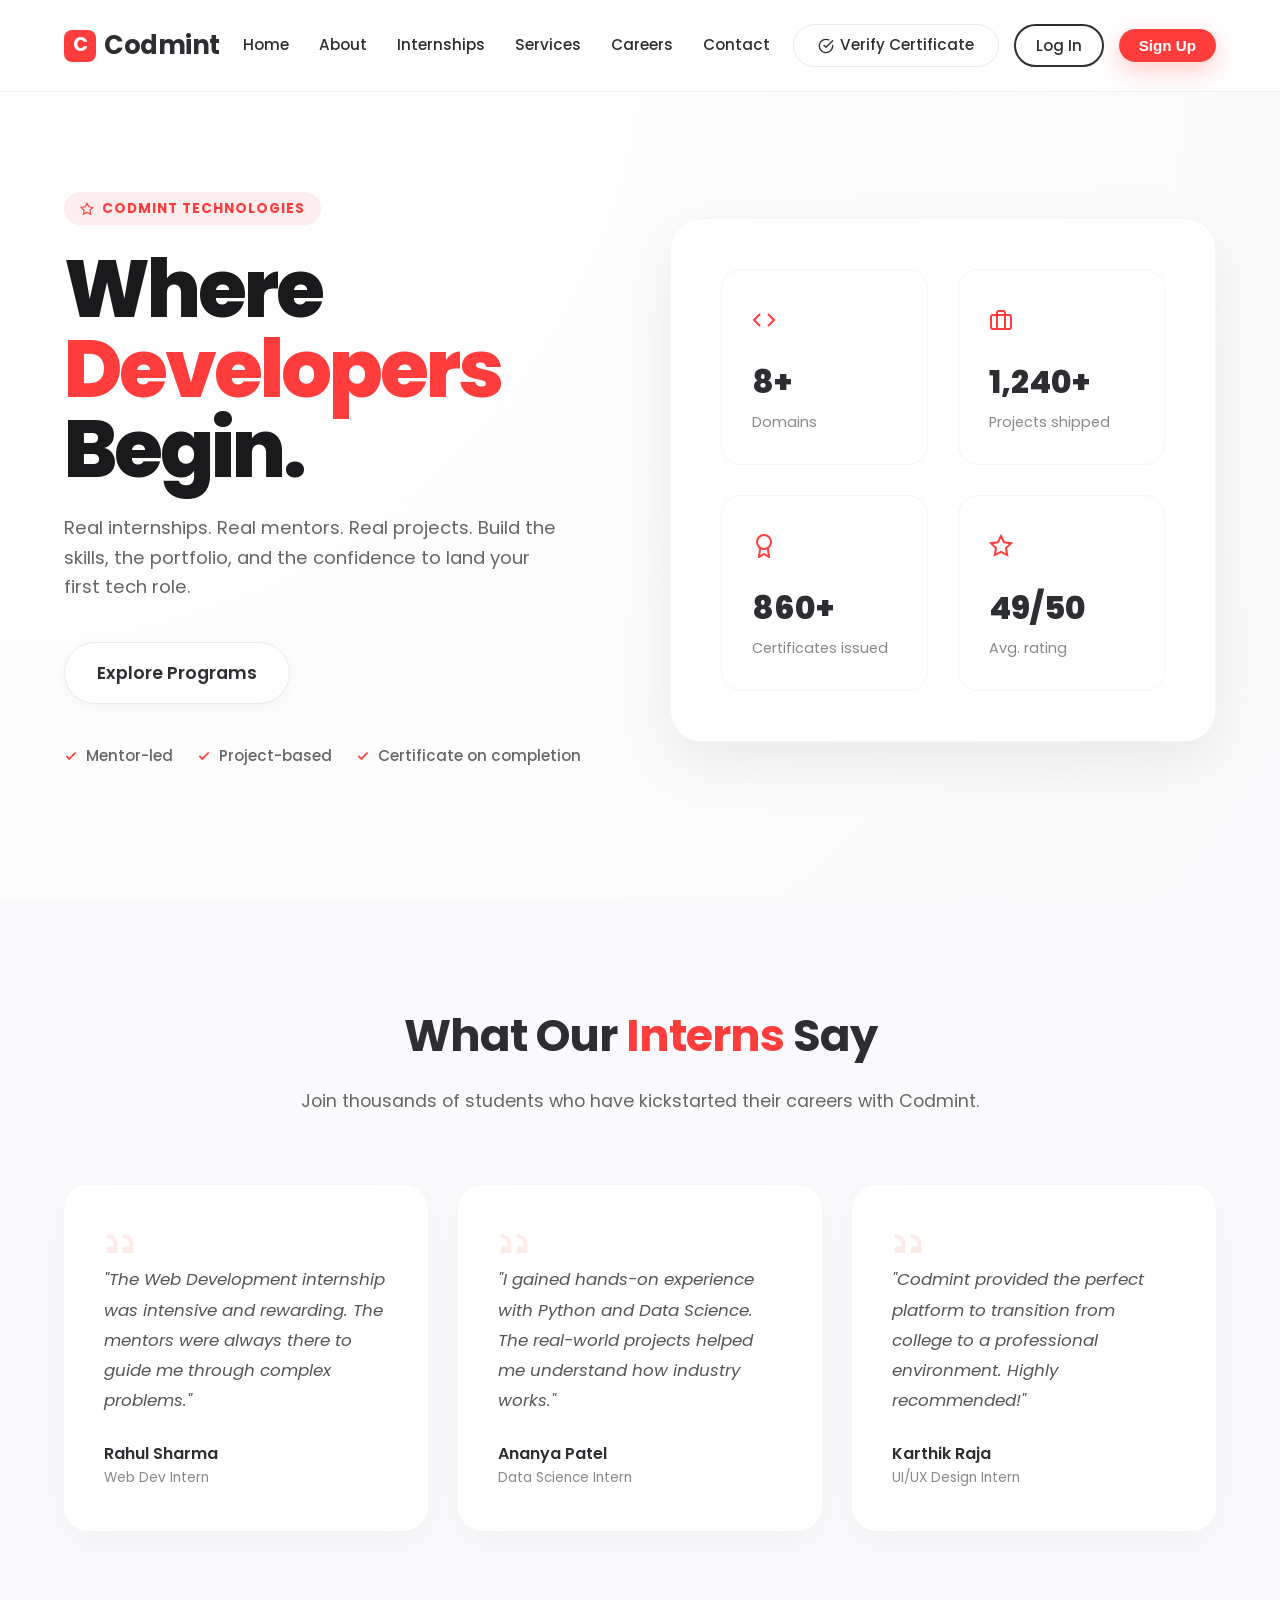
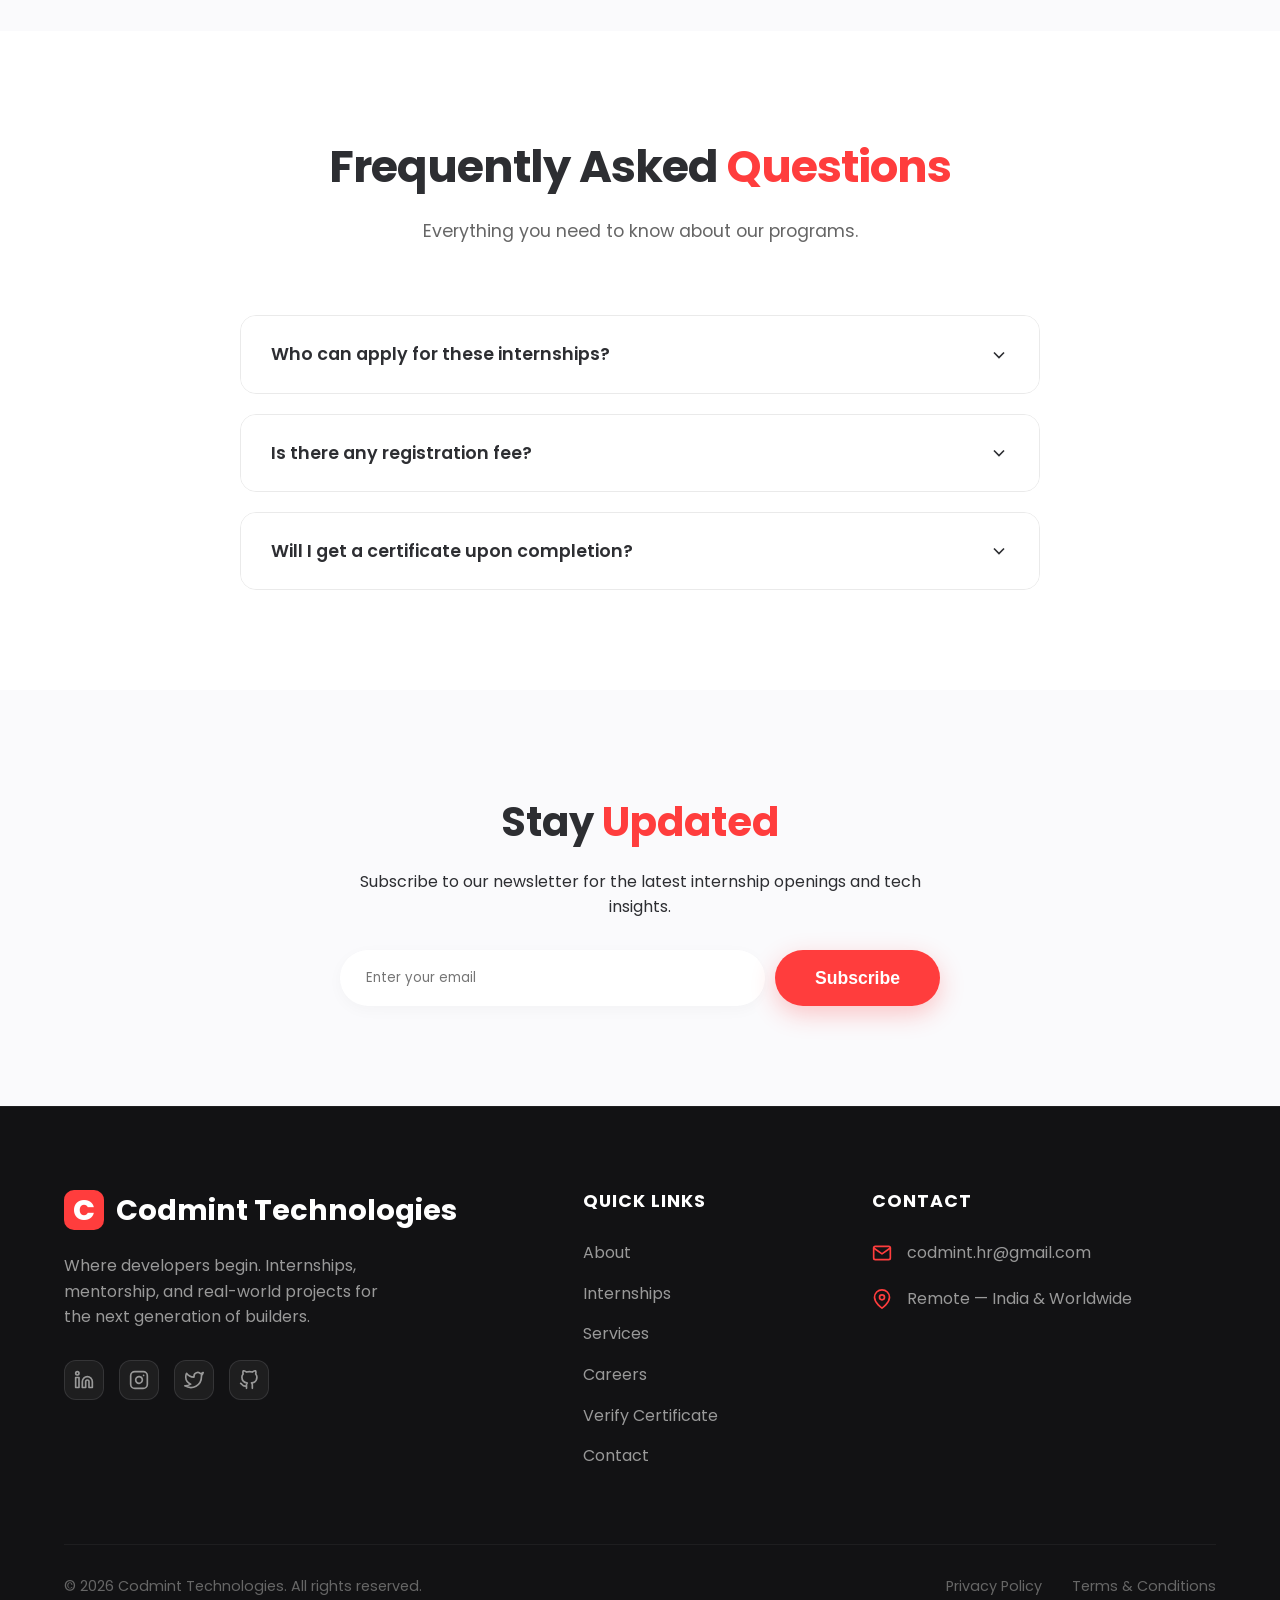
==== index.html @ 232315ce "Update contact email to codmint.hr@gmail.com across all pages" ====
<!DOCTYPE html>
<html lang="en">

<head>
    <meta charset="UTF-8">
    <meta name="viewport" content="width=device-width, initial-scale=1.0">
    <title>Codmint Technologies | Where Developers Begin</title>
    <!-- Modern Typography: Poppins -->
    <link href="https://fonts.googleapis.com/css2?family=Poppins:wght@400;500;600;700&display=swap" rel="stylesheet">
    <link rel="stylesheet" href="css/style.css">
</head>

<body>

    <!-- Glassmorphism Sticky Navigation -->
    <header id="main-header">
        <a href="#" class="logo" style="display: flex; align-items: center; gap: 8px;">
            <div style="background-color: var(--primary-red); color: white; width: 32px; height: 32px; border-radius: 8px; display: flex; align-items: center; justify-content: center; font-weight: bold; font-size: 1.2rem;">C</div>
            Codmint
        </a>
        <nav class="main-nav">
            <a href="index.html">Home</a>
            <a href="about.html">About</a>
            <a href="internships.html">Internships</a>
            <a href="services.html">Services</a>
            <a href="careers.html">Careers</a>
            <a href="contact.html">Contact</a>
        </nav>
        <div class="header-actions" style="display: flex; align-items: center; gap: 15px;">
            <a href="verify.html" class="nav-btn verify-btn" style="display: flex; align-items: center; gap: 6px; border: 1px solid #EAEAEA; background: var(--white); text-decoration: none;">
                <svg width="16" height="16" viewBox="0 0 24 24" fill="none" stroke="currentColor" stroke-width="2" stroke-linecap="round" stroke-linejoin="round"><path d="M22 11.08V12a10 10 0 1 1-5.93-9.14"></path><polyline points="22 4 12 14.01 9 11.01"></polyline></svg>
                <span class="btn-text">Verify Certificate</span>
            </a>
            <button id="login-btn" class="nav-btn" style="padding: 8px 20px; font-size: 0.95rem;">Log In</button>
            <button id="register-btn" class="cta-btn" style="padding: 8px 20px; font-size: 0.95rem;">Sign Up</button>
            <span id="user-display" style="display: none; font-weight: 600; color: var(--primary-red);"></span>
            <button id="logout-btn" class="nav-btn" style="display: none;">Log Out</button>
            <button class="mobile-menu-btn" id="mobile-menu-btn" aria-label="Toggle Menu">
                <svg width="24" height="24" viewBox="0 0 24 24" fill="none" stroke="currentColor" stroke-width="2" stroke-linecap="round" stroke-linejoin="round"><line x1="3" y1="12" x2="21" y2="12"></line><line x1="3" y1="6" x2="21" y2="6"></line><line x1="3" y1="18" x2="21" y2="18"></line></svg>
            </button>
        </div>
    </header>

    <!-- Hero Section -->
    <section class="hero">
        <div class="hero-container">
            <div class="hero-text fade-in-up">
                <div class="hero-badge">
                    <svg width="14" height="14" viewBox="0 0 24 24" fill="none" stroke="currentColor" stroke-width="2"><path d="M12 2l3.09 6.26L22 9.27l-5 4.87 1.18 6.88L12 17.77l-6.18 3.25L7 14.14 2 9.27l6.91-1.01L12 2z"></path></svg>
                    CODMINT TECHNOLOGIES
                </div>
                <h1>Where <span class="text-red">Developers</span><br>Begin.</h1>
                <p>Real internships. Real mentors. Real projects. Build the skills, the portfolio, and the confidence to land your first tech role.</p>
                <div class="hero-buttons">
                    <a href="internships.html" class="secondary-btn">Explore Programs</a>
                </div>
                <div class="hero-features">
                    <span><svg width="14" height="14" viewBox="0 0 24 24" fill="none" stroke="var(--primary-red)" stroke-width="3"><polyline points="20 6 9 17 4 12"></polyline></svg> Mentor-led</span>
                    <span><svg width="14" height="14" viewBox="0 0 24 24" fill="none" stroke="var(--primary-red)" stroke-width="3"><polyline points="20 6 9 17 4 12"></polyline></svg> Project-based</span>
                    <span><svg width="14" height="14" viewBox="0 0 24 24" fill="none" stroke="var(--primary-red)" stroke-width="3"><polyline points="20 6 9 17 4 12"></polyline></svg> Certificate on completion</span>
                </div>
            </div>
            <div class="hero-stats fade-in-up" style="animation-delay: 0.2s;">
                <div class="stats-card">
                    <div class="stat-item">
                        <div class="stat-icon text-red">
                            <svg width="24" height="24" viewBox="0 0 24 24" fill="none" stroke="currentColor" stroke-width="2"><polyline points="16 18 22 12 16 6"></polyline><polyline points="8 6 2 12 8 18"></polyline></svg>
                        </div>
                        <h3>8+</h3>
                        <p>Domains</p>
                    </div>
                    <div class="stat-item">
                        <div class="stat-icon text-red">
                            <svg width="24" height="24" viewBox="0 0 24 24" fill="none" stroke="currentColor" stroke-width="2"><rect x="2" y="7" width="20" height="14" rx="2" ry="2"></rect><path d="M16 21V5a2 2 0 0 0-2-2h-4a2 2 0 0 0-2 2v16"></path></svg>
                        </div>
                        <h3>1,240+</h3>
                        <p>Projects shipped</p>
                    </div>
                    <div class="stat-item">
                        <div class="stat-icon text-red">
                            <svg width="24" height="24" viewBox="0 0 24 24" fill="none" stroke="currentColor" stroke-width="2"><circle cx="12" cy="8" r="7"></circle><polyline points="8.21 13.89 7 23 12 20 17 23 15.79 13.88"></polyline></svg>
                        </div>
                        <h3>860+</h3>
                        <p>Certificates issued</p>
                    </div>
                    <div class="stat-item">
                        <div class="stat-icon text-red">
                            <svg width="24" height="24" viewBox="0 0 24 24" fill="none" stroke="currentColor" stroke-width="2"><polygon points="12 2 15.09 8.26 22 9.27 17 14.14 18.18 21.02 12 17.77 5.82 21.02 7 14.14 2 9.27 8.91 8.26 12 2"></polygon></svg>
                        </div>
                        <h3>49/50</h3>
                        <p>Avg. rating</p>
                    </div>
                </div>
            </div>
        </div>
    </section>





    <!-- Testimonials Section -->
    <section class="testimonials">
        <div class="container scroll-reveal">
            <div class="section-header">
                <h2>What Our <span class="text-red">Interns</span> Say</h2>
                <p>Join thousands of students who have kickstarted their careers with Codmint.</p>
            </div>
            <div class="testimonials-grid">
                <div class="testimonial-card">
                    <div class="quote-icon">
                        <svg width="32" height="32" viewBox="0 0 24 24" fill="var(--primary-red)" style="opacity: 0.1;"><path d="M14.017 21L14.017 18C14.017 16.8954 14.9124 16 16.017 16H19.017V14C19.017 11.7909 17.2261 10 15.017 10H14.017V7H15.017C18.883 7 22.017 10.134 22.017 14V21H14.017ZM2.017 21L2.017 18C2.017 16.8954 2.91243 16 4.017 16H7.017V14C7.017 11.7909 5.2261 10 3.017 10H2.017V7H3.017C6.88297 7 10.017 10.134 10.017 14V21H2.017Z"></path></svg>
                    </div>
                    <p>"The Web Development internship was intensive and rewarding. The mentors were always there to guide me through complex problems."</p>
                    <div class="testimonial-user">
                        <div class="user-info">
                            <h4>Rahul Sharma</h4>
                            <p>Web Dev Intern</p>
                        </div>
                    </div>
                </div>
                <div class="testimonial-card">
                    <div class="quote-icon">
                        <svg width="32" height="32" viewBox="0 0 24 24" fill="var(--primary-red)" style="opacity: 0.1;"><path d="M14.017 21L14.017 18C14.017 16.8954 14.9124 16 16.017 16H19.017V14C19.017 11.7909 17.2261 10 15.017 10H14.017V7H15.017C18.883 7 22.017 10.134 22.017 14V21H14.017ZM2.017 21L2.017 18C2.017 16.8954 2.91243 16 4.017 16H7.017V14C7.017 11.7909 5.2261 10 3.017 10H2.017V7H3.017C6.88297 7 10.017 10.134 10.017 14V21H2.017Z"></path></svg>
                    </div>
                    <p>"I gained hands-on experience with Python and Data Science. The real-world projects helped me understand how industry works."</p>
                    <div class="testimonial-user">
                        <div class="user-info">
                            <h4>Ananya Patel</h4>
                            <p>Data Science Intern</p>
                        </div>
                    </div>
                </div>
                <div class="testimonial-card">
                    <div class="quote-icon">
                        <svg width="32" height="32" viewBox="0 0 24 24" fill="var(--primary-red)" style="opacity: 0.1;"><path d="M14.017 21L14.017 18C14.017 16.8954 14.9124 16 16.017 16H19.017V14C19.017 11.7909 17.2261 10 15.017 10H14.017V7H15.017C18.883 7 22.017 10.134 22.017 14V21H14.017ZM2.017 21L2.017 18C2.017 16.8954 2.91243 16 4.017 16H7.017V14C7.017 11.7909 5.2261 10 3.017 10H2.017V7H3.017C6.88297 7 10.017 10.134 10.017 14V21H2.017Z"></path></svg>
                    </div>
                    <p>"Codmint provided the perfect platform to transition from college to a professional environment. Highly recommended!"</p>
                    <div class="testimonial-user">
                        <div class="user-info">
                            <h4>Karthik Raja</h4>
                            <p>UI/UX Design Intern</p>
                        </div>
                    </div>
                </div>
            </div>
        </div>
    </section>

    <!-- FAQ Section -->
    <section class="faq-section">
        <div class="container scroll-reveal">
            <div class="section-header">
                <h2>Frequently Asked <span class="text-red">Questions</span></h2>
                <p>Everything you need to know about our programs.</p>
            </div>
            <div class="faq-grid">
                <div class="faq-item">
                    <div class="faq-question">
                        <h3>Who can apply for these internships?</h3>
                        <svg width="20" height="20" viewBox="0 0 24 24" fill="none" stroke="currentColor" stroke-width="2"><polyline points="6 9 12 15 18 9"></polyline></svg>
                    </div>
                    <div class="faq-answer">
                        <p>Our internships are open to college students, fresh graduates, and anyone looking to switch their career to technology.</p>
                    </div>
                </div>
                <div class="faq-item">
                    <div class="faq-question">
                        <h3>Is there any registration fee?</h3>
                        <svg width="20" height="20" viewBox="0 0 24 24" fill="none" stroke="currentColor" stroke-width="2"><polyline points="6 9 12 15 18 9"></polyline></svg>
                    </div>
                    <div class="faq-answer">
                        <p>Some of our specialized training programs may have a nominal fee, while others are merit-based and free. Check the specific program details for more info.</p>
                    </div>
                </div>
                <div class="faq-item">
                    <div class="faq-question">
                        <h3>Will I get a certificate upon completion?</h3>
                        <svg width="20" height="20" viewBox="0 0 24 24" fill="none" stroke="currentColor" stroke-width="2"><polyline points="6 9 12 15 18 9"></polyline></svg>
                    </div>
                    <div class="faq-answer">
                        <p>Yes, all successful interns receive a verified certificate that can be showcased on LinkedIn and added to your resume.</p>
                    </div>
                </div>
            </div>
        </div>
    </section>

    <!-- Newsletter Section -->
    <section class="newsletter-section">
        <div class="newsletter-content scroll-reveal">
            <h2>Stay <span class="text-red">Updated</span></h2>
            <p>Subscribe to our newsletter for the latest internship openings and tech insights.</p>
            <form class="newsletter-form" id="newsletter-form">
                <input type="email" placeholder="Enter your email" required>
                <button type="submit" class="cta-btn">Subscribe</button>
            </form>
        </div>
    </section>

    <footer id="contact">
        <div class="footer-container">
            <div class="footer-brand">
                <h3><div class="logo-icon">C</div> Codmint Technologies</h3>
                <p>Where developers begin. Internships, mentorship, and real-world projects for the next generation of builders.</p>
                <div class="social-links">
                    <a href="#" class="social-icon" aria-label="LinkedIn">
                        <svg width="20" height="20" viewBox="0 0 24 24" fill="none" stroke="currentColor" stroke-width="2" stroke-linecap="round" stroke-linejoin="round"><path d="M16 8a6 6 0 0 1 6 6v7h-4v-7a2 2 0 0 0-2-2 2 2 0 0 0-2 2v7h-4v-7a6 6 0 0 1 6-6z"></path><rect x="2" y="9" width="4" height="12"></rect><circle cx="4" cy="4" r="2"></circle></svg>
                    </a>
                    <a href="#" class="social-icon" aria-label="Instagram">
                        <svg width="20" height="20" viewBox="0 0 24 24" fill="none" stroke="currentColor" stroke-width="2" stroke-linecap="round" stroke-linejoin="round"><rect x="2" y="2" width="20" height="20" rx="5" ry="5"></rect><path d="M16 11.37A4 4 0 1 1 12.63 8 4 4 0 0 1 16 11.37z"></path><line x1="17.5" y1="6.5" x2="17.51" y2="6.5"></line></svg>
                    </a>
                    <a href="#" class="social-icon" aria-label="Twitter">
                        <svg width="20" height="20" viewBox="0 0 24 24" fill="none" stroke="currentColor" stroke-width="2" stroke-linecap="round" stroke-linejoin="round"><path d="M23 3a10.9 10.9 0 0 1-3.14 1.53 4.48 4.48 0 0 0-7.86 3v1A10.66 10.66 0 0 1 3 4s-4 9 5 13a11.64 11.64 0 0 1-7 2c9 5 20 0 20-11.5a4.5 4.5 0 0 0-.08-.83A7.72 7.72 0 0 0 23 3z"></path></svg>
                    </a>
                    <a href="#" class="social-icon" aria-label="GitHub">
                        <svg width="20" height="20" viewBox="0 0 24 24" fill="none" stroke="currentColor" stroke-width="2" stroke-linecap="round" stroke-linejoin="round"><path d="M9 19c-5 1.5-5-2.5-7-3m14 6v-3.87a3.37 3.37 0 0 0-.94-2.61c3.14-.35 6.44-1.54 6.44-7A5.44 5.44 0 0 0 20 4.77 5.07 5.07 0 0 0 19.91 1S18.73.65 16 2.48a13.38 13.38 0 0 0-7 0C6.27.65 5.09 1 5.09 1A5.07 5.07 0 0 0 5 4.77a5.44 5.44 0 0 0-1.5 3.78c0 5.42 3.3 6.61 6.44 7A3.37 3.37 0 0 0 9 18.13V22"></path></svg>
                    </a>
                </div>
            </div>
            <div class="footer-links">
                <h4>Quick Links</h4>
                <ul>
                    <li><a href="about.html">About</a></li>
                    <li><a href="internships.html">Internships</a></li>
                    <li><a href="services.html">Services</a></li>
                    <li><a href="careers.html">Careers</a></li>
                    <li><a href="verify.html">Verify Certificate</a></li>
                    <li><a href="contact.html">Contact</a></li>
                </ul>
            </div>
            <div class="footer-contact">
                <h4>Contact</h4>
                <div class="contact-item">
                    <svg width="20" height="20" viewBox="0 0 24 24" fill="none" stroke="currentColor" stroke-width="2" stroke-linecap="round" stroke-linejoin="round"><path d="M4 4h16c1.1 0 2 .9 2 2v12c0 1.1-.9 2-2 2H4c-1.1 0-2-.9-2-2V6c0-1.1.9-2 2-2z"></path><polyline points="22,6 12,13 2,6"></polyline></svg>
                    <p>codmint.hr@gmail.com</p>
                </div>
                <div class="contact-item">
                    <svg width="20" height="20" viewBox="0 0 24 24" fill="none" stroke="currentColor" stroke-width="2" stroke-linecap="round" stroke-linejoin="round"><path d="M21 10c0 7-9 13-9 13s-9-6-9-13a9 9 0 0 1 18 0z"></path><circle cx="12" cy="10" r="3"></circle></svg>
                    <p>Remote — India & Worldwide</p>
                </div>
            </div>
        </div>
        <div class="footer-bottom">
            <p>&copy; 2026 Codmint Technologies. All rights reserved.</p>
            <div class="footer-legal">
                <a href="#">Privacy Policy</a>
                <a href="#">Terms & Conditions</a>
            </div>
        </div>
    </footer>

    <!-- Professional Login Modal -->
    <div id="login-modal" class="modal">
        <div class="modal-content">
            <span class="close-btn" id="login-close">&times;</span>
            <h2>Welcome Back</h2>
            <p>Log in to access your dashboard</p>
            <form id="login-form" class="login-form" autocomplete="off">
                <div class="input-group">
                    <label for="email">Email Address</label>
                    <input type="email" id="email" placeholder="name@example.com" required autocomplete="off">
                </div>
                <div class="input-group">
                    <label for="password">Password</label>
                    <input type="password" id="password" placeholder="••••••••" required autocomplete="new-password">
                </div>
                <div class="form-options">
                    <label><input type="checkbox" id="remember-me"> Remember me</label>
                    <a href="#" class="forgot-pwd">Forgot Password?</a>
                </div>
                <p id="login-error" style="color: red; font-size: 0.85rem; margin-bottom: 10px; display: none;">Invalid email or password.</p>
                <button type="submit" class="cta-btn login-submit">Log In</button>
            </form>
            <p class="signup-link">Don't have an account? <a href="#" id="switch-to-register">Sign up</a></p>
        </div>
    </div>

    <!-- Professional Register Modal -->
    <div id="register-modal" class="modal">
        <div class="modal-content">
            <span class="close-btn" id="register-close">&times;</span>
            <h2>Create Account</h2>
            <p>Join Codmint Technologies today</p>
            <form id="register-form" class="login-form" autocomplete="off">
                <div class="input-group">
                    <label for="reg-name">Full Name</label>
                    <input type="text" id="reg-name" placeholder="John Doe" required minlength="3" autocomplete="off">
                </div>
                <div class="input-group">
                    <label for="reg-email">Email Address</label>
                    <input type="email" id="reg-email" placeholder="name@example.com" required autocomplete="off">
                </div>
                <div class="input-group">
                    <label for="reg-password">Password</label>
                    <input type="password" id="reg-password" placeholder="••••••••" required minlength="6"
                        autocomplete="new-password">
                </div>
                <div class="input-group">
                    <label for="reg-confirm">Confirm Password</label>
                    <input type="password" id="reg-confirm" placeholder="••••••••" required minlength="6"
                        autocomplete="new-password">
                </div>
                <p id="reg-error" style="color: red; font-size: 0.85rem; margin-bottom: 10px; display: none;">Passwords
                    do not match.</p>
                <button type="submit" class="cta-btn login-submit">Create Account</button>
            </form>
            <p class="signup-link">Already have an account? <a href="#" id="switch-to-login">Log In</a></p>
        </div>
    </div>

    <!-- Professional Apply Modal -->
    <div id="apply-modal" class="modal">
        <div class="modal-content" style="max-height: 90vh; overflow-y: auto;">
            <span class="close-btn" id="apply-close">&times;</span>
            <h2>Apply for Internship</h2>
            <p>Take the first step towards your tech career.</p>
            <form id="apply-form" class="login-form" autocomplete="off">
                <div class="input-group">
                    <label for="apply-domain">Selected Domain</label>
                    <input type="text" id="apply-domain" readonly
                        style="background-color: #f5f5f5; color: #888; cursor: not-allowed;">
                </div>
                <div class="input-group">
                    <label for="apply-name">Full Name</label>
                    <input type="text" id="apply-name" placeholder="John Doe" required autocomplete="off">
                </div>
                <div class="input-group">
                    <label for="apply-email">Email Address</label>
                    <input type="email" id="apply-email" placeholder="name@example.com" required autocomplete="off">
                </div>
                <div class="input-group">
                    <label for="apply-phone">Phone Number</label>
                    <input type="tel" id="apply-phone" placeholder="9876543210" required autocomplete="off"
                        maxlength="10" minlength="10" pattern="[0-9]{10}"
                        oninput="this.value = this.value.replace(/[^0-9]/g, '')">
                </div>
                <p id="apply-phone-error" style="color: red; font-size: 0.85rem; margin-bottom: 10px; display: none;">
                    Please enter a valid 10-digit phone number.</p>
                <div class="input-group">
                    <label for="apply-resume">Resume/CV Link (Google Drive, Dropbox, etc.)</label>
                    <input type="url" id="apply-resume" placeholder="https://..." required autocomplete="off">
                </div>
                <div class="input-group">
                    <label for="apply-cover">Cover Letter (Optional)</label>
                    <textarea id="apply-cover" rows="3" placeholder="Why are you a good fit for this role?"
                        style="width: 100%; padding: 14px 20px; border: 2px solid #EAEAEA; border-radius: 12px; font-family: inherit; font-size: 1rem; resize: vertical; outline: none; transition: var(--transition-smooth);"></textarea>
                </div>
                <button type="submit" class="cta-btn login-submit" style="margin-top: 10px;">Submit Application</button>
            </form>
        </div>
    </div>

    <button id="back-to-top" class="back-to-top" aria-label="Back to Top">
        <svg width="24" height="24" viewBox="0 0 24 24" fill="none" stroke="currentColor" stroke-width="2" stroke-linecap="round" stroke-linejoin="round"><polyline points="18 15 12 9 6 15"></polyline></svg>
    </button>

    <script src="js/main.js"></script>
</body>

</html>
---- css/style.css ----
:root {
    /* Refined Color Palette */
    --primary-red: #FF3D3D;
    --primary-dark: #1A1A1C;
    --dark-grey: #2D2E32;
    --medium-grey: #6B6C72;
    --light-grey: #F5F5F7;
    --white: #FFFFFF;
    --bg-light: #FAFAFC;

    /* Anti-gravity shadows */
    --shadow-soft: 0 10px 40px rgba(0, 0, 0, 0.04);
    --shadow-medium: 0 20px 60px rgba(0, 0, 0, 0.08);
    --shadow-hover: 0 30px 80px rgba(0, 0, 0, 0.12);

    /* Premium Transitions */
    --transition-smooth: all 0.5s cubic-bezier(0.16, 1, 0.3, 1);
    --transition-fast: all 0.3s cubic-bezier(0.4, 0, 0.2, 1);
    --transition-bounce: all 0.6s cubic-bezier(0.34, 1.56, 0.64, 1);
}

/* --- Professional Animations --- */
@keyframes fadeInUp {
    from {
        opacity: 0;
        transform: translateY(30px);
    }
    to {
        opacity: 1;
        transform: translateY(0);
    }
}

@keyframes slideInLeft {
    from {
        opacity: 0;
        transform: translateX(-30px);
    }
    to {
        opacity: 1;
        transform: translateX(0);
    }
}

@keyframes scaleIn {
    from {
        opacity: 0;
        transform: scale(0.9);
    }
    to {
        opacity: 1;
        transform: scale(1);
    }
}

@keyframes float {
    0% { transform: translateY(0px); }
    50% { transform: translateY(-10px); }
    100% { transform: translateY(0px); }
}

.fade-in-up {
    animation: fadeInUp 0.8s var(--transition-smooth) both;
}

.slide-in-left {
    animation: slideInLeft 0.8s var(--transition-smooth) both;
}

.scale-in {
    animation: scaleIn 0.8s var(--transition-smooth) both;
}

/* Scroll Reveal States */
.scroll-reveal {
    opacity: 0;
    transform: translateY(30px);
    transition: opacity 0.8s ease-out, transform 0.8s cubic-bezier(0.16, 1, 0.3, 1);
}

.scroll-reveal.visible {
    opacity: 1;
    transform: translateY(0);
}

/* Staggered reveal for grid items */
.card-grid .scroll-reveal:nth-child(1) { transition-delay: 0.1s; }
.card-grid .scroll-reveal:nth-child(2) { transition-delay: 0.2s; }
.card-grid .scroll-reveal:nth-child(3) { transition-delay: 0.3s; }
.card-grid .scroll-reveal:nth-child(4) { transition-delay: 0.4s; }
.card-grid .scroll-reveal:nth-child(5) { transition-delay: 0.5s; }
.card-grid .scroll-reveal:nth-child(6) { transition-delay: 0.6s; }

* {
    margin: 0;
    padding: 0;
    box-sizing: border-box;
}

html {
    scroll-behavior: smooth;
}

body {
    font-family: 'Poppins', sans-serif;
    background-color: var(--bg-light);
    color: var(--dark-grey);
    line-height: 1.6;
    overflow-x: hidden;
}

/* --- 1. Glassmorphism Sticky Navigation --- */
header {
    position: fixed;
    top: 0;
    width: 100%;
    padding: 24px 5%;
    background: rgba(255, 255, 255, 0.8);
    backdrop-filter: blur(20px) saturate(180%);
    -webkit-backdrop-filter: blur(20px) saturate(180%);
    display: flex;
    justify-content: space-between;
    align-items: center;
    z-index: 1000;
    border-bottom: 1px solid rgba(0, 0, 0, 0.05);
    transition: var(--transition-smooth);
}

header.scrolled {
    padding: 16px 5%;
    background: rgba(255, 255, 255, 0.95);
    box-shadow: 0 4px 30px rgba(0, 0, 0, 0.03);
}

.logo {
    font-size: 1.6rem;
    font-weight: 700;
    color: var(--dark-grey);
    text-decoration: none;
    letter-spacing: -0.5px;
}

.logo span {
    color: var(--primary-red);
}

nav.main-nav {
    display: flex;
    align-items: center;
    gap: 30px;
}

nav.main-nav a {
    text-decoration: none;
    color: var(--dark-grey);
    font-weight: 500;
    font-size: 0.95rem;
    transition: var(--transition-smooth);
}

nav.main-nav a:hover {
    color: var(--primary-red);
}

.nav-btn {
    background-color: transparent;
    border: 2px solid var(--dark-grey);
    padding: 8px 24px;
    border-radius: 50px;
    cursor: pointer;
    font-family: inherit;
    font-size: 0.95rem;
    font-weight: 500;
    color: var(--dark-grey);
    transition: var(--transition-smooth);
}

.nav-btn:hover {
    background-color: var(--dark-grey);
    color: var(--white);
}

.mobile-menu-btn {
    display: none;
    background: none;
    border: none;
    color: var(--dark-grey);
    cursor: pointer;
    padding: 5px;
}

/* --- Mobile Nav --- */
@media (max-width: 992px) {
    header {
        padding: 15px 5%;
    }

    .mobile-menu-btn {
        display: block;
    }

    nav.main-nav {
        position: fixed;
        top: 0;
        right: -100%;
        width: 80%;
        max-width: 300px;
        height: 100vh;
        background: var(--white);
        flex-direction: column;
        justify-content: center;
        gap: 30px;
        box-shadow: -10px 0 30px rgba(0, 0, 0, 0.05);
        transition: 0.5s cubic-bezier(0.16, 1, 0.3, 1);
        z-index: 1001;
    }

    nav.main-nav.active {
        right: 0;
    }

    .btn-text {
        display: none;
    }

    .verify-btn {
        padding: 8px !important;
    }
}

/* --- 2. Hero Section --- */
.hero {
    min-height: 100vh;
    display: flex;
    align-items: center;
    padding: 120px 5% 60px;
    background: radial-gradient(circle at top left, #ffffff, var(--bg-light));
}

.hero-container {
    max-width: 1200px;
    margin: 0 auto;
    display: grid;
    grid-template-columns: 1fr 1fr;
    gap: 60px;
    align-items: center;
}

.hero-text {
    text-align: left;
}

.hero-badge {
    display: inline-flex;
    align-items: center;
    gap: 8px;
    background-color: rgba(255, 44, 44, 0.08);
    color: var(--primary-red);
    padding: 6px 16px;
    border-radius: 50px;
    font-size: 0.85rem;
    font-weight: 700;
    letter-spacing: 1px;
    margin-bottom: 24px;
}

.hero h1 {
    font-size: 5rem;
    font-weight: 800;
    margin-bottom: 24px;
    letter-spacing: -3px;
    color: var(--primary-dark);
    line-height: 1;
}

.text-red {
    color: var(--primary-red);
}

.hero p {
    font-size: 1.15rem;
    color: #666;
    margin-bottom: 40px;
    max-width: 500px;
    line-height: 1.6;
}

.hero-buttons {
    display: flex;
    gap: 16px;
    margin-bottom: 40px;
}

.secondary-btn {
    display: inline-flex;
    align-items: center;
    justify-content: center;
    padding: 16px 32px;
    background-color: var(--white);
    color: var(--dark-grey);
    border: 1px solid #EAEAEA;
    border-radius: 50px;
    font-size: 1.1rem;
    font-weight: 600;
    cursor: pointer;
    transition: var(--transition-smooth);
    text-decoration: none;
    box-shadow: 0 4px 15px rgba(0, 0, 0, 0.03);
}

.secondary-btn:hover {
    border-color: #ccc;
    box-shadow: 0 8px 25px rgba(0, 0, 0, 0.08);
}

.hero-features {
    display: flex;
    gap: 24px;
    flex-wrap: wrap;
    font-size: 0.95rem;
    color: #666;
    font-weight: 500;
}

.hero-features span {
    display: flex;
    align-items: center;
    gap: 8px;
}

.stats-card {
    background: var(--white);
    padding: 50px;
    border-radius: 32px;
    box-shadow: var(--shadow-medium);
    display: grid;
    grid-template-columns: 1fr 1fr;
    gap: 30px;
    border: 1px solid rgba(0, 0, 0, 0.03);
}

.stat-item {
    padding: 30px;
    border: 1px solid var(--light-grey);
    border-radius: 20px;
    transition: var(--transition-smooth);
    background: var(--white);
}

.stat-item:hover {
    transform: translateY(-8px);
    box-shadow: var(--shadow-soft);
    border-color: rgba(255, 61, 61, 0.1);
}

.stat-icon {
    width: 40px;
    height: 40px;
    margin-bottom: 16px;
    display: flex;
    align-items: center;
}

.stat-item h3 {
    font-size: 2rem;
    font-weight: 800;
    color: var(--dark-grey);
    margin-bottom: 4px;
}

.stat-item p {
    font-size: 0.9rem;
    color: #888;
    margin: 0;
}

.cta-btn {
    display: inline-block;
    padding: 16px 40px;
    background-color: var(--primary-red);
    color: var(--white);
    border: none;
    border-radius: 50px;
    font-size: 1.1rem;
    font-weight: 600;
    cursor: pointer;
    transition: var(--transition-smooth);
    text-decoration: none;
    box-shadow: 0 8px 25px rgba(255, 44, 44, 0.25);
}

.cta-btn:hover {
    transform: translateY(-4px);
    /* Slight lift */
    box-shadow: 0 12px 30px rgba(255, 44, 44, 0.35);
    background-color: #E62525;
}

/* --- 3. Featured Domains (Floating Cards) --- */
.domains-section {
    padding: 120px 5%;
    max-width: 1200px;
    margin: 0 auto;
}

.section-header {
    text-align: center;
    margin-bottom: 70px;
}

.section-header h2 {
    font-size: 2.8rem;
    font-weight: 700;
    margin-bottom: 15px;
    color: var(--dark-grey);
    letter-spacing: -1px;
}

.section-header p {
    color: #666;
    font-size: 1.1rem;
}

.card-grid {
    display: grid;
    grid-template-columns: repeat(auto-fit, minmax(320px, 1fr));
    gap: 40px;
}

/* The Anti-Gravity Card */
.card {
    background: var(--white);
    padding: 40px;
    border-radius: 32px;
    box-shadow: var(--shadow-soft);
    transition: var(--transition-smooth);
    position: relative;
    overflow: hidden;
    z-index: 1;
    border: 1px solid rgba(0, 0, 0, 0.02);
    display: flex;
    flex-direction: column;
}

.card .cta-btn.apply-btn {
    margin-top: auto;
    padding: 12px 24px;
    font-size: 0.95rem;
    width: 100%;
    transition: var(--transition-bounce);
}

.card:hover {
    transform: translateY(-10px) scale(1.02);
    box-shadow: var(--shadow-hover);
    border-color: rgba(255, 61, 61, 0.1);
}

.card:hover .card-icon {
    animation: float 2s ease-in-out infinite;
}

.card::before {
    content: '';
    position: absolute;
    top: 0;
    left: 0;
    width: 100%;
    height: 4px;
    background: var(--primary-red);
    transform: scaleX(0);
    transform-origin: left;
    transition: var(--transition-smooth);
    z-index: -1;
}

.card:hover::before {
    transform: scaleX(1);
}

/* The core Y-axis offset hover */
.card:hover {
    transform: translateY(-8px);
    box-shadow: var(--shadow-hover);
}

.card-icon {
    width: 56px;
    height: 56px;
    background: rgba(255, 44, 44, 0.08);
    color: var(--primary-red);
    border-radius: 16px;
    display: flex;
    align-items: center;
    justify-content: center;
    font-size: 1.6rem;
    margin-bottom: 24px;
    transition: var(--transition-smooth);
}

.card:hover .card-icon {
    background: var(--primary-red);
    color: var(--white);
    transform: scale(1.05);
}

.card h3 {
    font-size: 1.4rem;
    font-weight: 600;
    margin-bottom: 15px;
    color: var(--dark-grey);
}

.card p {
    color: #666;
    font-size: 0.95rem;
    line-height: 1.7;
}

/* --- 4. Verify Section (Modern Card) --- */
.verify-section {
    padding: 120px 5%;
    background: radial-gradient(circle at bottom right, rgba(255, 44, 44, 0.03), transparent);
    position: relative;
}

.verify-card {
    max-width: 800px;
    margin: 0 auto;
    background: var(--white);
    padding: 80px 50px;
    border-radius: 40px;
    box-shadow: var(--shadow-soft);
    text-align: center;
    border: 1px solid rgba(0, 0, 0, 0.03);
    transition: var(--transition-smooth);
    position: relative;
    z-index: 1;
}

.verify-card:hover {
    transform: translateY(-10px) scale(1.01);
    box-shadow: var(--shadow-hover);
}

.verify-icon {
    width: 90px;
    height: 90px;
    background: rgba(255, 44, 44, 0.08);
    color: var(--primary-red);
    border-radius: 30px;
    display: flex;
    align-items: center;
    justify-content: center;
    margin: 0 auto 30px;
    transition: var(--transition-smooth);
}

.verify-card:hover .verify-icon {
    background: var(--primary-red);
    color: var(--white);
    transform: rotate(10deg);
}

.verify-card h2 {
    font-size: 2.8rem;
    font-weight: 700;
    margin-bottom: 15px;
    letter-spacing: -1px;
}

.verify-card p {
    color: #666;
    margin-bottom: 40px;
    font-size: 1.1rem;
    max-width: 500px;
    margin-left: auto;
    margin-right: auto;
}

.verify-form {
    display: flex;
    gap: 15px;
    background: #FAFAFC;
    padding: 10px;
    border-radius: 60px;
    border: 1px solid #EAEAEA;
    transition: var(--transition-smooth);
    max-width: 600px;
    margin: 0 auto;
}

.verify-form:focus-within {
    border-color: rgba(255, 44, 44, 0.4);
    box-shadow: 0 10px 30px rgba(255, 44, 44, 0.08);
    background: var(--white);
}

.verify-input-wrapper {
    flex: 1;
    display: flex;
    align-items: center;
    padding-left: 20px;
    gap: 12px;
}

.verify-input-wrapper .input-icon {
    color: #AAA;
    transition: var(--transition-smooth);
}

.verify-form:focus-within .input-icon {
    color: var(--primary-red);
}

.verify-form input {
    border: none;
    background: transparent;
    padding: 15px 0;
    font-size: 1.05rem;
    font-family: inherit;
    width: 100%;
    outline: none;
}

.verify-submit-btn {
    display: flex;
    align-items: center;
    gap: 10px;
    padding: 15px 35px;
    border-radius: 50px;
    white-space: nowrap;
}

.verify-feedback {
    margin-top: 25px;
    font-weight: 500;
    min-height: 24px;
    transition: var(--transition-smooth);
}

/* Responsive adjustments for verify section */
@media (max-width: 768px) {
    .verify-card {
        padding: 50px 30px;
        border-radius: 30px;
    }

    .verify-card h2 {
        font-size: 2rem;
    }

    .verify-form {
        flex-direction: column;
        background: transparent;
        border: none;
        padding: 0;
        gap: 20px;
    }

    .verify-input-wrapper {
        background: #FAFAFC;
        border: 1px solid #EAEAEA;
        border-radius: 50px;
        padding: 5px 20px;
    }

    .verify-submit-btn {
        width: 100%;
        justify-content: center;
    }
}

/* --- Footer --- */
footer {
    background-color: #121214;
    color: #EAEAEA;
    padding: 80px 5% 30px;
    font-family: inherit;
    border-top: 1px solid rgba(255, 255, 255, 0.05);
}

.footer-container {
    max-width: 1200px;
    margin: 0 auto;
    display: grid;
    grid-template-columns: 2fr 1fr 1.5fr;
    gap: 60px;
    margin-bottom: 60px;
}

.footer-brand h3 {
    font-size: 1.8rem;
    color: var(--white);
    margin-bottom: 20px;
    display: flex;
    align-items: center;
    gap: 12px;
}

.footer-brand .logo-icon {
    background: var(--primary-red);
    color: var(--white);
    width: 40px;
    height: 40px;
    border-radius: 10px;
    display: flex;
    align-items: center;
    justify-content: center;
    font-weight: 800;
}

.footer-brand p {
    color: #999;
    line-height: 1.6;
    margin-bottom: 30px;
    max-width: 320px;
}

.social-links {
    display: flex;
    gap: 15px;
}

.social-icon {
    width: 40px;
    height: 40px;
    background: rgba(255, 255, 255, 0.05);
    border: 1px solid rgba(255, 255, 255, 0.1);
    border-radius: 12px;
    display: flex;
    align-items: center;
    justify-content: center;
    color: #999;
    text-decoration: none;
    transition: var(--transition-smooth);
}

.social-icon:hover {
    background: var(--primary-red);
    color: var(--white);
    border-color: var(--primary-red);
    transform: translateY(-5px);
}

.footer-links h4, .footer-contact h4 {
    color: var(--white);
    font-size: 1.1rem;
    font-weight: 700;
    margin-bottom: 25px;
    text-transform: uppercase;
    letter-spacing: 1px;
}

.footer-links ul {
    list-style: none;
    padding: 0;
}

.footer-links li {
    margin-bottom: 15px;
}

.footer-links a {
    color: #999;
    text-decoration: none;
    transition: var(--transition-smooth);
}

.footer-links a:hover {
    color: var(--primary-red);
    padding-left: 5px;
}

.footer-contact .contact-item {
    display: flex;
    align-items: flex-start;
    gap: 15px;
    margin-bottom: 20px;
    color: #999;
}

.footer-contact .contact-item svg {
    color: var(--primary-red);
    margin-top: 3px;
}

.footer-bottom {
    max-width: 1200px;
    margin: 0 auto;
    padding-top: 30px;
    border-top: 1px solid rgba(255, 255, 255, 0.05);
    display: flex;
    justify-content: space-between;
    align-items: center;
    color: #666;
    font-size: 0.9rem;
}

.footer-legal {
    display: flex;
    gap: 30px;
}

.footer-legal a {
    color: #666;
    text-decoration: none;
    transition: var(--transition-smooth);
}

.footer-legal a:hover {
    color: var(--white);
}

@media (max-width: 992px) {
    .footer-container {
        grid-template-columns: 1fr 1fr;
    }
}

@media (max-width: 768px) {
    .footer-container {
        grid-template-columns: 1fr;
        gap: 40px;
    }
    
    .footer-bottom {
        flex-direction: column;
        gap: 20px;
        text-align: center;
    }
}

/* --- Animations (Scroll Reveal & Fade In Up) --- */
.fade-in-up {
    opacity: 0;
    transform: translateY(20px);
    animation: fadeInUpAnim 0.8s ease-out forwards;
}

@keyframes fadeInUpAnim {
    to {
        opacity: 1;
        transform: translateY(0);
    }
}

/* Classes for Intersection Observer to trigger */
.scroll-reveal {
    opacity: 0;
    transform: translateY(30px);
    transition: all 0.8s cubic-bezier(0.16, 1, 0.3, 1);
}

.scroll-reveal.visible {
    opacity: 1;
    transform: translateY(0);
}

/* --- 5. Login Modal --- */
.modal {
    display: none;
    position: fixed;
    z-index: 2000;
    left: 0;
    top: 0;
    width: 100%;
    height: 100%;
    background-color: rgba(0, 0, 0, 0.3);
    backdrop-filter: blur(15px) saturate(150%);
    -webkit-backdrop-filter: blur(15px) saturate(150%);
    align-items: center;
    justify-content: center;
    opacity: 0;
    transition: var(--transition-smooth);
}

.modal.show {
    display: flex;
    opacity: 1;
}

.modal-content {
    background-color: var(--white);
    padding: 50px;
    border-radius: 32px;
    width: 90%;
    max-width: 480px;
    box-shadow: var(--shadow-hover);
    position: relative;
    transform: translateY(30px);
    transition: var(--transition-smooth);
}

.modal.show .modal-content {
    transform: translateY(0);
}

.close-btn {
    color: #aaa;
    position: absolute;
    top: 20px;
    right: 25px;
    font-size: 28px;
    font-weight: bold;
    cursor: pointer;
    transition: color 0.3s;
}

.close-btn:hover,
.close-btn:focus {
    color: var(--primary-red);
    text-decoration: none;
}

.modal-content h2 {
    font-size: 2rem;
    margin-bottom: 5px;
    color: var(--dark-grey);
}

.modal-content>p {
    color: #666;
    margin-bottom: 30px;
}

.input-group {
    margin-bottom: 20px;
    text-align: left;
}

.input-group label {
    display: block;
    margin-bottom: 8px;
    font-weight: 500;
    font-size: 0.9rem;
}

.input-group input {
    width: 100%;
    padding: 14px 20px;
    border: 2px solid #EAEAEA;
    border-radius: 12px;
    font-family: inherit;
    font-size: 1rem;
    transition: var(--transition-smooth);
    outline: none;
}

.input-group input:focus {
    border-color: rgba(255, 44, 44, 0.4);
    box-shadow: 0 4px 15px rgba(255, 44, 44, 0.08);
}

.form-options {
    display: flex;
    justify-content: space-between;
    align-items: center;
    margin-bottom: 25px;
    font-size: 0.9rem;
}

.form-options label {
    display: flex;
    align-items: center;
    gap: 8px;
    cursor: pointer;
}

.forgot-pwd {
    color: var(--primary-red);
    text-decoration: none;
    font-weight: 500;
}

.login-submit {
    width: 100%;
    padding: 16px;
    border-radius: 12px;
}

.signup-link {
    text-align: center;
    margin-top: 25px;
    font-size: 0.95rem;
}

.signup-link a {
    color: var(--primary-red);
    font-weight: 600;
    text-decoration: none;
}

/* Responsive adjustments */
@media (max-width: 768px) {
    .hero h1 {
        font-size: 3rem;
    }

    .hero-container {
        grid-template-columns: 1fr;
    }

    .verify-form {
        flex-direction: column;
    }

    .verify-form button {
        width: 100%;
    }
}

/* --- 6. Contact Page --- */
.contact-grid {
    display: grid;
    grid-template-columns: 1fr 1.5fr;
    gap: 60px;
    margin-bottom: 80px;
}

.contact-info {
    display: flex;
    flex-direction: column;
    gap: 20px;
}

.contact-card {
    display: flex;
    align-items: center;
    gap: 20px;
    padding: 24px;
    background: var(--white);
    border: 1px solid rgba(0, 0, 0, 0.05);
    border-radius: 16px;
    box-shadow: 0 10px 30px rgba(0, 0, 0, 0.02);
    transition: var(--transition-smooth);
}

.contact-card:hover {
    transform: translateY(-4px);
    box-shadow: 0 15px 40px rgba(0, 0, 0, 0.05);
}

.contact-icon {
    background: var(--primary-red);
    color: var(--white);
    width: 48px;
    height: 48px;
    border-radius: 12px;
    display: flex;
    align-items: center;
    justify-content: center;
    flex-shrink: 0;
}

.contact-label {
    font-size: 0.8rem;
    font-weight: 600;
    color: #888;
    letter-spacing: 1px;
    margin-bottom: 4px;
    text-transform: uppercase;
}

.contact-value {
    font-weight: 500;
    color: var(--dark-grey);
    font-size: 1.05rem;
}

.contact-form-container {
    background: var(--white);
    padding: 40px;
    border-radius: 24px;
    border: 1px solid rgba(0, 0, 0, 0.05);
    box-shadow: 0 15px 50px rgba(0, 0, 0, 0.03);
}

.contact-form label {
    font-size: 0.9rem;
    color: var(--dark-grey);
    margin-bottom: 8px;
    display: block;
    font-weight: 500;
}

.contact-form input,
.contact-form textarea {
    width: 100%;
    padding: 16px 20px;
    border: 1px solid #EAEAEA;
    border-radius: 12px;
    font-family: inherit;
    font-size: 1rem;
    outline: none;
    transition: var(--transition-smooth);
    background: #FAFAFC;
}

.contact-form input:focus,
.contact-form textarea:focus {
    border-color: rgba(255, 44, 44, 0.4);
    box-shadow: 0 0 0 4px rgba(255, 44, 44, 0.05);
    background: var(--white);
}

.contact-form textarea {
    resize: vertical;
}

@media (max-width: 992px) {
    .contact-grid {
        grid-template-columns: 1fr;
    }

    .hero h1 {
        font-size: 3.5rem;
    }
}

@media (max-width: 768px) {
    .hero h1 {
        font-size: 2.8rem;
    }

    .hero-container {
        grid-template-columns: 1fr;
        text-align: center;
    }

    .hero-text {
        text-align: center;
        display: flex;
        flex-direction: column;
        align-items: center;
    }

    .hero p {
        margin: 0 auto 40px;
    }

    .hero-features {
        justify-content: center;
    }

    .stats-card {
        grid-template-columns: 1fr 1fr;
        padding: 30px;
    }

    .verify-form {
        flex-direction: column;
    }

    .verify-form input {
        width: 100%;
    }

    .section-header h2 {
        font-size: 2.2rem;
    }
}

@media (max-width: 480px) {
    .hero h1 {
        font-size: 2.2rem;
    }

    .stats-card {
        grid-template-columns: 1fr;
    }

    .hero-buttons {
        flex-direction: column;
        width: 100%;
    }

    .secondary-btn {
        width: 100%;
    }

    .cta-btn {
        padding: 14px 30px;
        font-size: 1rem;
    }
}

/* --- 7. Testimonials --- */
.testimonials {
    padding: 100px 5%;
    background-color: var(--bg-light);
}

.testimonials-grid {
    display: grid;
    grid-template-columns: repeat(auto-fit, minmax(300px, 1fr));
    gap: 30px;
    max-width: 1200px;
    margin: 0 auto;
}

.testimonial-card {
    background: var(--white);
    padding: 40px;
    border-radius: 24px;
    box-shadow: var(--shadow-soft);
    transition: var(--transition-smooth);
}

.testimonial-card:hover {
    transform: translateY(-5px);
    box-shadow: var(--shadow-hover);
}

.testimonial-card p {
    font-style: italic;
    color: #555;
    margin-bottom: 25px;
    font-size: 1.05rem;
    line-height: 1.8;
}

.testimonial-user {
    display: flex;
    align-items: center;
    gap: 15px;
}

.user-info h4 {
    font-weight: 600;
    color: var(--dark-grey);
}

.user-info p {
    font-size: 0.85rem;
    color: #888;
    margin: 0;
    font-style: normal;
}

/* --- 8. FAQ Section --- */
.faq-section {
    padding: 100px 5%;
    background-color: var(--white);
}

.faq-grid {
    max-width: 800px;
    margin: 0 auto;
    display: flex;
    flex-direction: column;
    gap: 20px;
}

.faq-item {
    border: 1px solid #EAEAEA;
    border-radius: 16px;
    overflow: hidden;
    transition: var(--transition-smooth);
}

.faq-question {
    padding: 24px 30px;
    display: flex;
    justify-content: space-between;
    align-items: center;
    cursor: pointer;
    background: var(--white);
}

.faq-question h3 {
    font-size: 1.1rem;
    font-weight: 600;
}

.faq-question svg {
    transition: transform 0.3s;
}

.faq-item.active .faq-question svg {
    transform: rotate(180deg);
}

.faq-answer {
    max-height: 0;
    overflow: hidden;
    transition: max-height 0.4s ease-out;
    background: #FAFAFC;
}

.faq-item.active .faq-answer {
    max-height: 200px;
}

.faq-answer p {
    padding: 0 30px 24px;
    color: #666;
}

/* --- 9. Newsletter --- */
.newsletter-section {
    padding: 100px 5%;
    background-color: var(--bg-light);
    text-align: center;
}

.newsletter-content {
    max-width: 600px;
    margin: 0 auto;
}

.newsletter-content h2 {
    font-size: 2.5rem;
    margin-bottom: 15px;
}

.newsletter-form {
    display: flex;
    gap: 10px;
    margin-top: 30px;
}

.newsletter-form input {
    flex: 1;
    padding: 16px 24px;
    border-radius: 50px;
    border: 2px solid transparent;
    box-shadow: 0 4px 15px rgba(0,0,0,0.03);
    outline: none;
    font-family: inherit;
}

.newsletter-form input:focus {
    border-color: rgba(255, 44, 44, 0.3);
}

@media (max-width: 600px) {
    .newsletter-form {
        flex-direction: column;
    }
    .newsletter-form button {
        width: 100%;
    }
}

/* --- 10. Back to Top --- */
.back-to-top {
    position: fixed;
    bottom: 30px;
    right: 30px;
    width: 50px;
    height: 50px;
    background: var(--primary-red);
    color: var(--white);
    border-radius: 50%;
    border: none;
    display: flex;
    align-items: center;
    justify-content: center;
    cursor: pointer;
    box-shadow: 0 10px 25px rgba(255, 44, 44, 0.3);
    opacity: 0;
    visibility: hidden;
    transition: var(--transition-smooth);
    z-index: 999;
}

.back-to-top.visible {
    opacity: 1;
    visibility: visible;
}

/* --- 11. Social Icon Hover --- */
.social-icon {
    transition: var(--transition-bounce);
}

.social-icon:hover {
    transform: translateY(-5px) scale(1.2);
    color: var(--primary-red);
}

/* --- 12. Full Responsiveness --- */
@media (max-width: 992px) {
    header {
        padding: 15px 5%;
    }
    
    .main-nav {
        display: none; /* Hidden by default on mobile */
        position: absolute;
        top: 100%;
        left: 0;
        width: 100%;
        background: rgba(255, 255, 255, 0.98);
        flex-direction: column;
        padding: 30px;
        gap: 20px;
        box-shadow: 0 10px 30px rgba(0,0,0,0.1);
        backdrop-filter: blur(10px);
    }
    
    .main-nav.active {
        display: flex;
        animation: fadeInUp 0.4s ease-out forwards;
    }
    
    .header-actions .nav-btn, 
    .header-actions .cta-btn {
        padding: 6px 12px;
        font-size: 0.85rem;
    }

    .header-actions .verify-btn .btn-text {
        display: none; /* Hide text on small mobile, keep icon */
    }
}

@media (max-width: 768px) {
    .section-header h1 {
        font-size: 2.2rem !important;
    }
    
    .section-header h2 {
        font-size: 2rem !important;
    }
    
    .card-grid {
        grid-template-columns: 1fr;
        padding: 10px;
    }
    
    .footer-container {
        flex-direction: column;
        text-align: center;
    }
    
    .footer-contact, .footer-links {
        align-items: center;
    }
    
    .social-links {
        justify-content: center;
    }
}

@media (max-width: 480px) {
    .header-actions {
        gap: 8px;
    }
    
    .cta-btn {
        padding: 10px 20px;
        font-size: 0.9rem;
    }
}
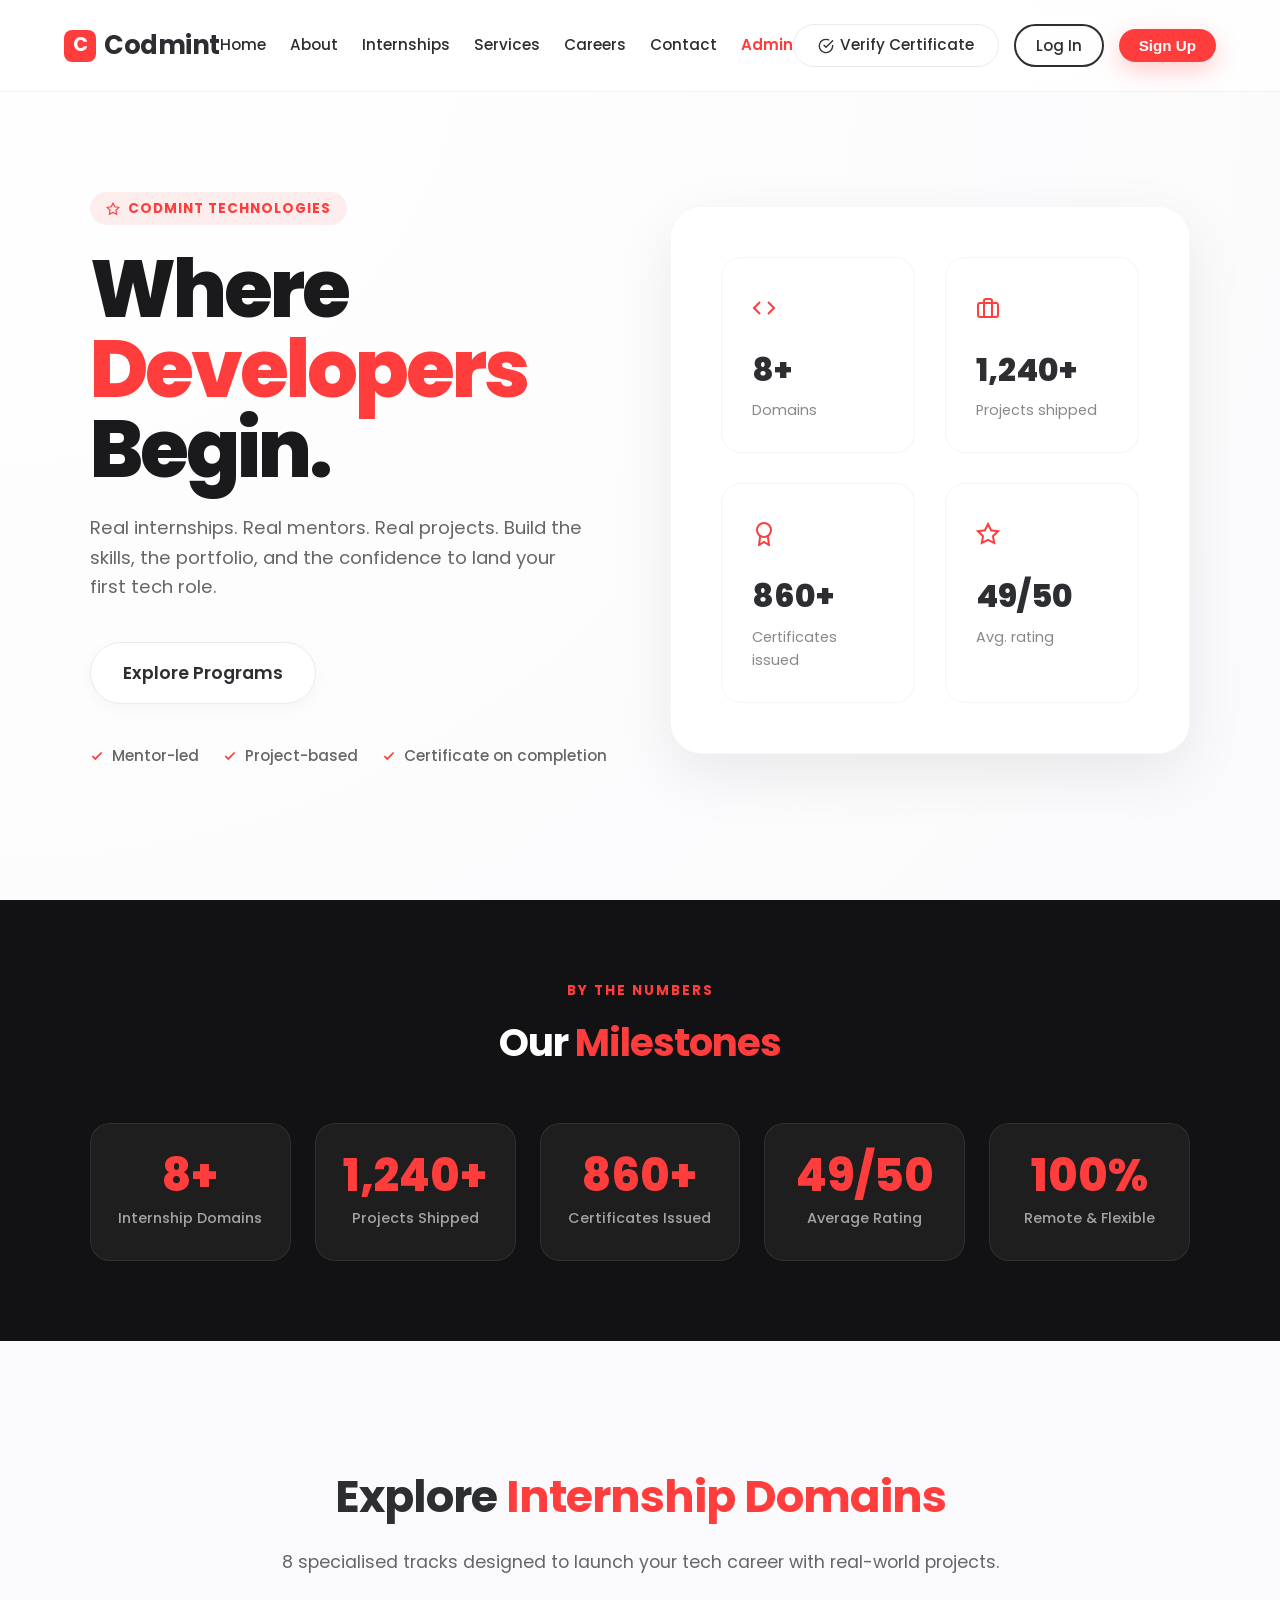
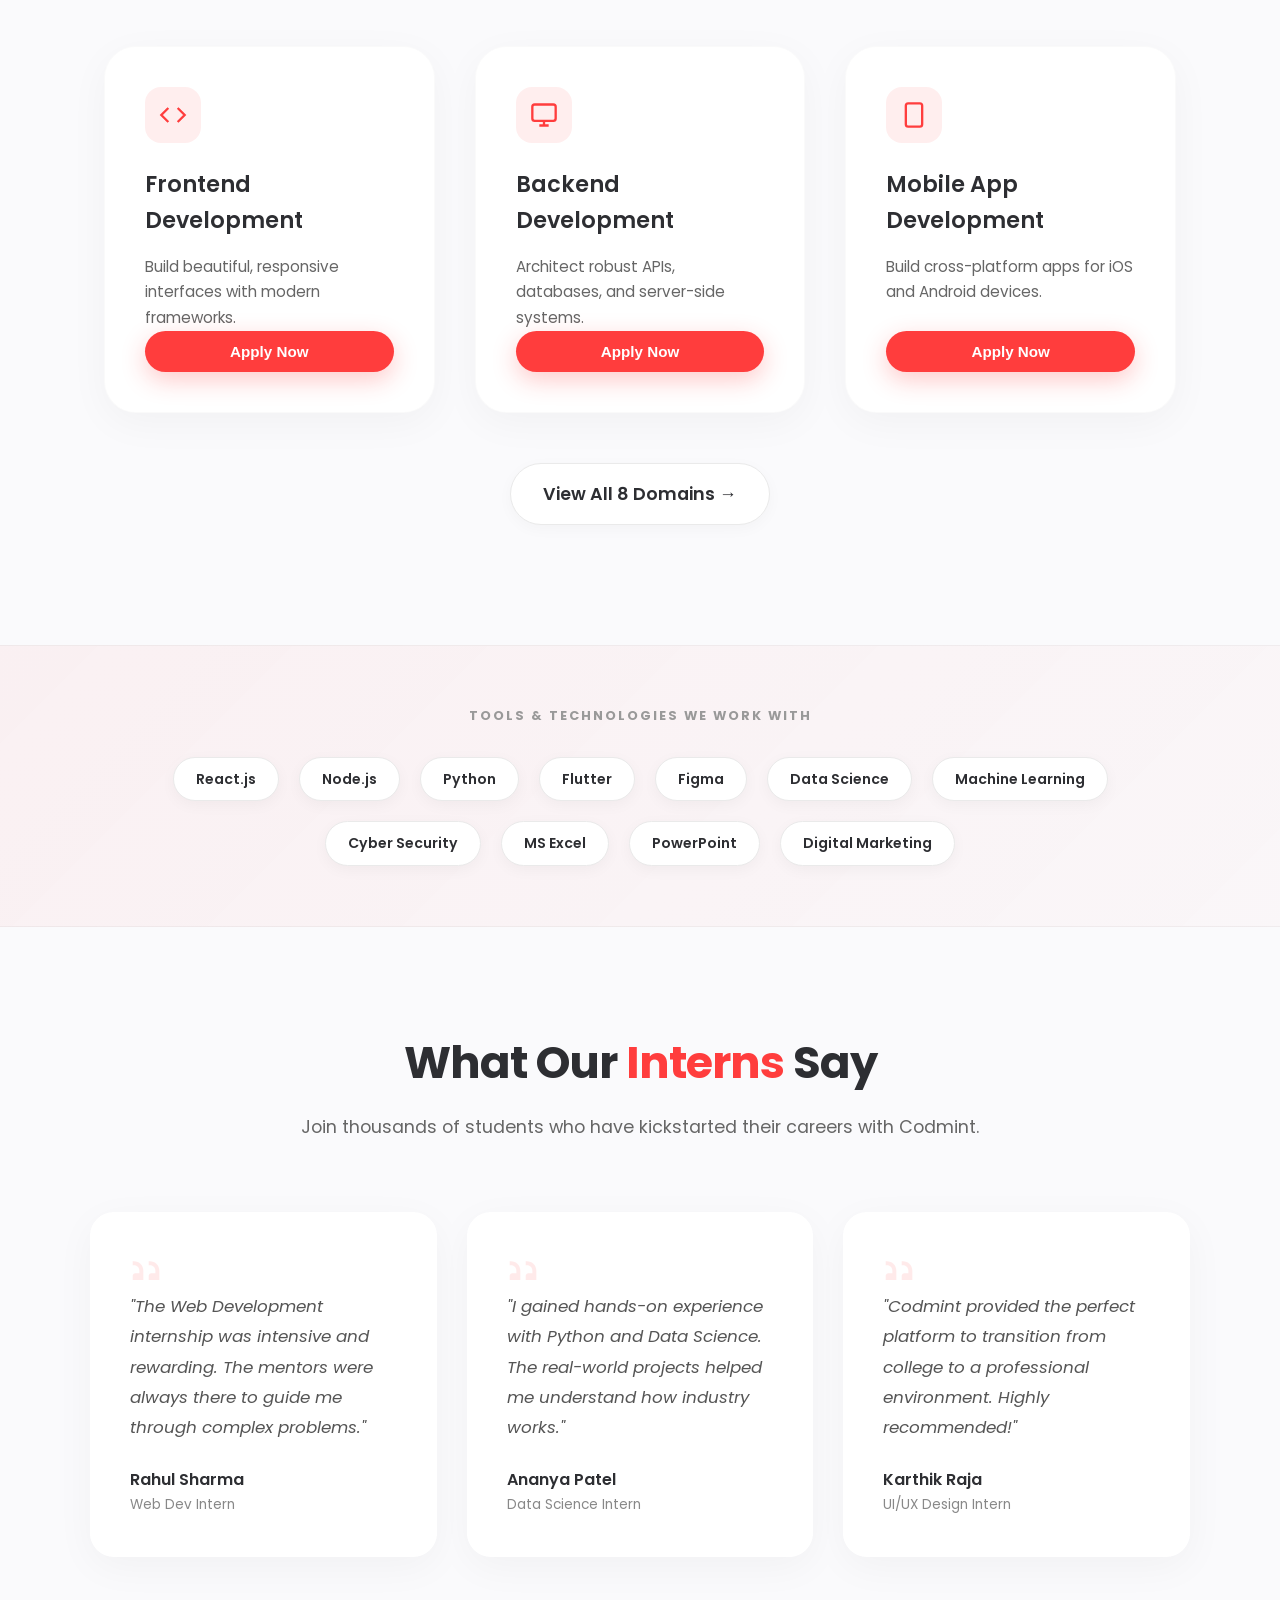
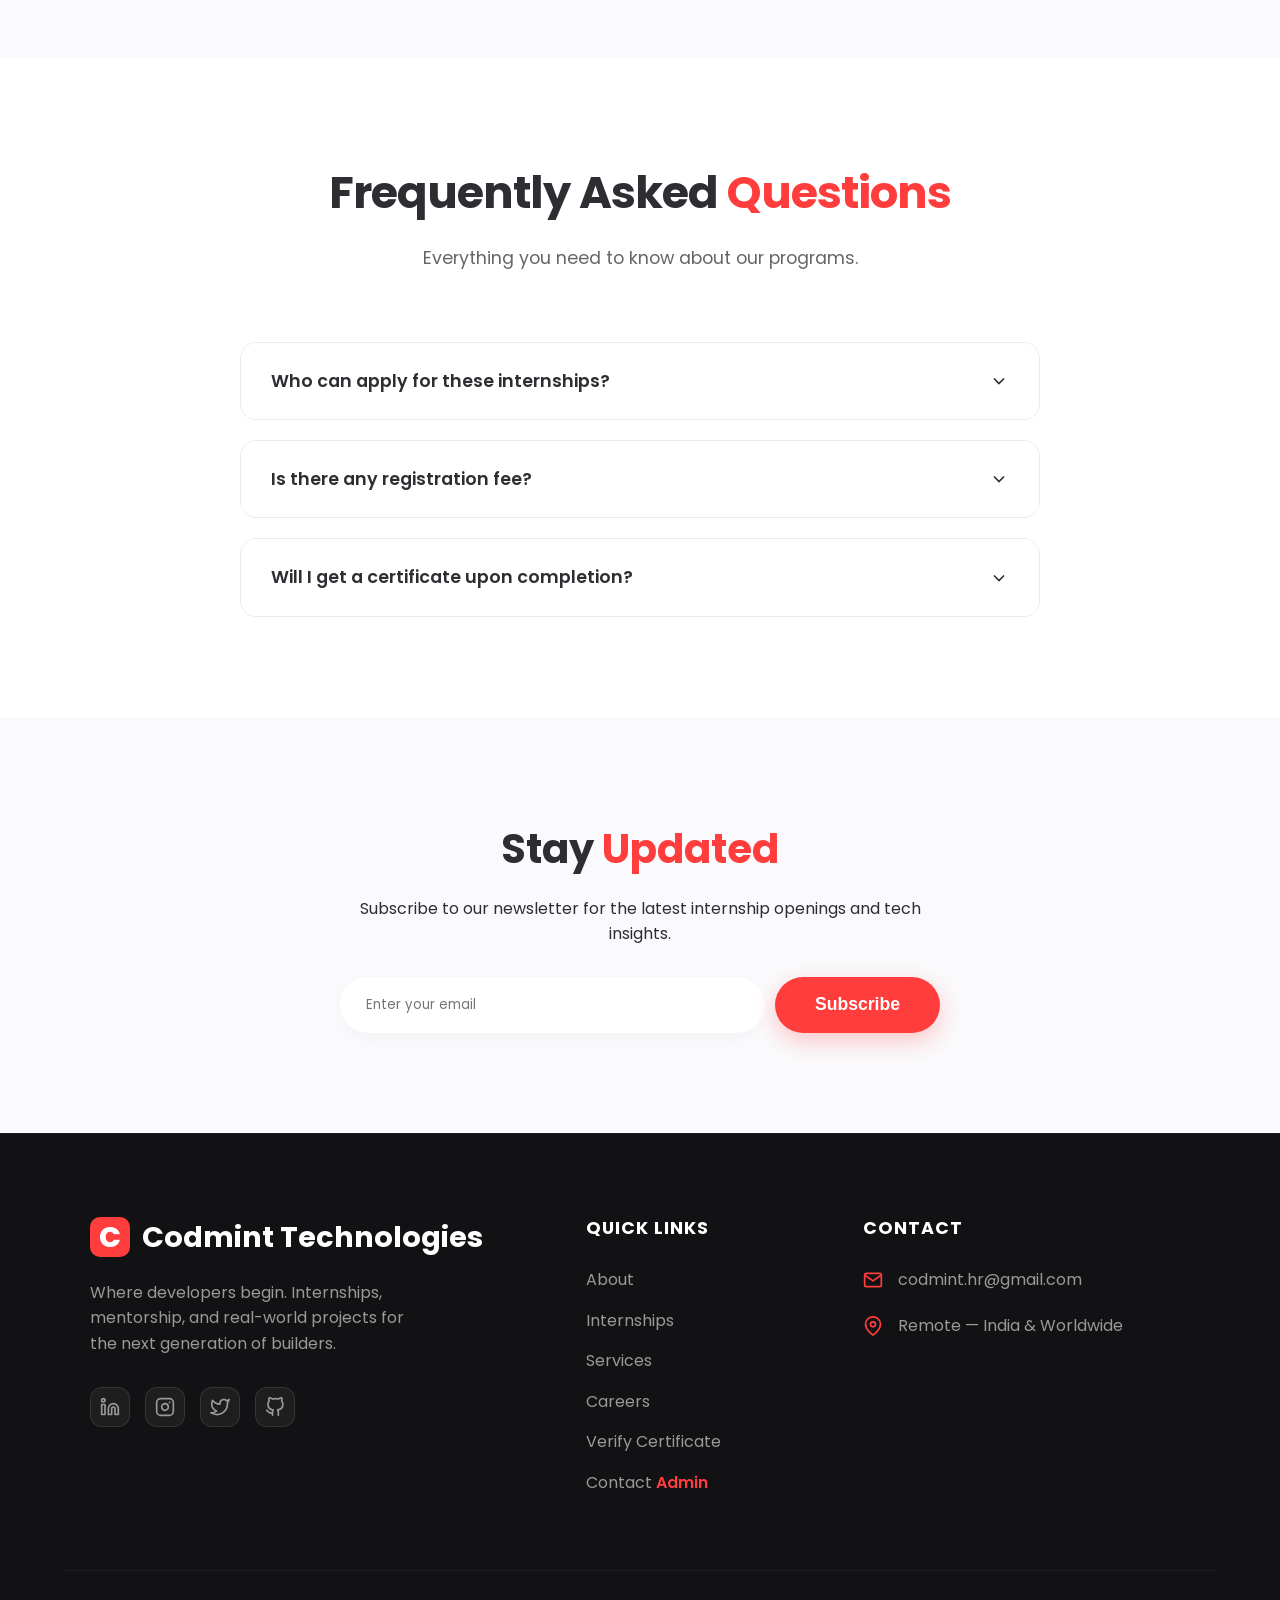
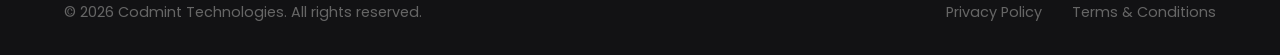
==== commit b82dea75: "feat: major platform update — new domains, about page, milestones, certificate verification with rea" ====
--- a/index.html
+++ b/index.html
@@ -1,361 +1,553 @@
-<!DOCTYPE html>
-<html lang="en">
-
-<head>
-    <meta charset="UTF-8">
-    <meta name="viewport" content="width=device-width, initial-scale=1.0">
-    <title>Codmint Technologies | Where Developers Begin</title>
-    <!-- Modern Typography: Poppins -->
-    <link href="https://fonts.googleapis.com/css2?family=Poppins:wght@400;500;600;700&display=swap" rel="stylesheet">
-    <link rel="stylesheet" href="css/style.css">
-</head>
-
-<body>
-
-    <!-- Glassmorphism Sticky Navigation -->
-    <header id="main-header">
-        <a href="#" class="logo" style="display: flex; align-items: center; gap: 8px;">
-            <div style="background-color: var(--primary-red); color: white; width: 32px; height: 32px; border-radius: 8px; display: flex; align-items: center; justify-content: center; font-weight: bold; font-size: 1.2rem;">C</div>
-            Codmint
-        </a>
-        <nav class="main-nav">
-            <a href="index.html">Home</a>
-            <a href="about.html">About</a>
-            <a href="internships.html">Internships</a>
-            <a href="services.html">Services</a>
-            <a href="careers.html">Careers</a>
-            <a href="contact.html">Contact</a>
-        </nav>
-        <div class="header-actions" style="display: flex; align-items: center; gap: 15px;">
-            <a href="verify.html" class="nav-btn verify-btn" style="display: flex; align-items: center; gap: 6px; border: 1px solid #EAEAEA; background: var(--white); text-decoration: none;">
-                <svg width="16" height="16" viewBox="0 0 24 24" fill="none" stroke="currentColor" stroke-width="2" stroke-linecap="round" stroke-linejoin="round"><path d="M22 11.08V12a10 10 0 1 1-5.93-9.14"></path><polyline points="22 4 12 14.01 9 11.01"></polyline></svg>
-                <span class="btn-text">Verify Certificate</span>
-            </a>
-            <button id="login-btn" class="nav-btn" style="padding: 8px 20px; font-size: 0.95rem;">Log In</button>
-            <button id="register-btn" class="cta-btn" style="padding: 8px 20px; font-size: 0.95rem;">Sign Up</button>
-            <span id="user-display" style="display: none; font-weight: 600; color: var(--primary-red);"></span>
-            <button id="logout-btn" class="nav-btn" style="display: none;">Log Out</button>
-            <button class="mobile-menu-btn" id="mobile-menu-btn" aria-label="Toggle Menu">
-                <svg width="24" height="24" viewBox="0 0 24 24" fill="none" stroke="currentColor" stroke-width="2" stroke-linecap="round" stroke-linejoin="round"><line x1="3" y1="12" x2="21" y2="12"></line><line x1="3" y1="6" x2="21" y2="6"></line><line x1="3" y1="18" x2="21" y2="18"></line></svg>
-            </button>
-        </div>
-    </header>
-
-    <!-- Hero Section -->
-    <section class="hero">
-        <div class="hero-container">
-            <div class="hero-text fade-in-up">
-                <div class="hero-badge">
-                    <svg width="14" height="14" viewBox="0 0 24 24" fill="none" stroke="currentColor" stroke-width="2"><path d="M12 2l3.09 6.26L22 9.27l-5 4.87 1.18 6.88L12 17.77l-6.18 3.25L7 14.14 2 9.27l6.91-1.01L12 2z"></path></svg>
-                    CODMINT TECHNOLOGIES
-                </div>
-                <h1>Where <span class="text-red">Developers</span><br>Begin.</h1>
-                <p>Real internships. Real mentors. Real projects. Build the skills, the portfolio, and the confidence to land your first tech role.</p>
-                <div class="hero-buttons">
-                    <a href="internships.html" class="secondary-btn">Explore Programs</a>
-                </div>
-                <div class="hero-features">
-                    <span><svg width="14" height="14" viewBox="0 0 24 24" fill="none" stroke="var(--primary-red)" stroke-width="3"><polyline points="20 6 9 17 4 12"></polyline></svg> Mentor-led</span>
-                    <span><svg width="14" height="14" viewBox="0 0 24 24" fill="none" stroke="var(--primary-red)" stroke-width="3"><polyline points="20 6 9 17 4 12"></polyline></svg> Project-based</span>
-                    <span><svg width="14" height="14" viewBox="0 0 24 24" fill="none" stroke="var(--primary-red)" stroke-width="3"><polyline points="20 6 9 17 4 12"></polyline></svg> Certificate on completion</span>
-                </div>
-            </div>
-            <div class="hero-stats fade-in-up" style="animation-delay: 0.2s;">
-                <div class="stats-card">
-                    <div class="stat-item">
-                        <div class="stat-icon text-red">
-                            <svg width="24" height="24" viewBox="0 0 24 24" fill="none" stroke="currentColor" stroke-width="2"><polyline points="16 18 22 12 16 6"></polyline><polyline points="8 6 2 12 8 18"></polyline></svg>
-                        </div>
-                        <h3>8+</h3>
-                        <p>Domains</p>
-                    </div>
-                    <div class="stat-item">
-                        <div class="stat-icon text-red">
-                            <svg width="24" height="24" viewBox="0 0 24 24" fill="none" stroke="currentColor" stroke-width="2"><rect x="2" y="7" width="20" height="14" rx="2" ry="2"></rect><path d="M16 21V5a2 2 0 0 0-2-2h-4a2 2 0 0 0-2 2v16"></path></svg>
-                        </div>
-                        <h3>1,240+</h3>
-                        <p>Projects shipped</p>
-                    </div>
-                    <div class="stat-item">
-                        <div class="stat-icon text-red">
-                            <svg width="24" height="24" viewBox="0 0 24 24" fill="none" stroke="currentColor" stroke-width="2"><circle cx="12" cy="8" r="7"></circle><polyline points="8.21 13.89 7 23 12 20 17 23 15.79 13.88"></polyline></svg>
-                        </div>
-                        <h3>860+</h3>
-                        <p>Certificates issued</p>
-                    </div>
-                    <div class="stat-item">
-                        <div class="stat-icon text-red">
-                            <svg width="24" height="24" viewBox="0 0 24 24" fill="none" stroke="currentColor" stroke-width="2"><polygon points="12 2 15.09 8.26 22 9.27 17 14.14 18.18 21.02 12 17.77 5.82 21.02 7 14.14 2 9.27 8.91 8.26 12 2"></polygon></svg>
-                        </div>
-                        <h3>49/50</h3>
-                        <p>Avg. rating</p>
-                    </div>
-                </div>
-            </div>
-        </div>
-    </section>
-
-
-
-
-
-    <!-- Testimonials Section -->
-    <section class="testimonials">
-        <div class="container scroll-reveal">
-            <div class="section-header">
-                <h2>What Our <span class="text-red">Interns</span> Say</h2>
-                <p>Join thousands of students who have kickstarted their careers with Codmint.</p>
-            </div>
-            <div class="testimonials-grid">
-                <div class="testimonial-card">
-                    <div class="quote-icon">
-                        <svg width="32" height="32" viewBox="0 0 24 24" fill="var(--primary-red)" style="opacity: 0.1;"><path d="M14.017 21L14.017 18C14.017 16.8954 14.9124 16 16.017 16H19.017V14C19.017 11.7909 17.2261 10 15.017 10H14.017V7H15.017C18.883 7 22.017 10.134 22.017 14V21H14.017ZM2.017 21L2.017 18C2.017 16.8954 2.91243 16 4.017 16H7.017V14C7.017 11.7909 5.2261 10 3.017 10H2.017V7H3.017C6.88297 7 10.017 10.134 10.017 14V21H2.017Z"></path></svg>
-                    </div>
-                    <p>"The Web Development internship was intensive and rewarding. The mentors were always there to guide me through complex problems."</p>
-                    <div class="testimonial-user">
-                        <div class="user-info">
-                            <h4>Rahul Sharma</h4>
-                            <p>Web Dev Intern</p>
-                        </div>
-                    </div>
-                </div>
-                <div class="testimonial-card">
-                    <div class="quote-icon">
-                        <svg width="32" height="32" viewBox="0 0 24 24" fill="var(--primary-red)" style="opacity: 0.1;"><path d="M14.017 21L14.017 18C14.017 16.8954 14.9124 16 16.017 16H19.017V14C19.017 11.7909 17.2261 10 15.017 10H14.017V7H15.017C18.883 7 22.017 10.134 22.017 14V21H14.017ZM2.017 21L2.017 18C2.017 16.8954 2.91243 16 4.017 16H7.017V14C7.017 11.7909 5.2261 10 3.017 10H2.017V7H3.017C6.88297 7 10.017 10.134 10.017 14V21H2.017Z"></path></svg>
-                    </div>
-                    <p>"I gained hands-on experience with Python and Data Science. The real-world projects helped me understand how industry works."</p>
-                    <div class="testimonial-user">
-                        <div class="user-info">
-                            <h4>Ananya Patel</h4>
-                            <p>Data Science Intern</p>
-                        </div>
-                    </div>
-                </div>
-                <div class="testimonial-card">
-                    <div class="quote-icon">
-                        <svg width="32" height="32" viewBox="0 0 24 24" fill="var(--primary-red)" style="opacity: 0.1;"><path d="M14.017 21L14.017 18C14.017 16.8954 14.9124 16 16.017 16H19.017V14C19.017 11.7909 17.2261 10 15.017 10H14.017V7H15.017C18.883 7 22.017 10.134 22.017 14V21H14.017ZM2.017 21L2.017 18C2.017 16.8954 2.91243 16 4.017 16H7.017V14C7.017 11.7909 5.2261 10 3.017 10H2.017V7H3.017C6.88297 7 10.017 10.134 10.017 14V21H2.017Z"></path></svg>
-                    </div>
-                    <p>"Codmint provided the perfect platform to transition from college to a professional environment. Highly recommended!"</p>
-                    <div class="testimonial-user">
-                        <div class="user-info">
-                            <h4>Karthik Raja</h4>
-                            <p>UI/UX Design Intern</p>
-                        </div>
-                    </div>
-                </div>
-            </div>
-        </div>
-    </section>
-
-    <!-- FAQ Section -->
-    <section class="faq-section">
-        <div class="container scroll-reveal">
-            <div class="section-header">
-                <h2>Frequently Asked <span class="text-red">Questions</span></h2>
-                <p>Everything you need to know about our programs.</p>
-            </div>
-            <div class="faq-grid">
-                <div class="faq-item">
-                    <div class="faq-question">
-                        <h3>Who can apply for these internships?</h3>
-                        <svg width="20" height="20" viewBox="0 0 24 24" fill="none" stroke="currentColor" stroke-width="2"><polyline points="6 9 12 15 18 9"></polyline></svg>
-                    </div>
-                    <div class="faq-answer">
-                        <p>Our internships are open to college students, fresh graduates, and anyone looking to switch their career to technology.</p>
-                    </div>
-                </div>
-                <div class="faq-item">
-                    <div class="faq-question">
-                        <h3>Is there any registration fee?</h3>
-                        <svg width="20" height="20" viewBox="0 0 24 24" fill="none" stroke="currentColor" stroke-width="2"><polyline points="6 9 12 15 18 9"></polyline></svg>
-                    </div>
-                    <div class="faq-answer">
-                        <p>Some of our specialized training programs may have a nominal fee, while others are merit-based and free. Check the specific program details for more info.</p>
-                    </div>
-                </div>
-                <div class="faq-item">
-                    <div class="faq-question">
-                        <h3>Will I get a certificate upon completion?</h3>
-                        <svg width="20" height="20" viewBox="0 0 24 24" fill="none" stroke="currentColor" stroke-width="2"><polyline points="6 9 12 15 18 9"></polyline></svg>
-                    </div>
-                    <div class="faq-answer">
-                        <p>Yes, all successful interns receive a verified certificate that can be showcased on LinkedIn and added to your resume.</p>
-                    </div>
-                </div>
-            </div>
-        </div>
-    </section>
-
-    <!-- Newsletter Section -->
-    <section class="newsletter-section">
-        <div class="newsletter-content scroll-reveal">
-            <h2>Stay <span class="text-red">Updated</span></h2>
-            <p>Subscribe to our newsletter for the latest internship openings and tech insights.</p>
-            <form class="newsletter-form" id="newsletter-form">
-                <input type="email" placeholder="Enter your email" required>
-                <button type="submit" class="cta-btn">Subscribe</button>
-            </form>
-        </div>
-    </section>
-
-    <footer id="contact">
-        <div class="footer-container">
-            <div class="footer-brand">
-                <h3><div class="logo-icon">C</div> Codmint Technologies</h3>
-                <p>Where developers begin. Internships, mentorship, and real-world projects for the next generation of builders.</p>
-                <div class="social-links">
-                    <a href="#" class="social-icon" aria-label="LinkedIn">
-                        <svg width="20" height="20" viewBox="0 0 24 24" fill="none" stroke="currentColor" stroke-width="2" stroke-linecap="round" stroke-linejoin="round"><path d="M16 8a6 6 0 0 1 6 6v7h-4v-7a2 2 0 0 0-2-2 2 2 0 0 0-2 2v7h-4v-7a6 6 0 0 1 6-6z"></path><rect x="2" y="9" width="4" height="12"></rect><circle cx="4" cy="4" r="2"></circle></svg>
-                    </a>
-                    <a href="#" class="social-icon" aria-label="Instagram">
-                        <svg width="20" height="20" viewBox="0 0 24 24" fill="none" stroke="currentColor" stroke-width="2" stroke-linecap="round" stroke-linejoin="round"><rect x="2" y="2" width="20" height="20" rx="5" ry="5"></rect><path d="M16 11.37A4 4 0 1 1 12.63 8 4 4 0 0 1 16 11.37z"></path><line x1="17.5" y1="6.5" x2="17.51" y2="6.5"></line></svg>
-                    </a>
-                    <a href="#" class="social-icon" aria-label="Twitter">
-                        <svg width="20" height="20" viewBox="0 0 24 24" fill="none" stroke="currentColor" stroke-width="2" stroke-linecap="round" stroke-linejoin="round"><path d="M23 3a10.9 10.9 0 0 1-3.14 1.53 4.48 4.48 0 0 0-7.86 3v1A10.66 10.66 0 0 1 3 4s-4 9 5 13a11.64 11.64 0 0 1-7 2c9 5 20 0 20-11.5a4.5 4.5 0 0 0-.08-.83A7.72 7.72 0 0 0 23 3z"></path></svg>
-                    </a>
-                    <a href="#" class="social-icon" aria-label="GitHub">
-                        <svg width="20" height="20" viewBox="0 0 24 24" fill="none" stroke="currentColor" stroke-width="2" stroke-linecap="round" stroke-linejoin="round"><path d="M9 19c-5 1.5-5-2.5-7-3m14 6v-3.87a3.37 3.37 0 0 0-.94-2.61c3.14-.35 6.44-1.54 6.44-7A5.44 5.44 0 0 0 20 4.77 5.07 5.07 0 0 0 19.91 1S18.73.65 16 2.48a13.38 13.38 0 0 0-7 0C6.27.65 5.09 1 5.09 1A5.07 5.07 0 0 0 5 4.77a5.44 5.44 0 0 0-1.5 3.78c0 5.42 3.3 6.61 6.44 7A3.37 3.37 0 0 0 9 18.13V22"></path></svg>
-                    </a>
-                </div>
-            </div>
-            <div class="footer-links">
-                <h4>Quick Links</h4>
-                <ul>
-                    <li><a href="about.html">About</a></li>
-                    <li><a href="internships.html">Internships</a></li>
-                    <li><a href="services.html">Services</a></li>
-                    <li><a href="careers.html">Careers</a></li>
-                    <li><a href="verify.html">Verify Certificate</a></li>
-                    <li><a href="contact.html">Contact</a></li>
-                </ul>
-            </div>
-            <div class="footer-contact">
-                <h4>Contact</h4>
-                <div class="contact-item">
-                    <svg width="20" height="20" viewBox="0 0 24 24" fill="none" stroke="currentColor" stroke-width="2" stroke-linecap="round" stroke-linejoin="round"><path d="M4 4h16c1.1 0 2 .9 2 2v12c0 1.1-.9 2-2 2H4c-1.1 0-2-.9-2-2V6c0-1.1.9-2 2-2z"></path><polyline points="22,6 12,13 2,6"></polyline></svg>
-                    <p>codmint.hr@gmail.com</p>
-                </div>
-                <div class="contact-item">
-                    <svg width="20" height="20" viewBox="0 0 24 24" fill="none" stroke="currentColor" stroke-width="2" stroke-linecap="round" stroke-linejoin="round"><path d="M21 10c0 7-9 13-9 13s-9-6-9-13a9 9 0 0 1 18 0z"></path><circle cx="12" cy="10" r="3"></circle></svg>
-                    <p>Remote — India & Worldwide</p>
-                </div>
-            </div>
-        </div>
-        <div class="footer-bottom">
-            <p>&copy; 2026 Codmint Technologies. All rights reserved.</p>
-            <div class="footer-legal">
-                <a href="#">Privacy Policy</a>
-                <a href="#">Terms & Conditions</a>
-            </div>
-        </div>
-    </footer>
-
-    <!-- Professional Login Modal -->
-    <div id="login-modal" class="modal">
-        <div class="modal-content">
-            <span class="close-btn" id="login-close">&times;</span>
-            <h2>Welcome Back</h2>
-            <p>Log in to access your dashboard</p>
-            <form id="login-form" class="login-form" autocomplete="off">
-                <div class="input-group">
-                    <label for="email">Email Address</label>
-                    <input type="email" id="email" placeholder="name@example.com" required autocomplete="off">
-                </div>
-                <div class="input-group">
-                    <label for="password">Password</label>
-                    <input type="password" id="password" placeholder="••••••••" required autocomplete="new-password">
-                </div>
-                <div class="form-options">
-                    <label><input type="checkbox" id="remember-me"> Remember me</label>
-                    <a href="#" class="forgot-pwd">Forgot Password?</a>
-                </div>
-                <p id="login-error" style="color: red; font-size: 0.85rem; margin-bottom: 10px; display: none;">Invalid email or password.</p>
-                <button type="submit" class="cta-btn login-submit">Log In</button>
-            </form>
-            <p class="signup-link">Don't have an account? <a href="#" id="switch-to-register">Sign up</a></p>
-        </div>
-    </div>
-
-    <!-- Professional Register Modal -->
-    <div id="register-modal" class="modal">
-        <div class="modal-content">
-            <span class="close-btn" id="register-close">&times;</span>
-            <h2>Create Account</h2>
-            <p>Join Codmint Technologies today</p>
-            <form id="register-form" class="login-form" autocomplete="off">
-                <div class="input-group">
-                    <label for="reg-name">Full Name</label>
-                    <input type="text" id="reg-name" placeholder="John Doe" required minlength="3" autocomplete="off">
-                </div>
-                <div class="input-group">
-                    <label for="reg-email">Email Address</label>
-                    <input type="email" id="reg-email" placeholder="name@example.com" required autocomplete="off">
-                </div>
-                <div class="input-group">
-                    <label for="reg-password">Password</label>
-                    <input type="password" id="reg-password" placeholder="••••••••" required minlength="6"
-                        autocomplete="new-password">
-                </div>
-                <div class="input-group">
-                    <label for="reg-confirm">Confirm Password</label>
-                    <input type="password" id="reg-confirm" placeholder="••••••••" required minlength="6"
-                        autocomplete="new-password">
-                </div>
-                <p id="reg-error" style="color: red; font-size: 0.85rem; margin-bottom: 10px; display: none;">Passwords
-                    do not match.</p>
-                <button type="submit" class="cta-btn login-submit">Create Account</button>
-            </form>
-            <p class="signup-link">Already have an account? <a href="#" id="switch-to-login">Log In</a></p>
-        </div>
-    </div>
-
-    <!-- Professional Apply Modal -->
-    <div id="apply-modal" class="modal">
-        <div class="modal-content" style="max-height: 90vh; overflow-y: auto;">
-            <span class="close-btn" id="apply-close">&times;</span>
-            <h2>Apply for Internship</h2>
-            <p>Take the first step towards your tech career.</p>
-            <form id="apply-form" class="login-form" autocomplete="off">
-                <div class="input-group">
-                    <label for="apply-domain">Selected Domain</label>
-                    <input type="text" id="apply-domain" readonly
-                        style="background-color: #f5f5f5; color: #888; cursor: not-allowed;">
-                </div>
-                <div class="input-group">
-                    <label for="apply-name">Full Name</label>
-                    <input type="text" id="apply-name" placeholder="John Doe" required autocomplete="off">
-                </div>
-                <div class="input-group">
-                    <label for="apply-email">Email Address</label>
-                    <input type="email" id="apply-email" placeholder="name@example.com" required autocomplete="off">
-                </div>
-                <div class="input-group">
-                    <label for="apply-phone">Phone Number</label>
-                    <input type="tel" id="apply-phone" placeholder="9876543210" required autocomplete="off"
-                        maxlength="10" minlength="10" pattern="[0-9]{10}"
-                        oninput="this.value = this.value.replace(/[^0-9]/g, '')">
-                </div>
-                <p id="apply-phone-error" style="color: red; font-size: 0.85rem; margin-bottom: 10px; display: none;">
-                    Please enter a valid 10-digit phone number.</p>
-                <div class="input-group">
-                    <label for="apply-resume">Resume/CV Link (Google Drive, Dropbox, etc.)</label>
-                    <input type="url" id="apply-resume" placeholder="https://..." required autocomplete="off">
-                </div>
-                <div class="input-group">
-                    <label for="apply-cover">Cover Letter (Optional)</label>
-                    <textarea id="apply-cover" rows="3" placeholder="Why are you a good fit for this role?"
-                        style="width: 100%; padding: 14px 20px; border: 2px solid #EAEAEA; border-radius: 12px; font-family: inherit; font-size: 1rem; resize: vertical; outline: none; transition: var(--transition-smooth);"></textarea>
-                </div>
-                <button type="submit" class="cta-btn login-submit" style="margin-top: 10px;">Submit Application</button>
-            </form>
-        </div>
-    </div>
-
-    <button id="back-to-top" class="back-to-top" aria-label="Back to Top">
-        <svg width="24" height="24" viewBox="0 0 24 24" fill="none" stroke="currentColor" stroke-width="2" stroke-linecap="round" stroke-linejoin="round"><polyline points="18 15 12 9 6 15"></polyline></svg>
-    </button>
-
-    <script src="js/main.js"></script>
-</body>
-
+<!DOCTYPE html>
+<html lang="en">
+
+<head>
+    <meta charset="UTF-8">
+    <meta name="viewport" content="width=device-width, initial-scale=1.0">
+    <title>Codmint Technologies | Where Developers Begin</title>
+    <meta name="description" content="Codmint Technologies — Real internships, real mentors, real projects. Build skills, portfolio, and confidence to land your first tech role.">
+    <!-- Modern Typography: Poppins -->
+    <link href="https://fonts.googleapis.com/css2?family=Poppins:wght@400;500;600;700&display=swap" rel="stylesheet">
+    <link rel="stylesheet" href="css/style.css">
+</head>
+
+<body>
+
+    <!-- Glassmorphism Sticky Navigation -->
+    <header id="main-header">
+        <a href="#" class="logo" style="display: flex; align-items: center; gap: 8px;">
+            <div
+                style="background-color: var(--primary-red); color: white; width: 32px; height: 32px; border-radius: 8px; display: flex; align-items: center; justify-content: center; font-weight: bold; font-size: 1.2rem;">
+                C</div>
+            Codmint
+        </a>
+        <nav class="main-nav">
+            <a href="index.html">Home</a>
+            <a href="about.html">About</a>
+            <a href="internships.html">Internships</a>
+            <a href="services.html">Services</a>
+            <a href="careers.html">Careers</a>
+            <a href="contact.html">Contact</a>
+            <a href="admin.html" style="color: var(--primary-red); font-weight: 600;">Admin</a>
+        </nav>
+        <div class="header-actions" style="display: flex; align-items: center; gap: 15px;">
+            <a href="verify.html" class="nav-btn verify-btn"
+                style="display: flex; align-items: center; gap: 6px; border: 1px solid #EAEAEA; background: var(--white); text-decoration: none;">
+                <svg width="16" height="16" viewBox="0 0 24 24" fill="none" stroke="currentColor" stroke-width="2"
+                    stroke-linecap="round" stroke-linejoin="round">
+                    <path d="M22 11.08V12a10 10 0 1 1-5.93-9.14"></path>
+                    <polyline points="22 4 12 14.01 9 11.01"></polyline>
+                </svg>
+                <span class="btn-text">Verify Certificate</span>
+            </a>
+            <button id="login-btn" class="nav-btn" style="padding: 8px 20px; font-size: 0.95rem;">Log In</button>
+            <button id="register-btn" class="cta-btn" style="padding: 8px 20px; font-size: 0.95rem;">Sign Up</button>
+            <span id="user-display" style="display: none; font-weight: 600; color: var(--primary-red);"></span>
+            <button id="logout-btn" class="nav-btn" style="display: none;">Log Out</button>
+            <button class="mobile-menu-btn" id="mobile-menu-btn" aria-label="Toggle Menu">
+                <svg width="24" height="24" viewBox="0 0 24 24" fill="none" stroke="currentColor" stroke-width="2"
+                    stroke-linecap="round" stroke-linejoin="round">
+                    <line x1="3" y1="12" x2="21" y2="12"></line>
+                    <line x1="3" y1="6" x2="21" y2="6"></line>
+                    <line x1="3" y1="18" x2="21" y2="18"></line>
+                </svg>
+            </button>
+        </div>
+    </header>
+
+    <!-- Hero Section -->
+    <section class="hero">
+        <div class="hero-container">
+            <div class="hero-text fade-in-up">
+                <div class="hero-badge">
+                    <svg width="14" height="14" viewBox="0 0 24 24" fill="none" stroke="currentColor" stroke-width="2">
+                        <path
+                            d="M12 2l3.09 6.26L22 9.27l-5 4.87 1.18 6.88L12 17.77l-6.18 3.25L7 14.14 2 9.27l6.91-1.01L12 2z">
+                        </path>
+                    </svg>
+                    CODMINT TECHNOLOGIES
+                </div>
+                <h1>Where <span class="text-red">Developers</span><br>Begin.</h1>
+                <p>Real internships. Real mentors. Real projects. Build the skills, the portfolio, and the confidence to
+                    land your first tech role.</p>
+                <div class="hero-buttons">
+                    <a href="internships.html" class="secondary-btn">Explore Programs</a>
+                </div>
+                <div class="hero-features">
+                    <span><svg width="14" height="14" viewBox="0 0 24 24" fill="none" stroke="var(--primary-red)"
+                            stroke-width="3">
+                            <polyline points="20 6 9 17 4 12"></polyline>
+                        </svg> Mentor-led</span>
+                    <span><svg width="14" height="14" viewBox="0 0 24 24" fill="none" stroke="var(--primary-red)"
+                            stroke-width="3">
+                            <polyline points="20 6 9 17 4 12"></polyline>
+                        </svg> Project-based</span>
+                    <span><svg width="14" height="14" viewBox="0 0 24 24" fill="none" stroke="var(--primary-red)"
+                            stroke-width="3">
+                            <polyline points="20 6 9 17 4 12"></polyline>
+                        </svg> Certificate on completion</span>
+                </div>
+            </div>
+            <div class="hero-stats fade-in-up" style="animation-delay: 0.2s;">
+                <div class="stats-card">
+                    <div class="stat-item">
+                        <div class="stat-icon text-red">
+                            <svg width="24" height="24" viewBox="0 0 24 24" fill="none" stroke="currentColor"
+                                stroke-width="2">
+                                <polyline points="16 18 22 12 16 6"></polyline>
+                                <polyline points="8 6 2 12 8 18"></polyline>
+                            </svg>
+                        </div>
+                        <h3>8+</h3>
+                        <p>Domains</p>
+                    </div>
+                    <div class="stat-item">
+                        <div class="stat-icon text-red">
+                            <svg width="24" height="24" viewBox="0 0 24 24" fill="none" stroke="currentColor"
+                                stroke-width="2">
+                                <rect x="2" y="7" width="20" height="14" rx="2" ry="2"></rect>
+                                <path d="M16 21V5a2 2 0 0 0-2-2h-4a2 2 0 0 0-2 2v16"></path>
+                            </svg>
+                        </div>
+                        <h3>1,240+</h3>
+                        <p>Projects shipped</p>
+                    </div>
+                    <div class="stat-item">
+                        <div class="stat-icon text-red">
+                            <svg width="24" height="24" viewBox="0 0 24 24" fill="none" stroke="currentColor"
+                                stroke-width="2">
+                                <circle cx="12" cy="8" r="7"></circle>
+                                <polyline points="8.21 13.89 7 23 12 20 17 23 15.79 13.88"></polyline>
+                            </svg>
+                        </div>
+                        <h3>860+</h3>
+                        <p>Certificates issued</p>
+                    </div>
+                    <div class="stat-item">
+                        <div class="stat-icon text-red">
+                            <svg width="24" height="24" viewBox="0 0 24 24" fill="none" stroke="currentColor"
+                                stroke-width="2">
+                                <polygon
+                                    points="12 2 15.09 8.26 22 9.27 17 14.14 18.18 21.02 12 17.77 5.82 21.02 7 14.14 2 9.27 8.91 8.26 12 2">
+                                </polygon>
+                            </svg>
+                        </div>
+                        <h3>49/50</h3>
+                        <p>Avg. rating</p>
+                    </div>
+                </div>
+            </div>
+        </div>
+    </section>
+
+    <!-- Milestones / Numbers Section -->
+    <section style="background:#121214;padding:80px 5%;">
+        <div style="max-width:1100px;margin:0 auto;" class="scroll-reveal">
+            <div style="text-align:center;margin-bottom:50px;">
+                <p style="color:var(--primary-red);font-weight:700;letter-spacing:2px;font-size:0.85rem;text-transform:uppercase;margin-bottom:10px;">By The Numbers</p>
+                <h2 style="color:#fff;font-size:2.4rem;font-weight:700;letter-spacing:-1px;">Our <span style="color:var(--primary-red);">Milestones</span></h2>
+            </div>
+            <div style="display:grid;grid-template-columns:repeat(auto-fit,minmax(180px,1fr));gap:24px;">
+                <div style="background:rgba(255,255,255,0.05);border:1px solid rgba(255,255,255,0.08);border-radius:20px;padding:30px 24px;text-align:center;transition:all 0.3s;">
+                    <div style="font-size:2.8rem;font-weight:800;color:var(--primary-red);line-height:1;margin-bottom:8px;">8+</div>
+                    <div style="font-size:0.9rem;color:rgba(255,255,255,0.6);font-weight:500;">Internship Domains</div>
+                </div>
+                <div style="background:rgba(255,255,255,0.05);border:1px solid rgba(255,255,255,0.08);border-radius:20px;padding:30px 24px;text-align:center;transition:all 0.3s;">
+                    <div style="font-size:2.8rem;font-weight:800;color:var(--primary-red);line-height:1;margin-bottom:8px;">1,240+</div>
+                    <div style="font-size:0.9rem;color:rgba(255,255,255,0.6);font-weight:500;">Projects Shipped</div>
+                </div>
+                <div style="background:rgba(255,255,255,0.05);border:1px solid rgba(255,255,255,0.08);border-radius:20px;padding:30px 24px;text-align:center;transition:all 0.3s;">
+                    <div style="font-size:2.8rem;font-weight:800;color:var(--primary-red);line-height:1;margin-bottom:8px;">860+</div>
+                    <div style="font-size:0.9rem;color:rgba(255,255,255,0.6);font-weight:500;">Certificates Issued</div>
+                </div>
+                <div style="background:rgba(255,255,255,0.05);border:1px solid rgba(255,255,255,0.08);border-radius:20px;padding:30px 24px;text-align:center;transition:all 0.3s;">
+                    <div style="font-size:2.8rem;font-weight:800;color:var(--primary-red);line-height:1;margin-bottom:8px;">49/50</div>
+                    <div style="font-size:0.9rem;color:rgba(255,255,255,0.6);font-weight:500;">Average Rating</div>
+                </div>
+                <div style="background:rgba(255,255,255,0.05);border:1px solid rgba(255,255,255,0.08);border-radius:20px;padding:30px 24px;text-align:center;transition:all 0.3s;">
+                    <div style="font-size:2.8rem;font-weight:800;color:var(--primary-red);line-height:1;margin-bottom:8px;">100%</div>
+                    <div style="font-size:0.9rem;color:rgba(255,255,255,0.6);font-weight:500;">Remote &amp; Flexible</div>
+                </div>
+            </div>
+        </div>
+    </section>
+
+    <!-- Internship Domains Preview -->
+    <section class="domains-section">
+        <div class="section-header scroll-reveal">
+            <h2>Explore <span class="text-red">Internship Domains</span></h2>
+            <p>8 specialised tracks designed to launch your tech career with real-world projects.</p>
+        </div>
+        <div class="card-grid">
+            <div class="card scroll-reveal">
+                <div class="card-icon"><svg width="28" height="28" viewBox="0 0 24 24" fill="none" stroke="currentColor" stroke-width="2"><polyline points="16 18 22 12 16 6"></polyline><polyline points="8 6 2 12 8 18"></polyline></svg></div>
+                <h3>Frontend Development</h3>
+                <p>Build beautiful, responsive interfaces with modern frameworks.</p>
+                <button class="cta-btn apply-btn" data-domain="Frontend Development">Apply Now</button>
+            </div>
+            <div class="card scroll-reveal">
+                <div class="card-icon"><svg width="28" height="28" viewBox="0 0 24 24" fill="none" stroke="currentColor" stroke-width="2"><rect x="2" y="3" width="20" height="14" rx="2"></rect><line x1="8" y1="21" x2="16" y2="21"></line><line x1="12" y1="17" x2="12" y2="21"></line></svg></div>
+                <h3>Backend Development</h3>
+                <p>Architect robust APIs, databases, and server-side systems.</p>
+                <button class="cta-btn apply-btn" data-domain="Backend Development">Apply Now</button>
+            </div>
+            <div class="card scroll-reveal">
+                <div class="card-icon"><svg width="28" height="28" viewBox="0 0 24 24" fill="none" stroke="currentColor" stroke-width="2"><rect x="5" y="2" width="14" height="20" rx="2"></rect><line x1="12" y1="18" x2="12.01" y2="18"></line></svg></div>
+                <h3>Mobile App Development</h3>
+                <p>Build cross-platform apps for iOS and Android devices.</p>
+                <button class="cta-btn apply-btn" data-domain="Mobile App Development">Apply Now</button>
+            </div>
+        </div>
+        <div style="text-align:center;margin-top:50px;">
+            <a href="internships.html" class="secondary-btn">View All 8 Domains &rarr;</a>
+        </div>
+    </section>
+
+    <!-- Scrolling Tutorials / Tools Banner -->
+    <section style="background:linear-gradient(135deg,rgba(255,61,61,0.05),rgba(255,61,61,0.02));padding:60px 5%;overflow:hidden;border-top:1px solid rgba(0,0,0,0.04);border-bottom:1px solid rgba(0,0,0,0.04);">
+        <div style="max-width:1100px;margin:0 auto;">
+            <p style="text-align:center;font-size:0.8rem;font-weight:700;letter-spacing:2px;color:#999;text-transform:uppercase;margin-bottom:30px;">Tools &amp; Technologies We Work With</p>
+            <div style="display:flex;gap:20px;flex-wrap:wrap;justify-content:center;align-items:center;">
+                <span style="background:#fff;border:1px solid #EAEAEA;border-radius:50px;padding:10px 22px;font-size:0.88rem;font-weight:600;color:var(--dark-grey);box-shadow:0 4px 15px rgba(0,0,0,0.04);">React.js</span>
+                <span style="background:#fff;border:1px solid #EAEAEA;border-radius:50px;padding:10px 22px;font-size:0.88rem;font-weight:600;color:var(--dark-grey);box-shadow:0 4px 15px rgba(0,0,0,0.04);">Node.js</span>
+                <span style="background:#fff;border:1px solid #EAEAEA;border-radius:50px;padding:10px 22px;font-size:0.88rem;font-weight:600;color:var(--dark-grey);box-shadow:0 4px 15px rgba(0,0,0,0.04);">Python</span>
+                <span style="background:#fff;border:1px solid #EAEAEA;border-radius:50px;padding:10px 22px;font-size:0.88rem;font-weight:600;color:var(--dark-grey);box-shadow:0 4px 15px rgba(0,0,0,0.04);">Flutter</span>
+                <span style="background:#fff;border:1px solid #EAEAEA;border-radius:50px;padding:10px 22px;font-size:0.88rem;font-weight:600;color:var(--dark-grey);box-shadow:0 4px 15px rgba(0,0,0,0.04);">Figma</span>
+                <span style="background:#fff;border:1px solid #EAEAEA;border-radius:50px;padding:10px 22px;font-size:0.88rem;font-weight:600;color:var(--dark-grey);box-shadow:0 4px 15px rgba(0,0,0,0.04);">Data Science</span>
+                <span style="background:#fff;border:1px solid #EAEAEA;border-radius:50px;padding:10px 22px;font-size:0.88rem;font-weight:600;color:var(--dark-grey);box-shadow:0 4px 15px rgba(0,0,0,0.04);">Machine Learning</span>
+                <span style="background:#fff;border:1px solid #EAEAEA;border-radius:50px;padding:10px 22px;font-size:0.88rem;font-weight:600;color:var(--dark-grey);box-shadow:0 4px 15px rgba(0,0,0,0.04);">Cyber Security</span>
+                <span style="background:#fff;border:1px solid #EAEAEA;border-radius:50px;padding:10px 22px;font-size:0.88rem;font-weight:600;color:var(--dark-grey);box-shadow:0 4px 15px rgba(0,0,0,0.04);">MS Excel</span>
+                <span style="background:#fff;border:1px solid #EAEAEA;border-radius:50px;padding:10px 22px;font-size:0.88rem;font-weight:600;color:var(--dark-grey);box-shadow:0 4px 15px rgba(0,0,0,0.04);">PowerPoint</span>
+                <span style="background:#fff;border:1px solid #EAEAEA;border-radius:50px;padding:10px 22px;font-size:0.88rem;font-weight:600;color:var(--dark-grey);box-shadow:0 4px 15px rgba(0,0,0,0.04);">Digital Marketing</span>
+            </div>
+        </div>
+    </section>
+
+
+
+
+
+    <!-- Testimonials Section -->
+    <section class="testimonials">
+        <div class="container scroll-reveal">
+            <div class="section-header">
+                <h2>What Our <span class="text-red">Interns</span> Say</h2>
+                <p>Join thousands of students who have kickstarted their careers with Codmint.</p>
+            </div>
+            <div class="testimonials-grid">
+                <div class="testimonial-card">
+                    <div class="quote-icon">
+                        <svg width="32" height="32" viewBox="0 0 24 24" fill="var(--primary-red)" style="opacity: 0.1;">
+                            <path
+                                d="M14.017 21L14.017 18C14.017 16.8954 14.9124 16 16.017 16H19.017V14C19.017 11.7909 17.2261 10 15.017 10H14.017V7H15.017C18.883 7 22.017 10.134 22.017 14V21H14.017ZM2.017 21L2.017 18C2.017 16.8954 2.91243 16 4.017 16H7.017V14C7.017 11.7909 5.2261 10 3.017 10H2.017V7H3.017C6.88297 7 10.017 10.134 10.017 14V21H2.017Z">
+                            </path>
+                        </svg>
+                    </div>
+                    <p>"The Web Development internship was intensive and rewarding. The mentors were always there to
+                        guide me through complex problems."</p>
+                    <div class="testimonial-user">
+                        <div class="user-info">
+                            <h4>Rahul Sharma</h4>
+                            <p>Web Dev Intern</p>
+                        </div>
+                    </div>
+                </div>
+                <div class="testimonial-card">
+                    <div class="quote-icon">
+                        <svg width="32" height="32" viewBox="0 0 24 24" fill="var(--primary-red)" style="opacity: 0.1;">
+                            <path
+                                d="M14.017 21L14.017 18C14.017 16.8954 14.9124 16 16.017 16H19.017V14C19.017 11.7909 17.2261 10 15.017 10H14.017V7H15.017C18.883 7 22.017 10.134 22.017 14V21H14.017ZM2.017 21L2.017 18C2.017 16.8954 2.91243 16 4.017 16H7.017V14C7.017 11.7909 5.2261 10 3.017 10H2.017V7H3.017C6.88297 7 10.017 10.134 10.017 14V21H2.017Z">
+                            </path>
+                        </svg>
+                    </div>
+                    <p>"I gained hands-on experience with Python and Data Science. The real-world projects helped me
+                        understand how industry works."</p>
+                    <div class="testimonial-user">
+                        <div class="user-info">
+                            <h4>Ananya Patel</h4>
+                            <p>Data Science Intern</p>
+                        </div>
+                    </div>
+                </div>
+                <div class="testimonial-card">
+                    <div class="quote-icon">
+                        <svg width="32" height="32" viewBox="0 0 24 24" fill="var(--primary-red)" style="opacity: 0.1;">
+                            <path
+                                d="M14.017 21L14.017 18C14.017 16.8954 14.9124 16 16.017 16H19.017V14C19.017 11.7909 17.2261 10 15.017 10H14.017V7H15.017C18.883 7 22.017 10.134 22.017 14V21H14.017ZM2.017 21L2.017 18C2.017 16.8954 2.91243 16 4.017 16H7.017V14C7.017 11.7909 5.2261 10 3.017 10H2.017V7H3.017C6.88297 7 10.017 10.134 10.017 14V21H2.017Z">
+                            </path>
+                        </svg>
+                    </div>
+                    <p>"Codmint provided the perfect platform to transition from college to a professional environment.
+                        Highly recommended!"</p>
+                    <div class="testimonial-user">
+                        <div class="user-info">
+                            <h4>Karthik Raja</h4>
+                            <p>UI/UX Design Intern</p>
+                        </div>
+                    </div>
+                </div>
+            </div>
+        </div>
+    </section>
+
+    <!-- FAQ Section -->
+    <section class="faq-section">
+        <div class="container scroll-reveal">
+            <div class="section-header">
+                <h2>Frequently Asked <span class="text-red">Questions</span></h2>
+                <p>Everything you need to know about our programs.</p>
+            </div>
+            <div class="faq-grid">
+                <div class="faq-item">
+                    <div class="faq-question">
+                        <h3>Who can apply for these internships?</h3>
+                        <svg width="20" height="20" viewBox="0 0 24 24" fill="none" stroke="currentColor"
+                            stroke-width="2">
+                            <polyline points="6 9 12 15 18 9"></polyline>
+                        </svg>
+                    </div>
+                    <div class="faq-answer">
+                        <p>Our internships are open to college students, fresh graduates, and anyone looking to switch
+                            their career to technology.</p>
+                    </div>
+                </div>
+                <div class="faq-item">
+                    <div class="faq-question">
+                        <h3>Is there any registration fee?</h3>
+                        <svg width="20" height="20" viewBox="0 0 24 24" fill="none" stroke="currentColor"
+                            stroke-width="2">
+                            <polyline points="6 9 12 15 18 9"></polyline>
+                        </svg>
+                    </div>
+                    <div class="faq-answer">
+                        <p>Some of our specialized training programs may have a nominal fee, while others are
+                            merit-based and free. Check the specific program details for more info.</p>
+                    </div>
+                </div>
+                <div class="faq-item">
+                    <div class="faq-question">
+                        <h3>Will I get a certificate upon completion?</h3>
+                        <svg width="20" height="20" viewBox="0 0 24 24" fill="none" stroke="currentColor"
+                            stroke-width="2">
+                            <polyline points="6 9 12 15 18 9"></polyline>
+                        </svg>
+                    </div>
+                    <div class="faq-answer">
+                        <p>Yes, all successful interns receive a verified certificate that can be showcased on LinkedIn
+                            and added to your resume.</p>
+                    </div>
+                </div>
+            </div>
+        </div>
+    </section>
+
+    <!-- Newsletter Section -->
+    <section class="newsletter-section">
+        <div class="newsletter-content scroll-reveal">
+            <h2>Stay <span class="text-red">Updated</span></h2>
+            <p>Subscribe to our newsletter for the latest internship openings and tech insights.</p>
+            <form class="newsletter-form" id="newsletter-form">
+                <input type="email" placeholder="Enter your email" required>
+                <button type="submit" class="cta-btn">Subscribe</button>
+            </form>
+        </div>
+    </section>
+
+    <footer id="contact">
+        <div class="footer-container">
+            <div class="footer-brand">
+                <h3>
+                    <div class="logo-icon">C</div> Codmint Technologies
+                </h3>
+                <p>Where developers begin. Internships, mentorship, and real-world projects for the next generation of
+                    builders.</p>
+                <div class="social-links">
+                    <a href="#" class="social-icon" aria-label="LinkedIn">
+                        <svg width="20" height="20" viewBox="0 0 24 24" fill="none" stroke="currentColor"
+                            stroke-width="2" stroke-linecap="round" stroke-linejoin="round">
+                            <path d="M16 8a6 6 0 0 1 6 6v7h-4v-7a2 2 0 0 0-2-2 2 2 0 0 0-2 2v7h-4v-7a6 6 0 0 1 6-6z">
+                            </path>
+                            <rect x="2" y="9" width="4" height="12"></rect>
+                            <circle cx="4" cy="4" r="2"></circle>
+                        </svg>
+                    </a>
+                    <a href="#" class="social-icon" aria-label="Instagram">
+                        <svg width="20" height="20" viewBox="0 0 24 24" fill="none" stroke="currentColor"
+                            stroke-width="2" stroke-linecap="round" stroke-linejoin="round">
+                            <rect x="2" y="2" width="20" height="20" rx="5" ry="5"></rect>
+                            <path d="M16 11.37A4 4 0 1 1 12.63 8 4 4 0 0 1 16 11.37z"></path>
+                            <line x1="17.5" y1="6.5" x2="17.51" y2="6.5"></line>
+                        </svg>
+                    </a>
+                    <a href="#" class="social-icon" aria-label="Twitter">
+                        <svg width="20" height="20" viewBox="0 0 24 24" fill="none" stroke="currentColor"
+                            stroke-width="2" stroke-linecap="round" stroke-linejoin="round">
+                            <path
+                                d="M23 3a10.9 10.9 0 0 1-3.14 1.53 4.48 4.48 0 0 0-7.86 3v1A10.66 10.66 0 0 1 3 4s-4 9 5 13a11.64 11.64 0 0 1-7 2c9 5 20 0 20-11.5a4.5 4.5 0 0 0-.08-.83A7.72 7.72 0 0 0 23 3z">
+                            </path>
+                        </svg>
+                    </a>
+                    <a href="#" class="social-icon" aria-label="GitHub">
+                        <svg width="20" height="20" viewBox="0 0 24 24" fill="none" stroke="currentColor"
+                            stroke-width="2" stroke-linecap="round" stroke-linejoin="round">
+                            <path
+                                d="M9 19c-5 1.5-5-2.5-7-3m14 6v-3.87a3.37 3.37 0 0 0-.94-2.61c3.14-.35 6.44-1.54 6.44-7A5.44 5.44 0 0 0 20 4.77 5.07 5.07 0 0 0 19.91 1S18.73.65 16 2.48a13.38 13.38 0 0 0-7 0C6.27.65 5.09 1 5.09 1A5.07 5.07 0 0 0 5 4.77a5.44 5.44 0 0 0-1.5 3.78c0 5.42 3.3 6.61 6.44 7A3.37 3.37 0 0 0 9 18.13V22">
+                            </path>
+                        </svg>
+                    </a>
+                </div>
+            </div>
+            <div class="footer-links">
+                <h4>Quick Links</h4>
+                <ul>
+                    <li><a href="about.html">About</a></li>
+                    <li><a href="internships.html">Internships</a></li>
+                    <li><a href="services.html">Services</a></li>
+                    <li><a href="careers.html">Careers</a></li>
+                    <li><a href="verify.html">Verify Certificate</a></li>
+                    <li><a href="contact.html">Contact</a>
+            <a href="admin.html" style="color: var(--primary-red); font-weight: 600;">Admin</a></li>
+                </ul>
+            </div>
+            <div class="footer-contact">
+                <h4>Contact</h4>
+                <div class="contact-item">
+                    <svg width="20" height="20" viewBox="0 0 24 24" fill="none" stroke="currentColor" stroke-width="2"
+                        stroke-linecap="round" stroke-linejoin="round">
+                        <path d="M4 4h16c1.1 0 2 .9 2 2v12c0 1.1-.9 2-2 2H4c-1.1 0-2-.9-2-2V6c0-1.1.9-2 2-2z"></path>
+                        <polyline points="22,6 12,13 2,6"></polyline>
+                    </svg>
+                    <p>codmint.hr@gmail.com</p>
+                </div>
+                <div class="contact-item">
+                    <svg width="20" height="20" viewBox="0 0 24 24" fill="none" stroke="currentColor" stroke-width="2"
+                        stroke-linecap="round" stroke-linejoin="round">
+                        <path d="M21 10c0 7-9 13-9 13s-9-6-9-13a9 9 0 0 1 18 0z"></path>
+                        <circle cx="12" cy="10" r="3"></circle>
+                    </svg>
+                    <p>Remote — India & Worldwide</p>
+                </div>
+            </div>
+        </div>
+        <div class="footer-bottom">
+            <p>&copy; 2026 Codmint Technologies. All rights reserved.</p>
+            <div class="footer-legal">
+                <a href="#">Privacy Policy</a>
+                <a href="#">Terms & Conditions</a>
+            </div>
+        </div>
+    </footer>
+
+    <!-- Professional Login Modal -->
+    <div id="login-modal" class="modal">
+        <div class="modal-content">
+            <span class="close-btn" id="login-close">&times;</span>
+            <h2>Welcome Back</h2>
+            <p>Log in to access your dashboard</p>
+            <form id="login-form" class="login-form" autocomplete="off">
+                <div class="input-group">
+                    <label for="email">Email Address</label>
+                    <input type="email" id="email" placeholder="name@example.com" required autocomplete="off">
+                </div>
+                <div class="input-group">
+                    <label for="password">Password</label>
+                    <input type="password" id="password" placeholder="••••••••" required autocomplete="new-password">
+                </div>
+                <div class="form-options">
+                    <label><input type="checkbox" id="remember-me"> Remember me</label>
+                    <a href="#" class="forgot-pwd">Forgot Password?</a>
+                </div>
+                <p id="login-error" style="color: red; font-size: 0.85rem; margin-bottom: 10px; display: none;">Invalid
+                    email or password.</p>
+                <button type="submit" class="cta-btn login-submit">Log In</button>
+            </form>
+            <p class="signup-link">Don't have an account? <a href="#" id="switch-to-register">Sign up</a></p>
+        </div>
+    </div>
+
+    <!-- Professional Register Modal -->
+    <div id="register-modal" class="modal">
+        <div class="modal-content">
+            <span class="close-btn" id="register-close">&times;</span>
+            <h2>Create Account</h2>
+            <p>Join Codmint Technologies today</p>
+            <form id="register-form" class="login-form" autocomplete="off">
+                <div class="input-group">
+                    <label for="reg-name">Full Name</label>
+                    <input type="text" id="reg-name" placeholder="John Doe" required minlength="3" autocomplete="off">
+                </div>
+                <div class="input-group">
+                    <label for="reg-email">Email Address</label>
+                    <input type="email" id="reg-email" placeholder="name@example.com" required autocomplete="off">
+                </div>
+                <div class="input-group">
+                    <label for="reg-password">Password</label>
+                    <input type="password" id="reg-password" placeholder="••••••••" required minlength="6"
+                        autocomplete="new-password">
+                </div>
+                <div class="input-group">
+                    <label for="reg-confirm">Confirm Password</label>
+                    <input type="password" id="reg-confirm" placeholder="••••••••" required minlength="6"
+                        autocomplete="new-password">
+                </div>
+                <p id="reg-error" style="color: red; font-size: 0.85rem; margin-bottom: 10px; display: none;">Passwords
+                    do not match.</p>
+                <button type="submit" class="cta-btn login-submit">Create Account</button>
+            </form>
+            <p class="signup-link">Already have an account? <a href="#" id="switch-to-login">Log In</a></p>
+        </div>
+    </div>
+
+    <!-- Professional Apply Modal -->
+    <div id="apply-modal" class="modal">
+        <div class="modal-content" style="max-height: 90vh; overflow-y: auto;">
+            <span class="close-btn" id="apply-close">&times;</span>
+            <h2>Apply for Internship</h2>
+            <p>Take the first step towards your tech career.</p>
+            <form id="apply-form" class="login-form" autocomplete="off">
+                <div class="input-group">
+                    <label for="apply-domain">Selected Domain</label>
+                    <input type="text" id="apply-domain" readonly
+                        style="background-color: #f5f5f5; color: #888; cursor: not-allowed;">
+                </div>
+                <div class="input-group">
+                    <label for="apply-name">Full Name</label>
+                    <input type="text" id="apply-name" placeholder="John Doe" required autocomplete="off">
+                </div>
+                <div class="input-group">
+                    <label for="apply-email">Email Address</label>
+                    <input type="email" id="apply-email" placeholder="name@example.com" required autocomplete="off">
+                </div>
+                <div class="input-group">
+                    <label for="apply-phone">Phone Number</label>
+                    <input type="tel" id="apply-phone" placeholder="9876543210" required autocomplete="off"
+                        maxlength="10" minlength="10" pattern="[0-9]{10}"
+                        oninput="this.value = this.value.replace(/[^0-9]/g, '')">
+                </div>
+                <p id="apply-phone-error" style="color: red; font-size: 0.85rem; margin-bottom: 10px; display: none;">
+                    Please enter a valid 10-digit phone number.</p>
+                <div class="input-group">
+                    <label for="apply-resume">Resume/CV Link (Google Drive, Dropbox, etc.)</label>
+                    <input type="url" id="apply-resume" placeholder="https://..." required autocomplete="off">
+                </div>
+                <div class="input-group">
+                    <label for="apply-cover">Cover Letter (Optional)</label>
+                    <textarea id="apply-cover" rows="3" placeholder="Why are you a good fit for this role?"
+                        style="width: 100%; padding: 14px 20px; border: 2px solid #EAEAEA; border-radius: 12px; font-family: inherit; font-size: 1rem; resize: vertical; outline: none; transition: var(--transition-smooth);"></textarea>
+                </div>
+                <button type="submit" class="cta-btn login-submit" style="margin-top: 10px;">Submit Application</button>
+            </form>
+        </div>
+    </div>
+
+    <button id="back-to-top" class="back-to-top" aria-label="Back to Top">
+        <svg width="24" height="24" viewBox="0 0 24 24" fill="none" stroke="currentColor" stroke-width="2"
+            stroke-linecap="round" stroke-linejoin="round">
+            <polyline points="18 15 12 9 6 15"></polyline>
+        </svg>
+    </button>
+
+    <script src="js/main.js"></script>
+</body>
+
 </html>
--- a/css/style.css
+++ b/css/style.css
@@ -25,6 +25,7 @@
         opacity: 0;
         transform: translateY(30px);
     }
+
     to {
         opacity: 1;
         transform: translateY(0);
@@ -36,6 +37,7 @@
         opacity: 0;
         transform: translateX(-30px);
     }
+
     to {
         opacity: 1;
         transform: translateX(0);
@@ -47,6 +49,7 @@
         opacity: 0;
         transform: scale(0.9);
     }
+
     to {
         opacity: 1;
         transform: scale(1);
@@ -54,9 +57,17 @@
 }
 
 @keyframes float {
-    0% { transform: translateY(0px); }
-    50% { transform: translateY(-10px); }
-    100% { transform: translateY(0px); }
+    0% {
+        transform: translateY(0px);
+    }
+
+    50% {
+        transform: translateY(-10px);
+    }
+
+    100% {
+        transform: translateY(0px);
+    }
 }
 
 .fade-in-up {
@@ -84,17 +95,44 @@
 }
 
 /* Staggered reveal for grid items */
-.card-grid .scroll-reveal:nth-child(1) { transition-delay: 0.1s; }
-.card-grid .scroll-reveal:nth-child(2) { transition-delay: 0.2s; }
-.card-grid .scroll-reveal:nth-child(3) { transition-delay: 0.3s; }
-.card-grid .scroll-reveal:nth-child(4) { transition-delay: 0.4s; }
-.card-grid .scroll-reveal:nth-child(5) { transition-delay: 0.5s; }
-.card-grid .scroll-reveal:nth-child(6) { transition-delay: 0.6s; }
+.card-grid .scroll-reveal:nth-child(1) {
+    transition-delay: 0.1s;
+}
+
+.card-grid .scroll-reveal:nth-child(2) {
+    transition-delay: 0.2s;
+}
+
+.card-grid .scroll-reveal:nth-child(3) {
+    transition-delay: 0.3s;
+}
+
+.card-grid .scroll-reveal:nth-child(4) {
+    transition-delay: 0.4s;
+}
+
+.card-grid .scroll-reveal:nth-child(5) {
+    transition-delay: 0.5s;
+}
+
+.card-grid .scroll-reveal:nth-child(6) {
+    transition-delay: 0.6s;
+}
 
 * {
     margin: 0;
     padding: 0;
     box-sizing: border-box;
+    -webkit-tap-highlight-color: transparent;
+}
+
+button, a, input, select, textarea {
+    outline: none;
+}
+
+button:focus-visible, a:focus-visible {
+    outline: 2px solid var(--primary-red);
+    outline-offset: 2px;
 }
 
 html {
@@ -147,7 +185,7 @@
 nav.main-nav {
     display: flex;
     align-items: center;
-    gap: 30px;
+    gap: 24px;
 }
 
 nav.main-nav a {
@@ -160,6 +198,19 @@
 
 nav.main-nav a:hover {
     color: var(--primary-red);
+}
+
+nav.main-nav a[href="admin.html"] {
+    color: var(--primary-red);
+    font-weight: 600;
+}
+
+nav.main-nav a[href="admin.html"]:hover {
+    color: #c41e1e;
+}
+
+.mobile-only-link {
+    display: none !important;
 }
 
 .nav-btn {
@@ -196,27 +247,162 @@
     }
 
     .mobile-menu-btn {
-        display: block;
-    }
-
+        display: block !important;
+        background: rgba(255, 255, 255, 0.8);
+        border: 1px solid rgba(0, 0, 0, 0.05);
+        color: var(--dark-grey);
+        cursor: pointer;
+        padding: 12px;
+        border-radius: 50%;
+        z-index: 1002;
+        transition: all 0.3s cubic-bezier(0.16, 1, 0.3, 1);
+        box-shadow: var(--shadow-soft);
+        display: flex;
+        align-items: center;
+        justify-content: center;
+    }
+
+    .mobile-menu-btn:hover {
+        background: rgba(255, 61, 61, 0.1);
+        border-color: rgba(255, 61, 61, 0.2);
+        color: var(--primary-red);
+        transform: scale(1.1);
+    }
+
+    .mobile-menu-btn.active {
+        background: #121216;
+        border-color: rgba(255, 255, 255, 0.1);
+        color: var(--white);
+        transform: rotate(90deg);
+    }
+
+    /* Premium Dark Slide-out Side Drawer Menu on Mobile */
     nav.main-nav {
         position: fixed;
         top: 0;
-        right: -100%;
-        width: 80%;
-        max-width: 300px;
+        right: -100%; /* Start offscreen dynamically */
+        width: max-content;
+        min-width: 280px;
+        max-width: 85%;
         height: 100vh;
-        background: var(--white);
+        overflow-y: auto; /* Allow scrolling if items overflow */
+        background: rgba(15, 15, 20, 0.97);
+        backdrop-filter: blur(30px) saturate(200%);
+        -webkit-backdrop-filter: blur(30px) saturate(200%);
+        border-left: 1px solid rgba(255, 255, 255, 0.08);
+        display: flex;
         flex-direction: column;
-        justify-content: center;
-        gap: 30px;
-        box-shadow: -10px 0 30px rgba(0, 0, 0, 0.05);
-        transition: 0.5s cubic-bezier(0.16, 1, 0.3, 1);
+        justify-content: flex-start;
+        padding: 65px 16px 20px;
+        gap: 5px;
         z-index: 1001;
+        box-shadow: -15px 0 45px rgba(0, 0, 0, 0.5);
+        transition: all 0.6s cubic-bezier(0.16, 1, 0.3, 1);
     }
 
     nav.main-nav.active {
         right: 0;
+        /* Slide in smoothly! */
+    }
+
+    /* Custom Drawer Logo Header inside Drawer (for premium brand identity) */
+    nav.main-nav::before {
+        content: "CODMINT PLATFORM";
+        font-size: 0.72rem;
+        font-weight: 700;
+        color: rgba(255, 255, 255, 0.4);
+        letter-spacing: 2px;
+        margin-bottom: 8px;
+        padding-left: 14px;
+        display: block;
+        text-transform: uppercase;
+    }
+
+    /* Drawer Links */
+    nav.main-nav a {
+        text-decoration: none;
+        color: rgba(255, 255, 255, 0.85);
+        font-weight: 600;
+        font-size: 0.92rem;
+        padding: 10px 16px;
+        border-radius: 10px;
+        transition: all 0.3s ease;
+        display: flex;
+        align-items: center;
+        gap: 10px;
+        background: rgba(255, 255, 255, 0.02);
+        border: 1px solid rgba(255, 255, 255, 0.04);
+        justify-content: flex-start;
+        width: 100%;
+        box-sizing: border-box;
+    }
+
+    nav.main-nav a:hover {
+        background: rgba(255, 61, 61, 0.12);
+        border-color: rgba(255, 61, 61, 0.3);
+        color: var(--white);
+        transform: translateX(6px);
+        box-shadow: 0 4px 20px rgba(255, 61, 61, 0.15);
+    }
+
+    /* Specific styling for the Log In and Sign Up buttons in the drawer to look professional */
+    nav.main-nav #nav-mobile-login,
+    nav.main-nav #nav-mobile-register,
+    nav.main-nav #nav-mobile-logout {
+        margin-top: 5px;
+        justify-content: center;
+        font-weight: 700;
+        letter-spacing: 0.5px;
+    }
+
+    nav.main-nav #nav-mobile-login {
+        background: rgba(255, 255, 255, 0.08);
+        border: 1px solid rgba(255, 255, 255, 0.15);
+        color: var(--white);
+    }
+
+    nav.main-nav #nav-mobile-login:hover {
+        background: rgba(255, 255, 255, 0.15);
+        transform: scale(1.02);
+    }
+
+    nav.main-nav #nav-mobile-register {
+        background: linear-gradient(135deg, #FF3D3D, #FF6B6B);
+        border: none;
+        color: var(--white);
+        box-shadow: 0 4px 15px rgba(255, 61, 61, 0.3);
+    }
+
+    nav.main-nav #nav-mobile-register:hover {
+        background: linear-gradient(135deg, #FF5252, #FF7F7F);
+        transform: scale(1.02) translateY(-2px);
+        box-shadow: 0 6px 20px rgba(255, 61, 61, 0.45);
+    }
+
+    nav.main-nav #nav-mobile-logout {
+        background: rgba(211, 47, 47, 0.1);
+        border: 1px solid rgba(211, 47, 47, 0.3);
+        color: #FF5252;
+    }
+
+    nav.main-nav #nav-mobile-logout:hover {
+        background: #D32F2F;
+        color: var(--white);
+        border-color: #D32F2F;
+    }
+
+    /* User profile greeting card inside the drawer */
+    nav.main-nav .user-greeting-mobile {
+        background: rgba(255, 61, 61, 0.08);
+        border: 1px solid rgba(255, 61, 61, 0.2);
+        color: #FF6B6B;
+        font-size: 0.88rem;
+        font-weight: 700;
+        padding: 10px 14px;
+        border-radius: 10px;
+        text-align: center;
+        margin-top: 8px;
+        display: block;
     }
 
     .btn-text {
@@ -238,7 +424,7 @@
 }
 
 .hero-container {
-    max-width: 1200px;
+    max-width: 1100px;
     margin: 0 auto;
     display: grid;
     grid-template-columns: 1fr 1fr;
@@ -681,7 +867,7 @@
 }
 
 .footer-container {
-    max-width: 1200px;
+    max-width: 1100px;
     margin: 0 auto;
     display: grid;
     grid-template-columns: 2fr 1fr 1.5fr;
@@ -743,7 +929,8 @@
     transform: translateY(-5px);
 }
 
-.footer-links h4, .footer-contact h4 {
+.footer-links h4,
+.footer-contact h4 {
     color: var(--white);
     font-size: 1.1rem;
     font-weight: 700;
@@ -823,7 +1010,7 @@
         grid-template-columns: 1fr;
         gap: 40px;
     }
-    
+
     .footer-bottom {
         flex-direction: column;
         gap: 20px;
@@ -1195,7 +1382,7 @@
     display: grid;
     grid-template-columns: repeat(auto-fit, minmax(300px, 1fr));
     gap: 30px;
-    max-width: 1200px;
+    max-width: 1100px;
     margin: 0 auto;
 }
 
@@ -1325,7 +1512,7 @@
     padding: 16px 24px;
     border-radius: 50px;
     border: 2px solid transparent;
-    box-shadow: 0 4px 15px rgba(0,0,0,0.03);
+    box-shadow: 0 4px 15px rgba(0, 0, 0, 0.03);
     outline: none;
     font-family: inherit;
 }
@@ -1338,6 +1525,7 @@
     .newsletter-form {
         flex-direction: column;
     }
+
     .newsletter-form button {
         width: 100%;
     }
@@ -1385,34 +1573,16 @@
     header {
         padding: 15px 5%;
     }
-    
-    .main-nav {
-        display: none; /* Hidden by default on mobile */
-        position: absolute;
-        top: 100%;
-        left: 0;
-        width: 100%;
-        background: rgba(255, 255, 255, 0.98);
-        flex-direction: column;
-        padding: 30px;
-        gap: 20px;
-        box-shadow: 0 10px 30px rgba(0,0,0,0.1);
-        backdrop-filter: blur(10px);
-    }
-    
-    .main-nav.active {
-        display: flex;
-        animation: fadeInUp 0.4s ease-out forwards;
-    }
-    
-    .header-actions .nav-btn, 
+
+    .header-actions .nav-btn,
     .header-actions .cta-btn {
         padding: 6px 12px;
         font-size: 0.85rem;
     }
 
     .header-actions .verify-btn .btn-text {
-        display: none; /* Hide text on small mobile, keep icon */
+        display: none;
+        /* Hide text on small mobile, keep icon */
     }
 }
 
@@ -1420,25 +1590,26 @@
     .section-header h1 {
         font-size: 2.2rem !important;
     }
-    
+
     .section-header h2 {
         font-size: 2rem !important;
     }
-    
+
     .card-grid {
         grid-template-columns: 1fr;
         padding: 10px;
     }
-    
+
     .footer-container {
         flex-direction: column;
         text-align: center;
     }
-    
-    .footer-contact, .footer-links {
+
+    .footer-contact,
+    .footer-links {
         align-items: center;
     }
-    
+
     .social-links {
         justify-content: center;
     }
@@ -1448,9 +1619,99 @@
     .header-actions {
         gap: 8px;
     }
-    
+
     .cta-btn {
         padding: 10px 20px;
         font-size: 0.9rem;
     }
+}
+
+@media (max-width: 992px) {
+    header {
+        padding: 15px 5%;
+    }
+
+    /* On mobile, hide Login/SignUp/Logout/Greeting from the header bar.
+       They are shown inside the slide-out drawer instead. */
+    .header-actions #login-btn,
+    .header-actions #register-btn,
+    .header-actions #logout-btn,
+    .header-actions #user-display {
+        display: none !important;
+    }
+
+    /* Hide only the verify certificate button in the mobile header to save space */
+    .header-actions .verify-btn {
+        display: none !important;
+    }
+
+    .mobile-only-link {
+        display: flex !important;
+    }
+
+    /* Special styling for greeting and logout inside the mobile menu drawer */
+    .main-nav .user-greeting-mobile {
+        font-weight: 600;
+        color: var(--primary-red);
+        border-top: 1px solid rgba(0, 0, 0, 0.05);
+        padding-top: 15px !important;
+        margin-top: 10px;
+    }
+
+    .main-nav .logout-link-mobile {
+        color: #d32f2f !important;
+        font-weight: 600;
+    }
+}
+
+@media (max-width: 768px) {
+    .section-header h1 {
+        font-size: 2.2rem !important;
+    }
+
+    .section-header h2 {
+        font-size: 2rem !important;
+    }
+
+    .card-grid {
+        grid-template-columns: 1fr;
+        padding: 10px;
+    }
+
+    .footer-container {
+        grid-template-columns: 1fr;
+        gap: 40px;
+        text-align: center;
+    }
+
+    .footer-contact,
+    .footer-links {
+        align-items: center;
+    }
+
+    .social-links {
+        justify-content: center;
+    }
+
+    /* Hide the third testimonial card on mobile screens to save space */
+    .testimonial-card:nth-child(3) {
+        display: none !important;
+    }
+}
+
+@media (max-width: 480px) {
+    .header-actions {
+        gap: 8px;
+    }
+
+    .cta-btn {
+        padding: 10px 20px;
+        font-size: 0.9rem;
+    }
+
+    /* Hide the 3rd and 4th stat items on extra small screens to save space */
+    .stat-item:nth-child(3),
+    .stat-item:nth-child(4) {
+        display: none !important;
+    }
 }
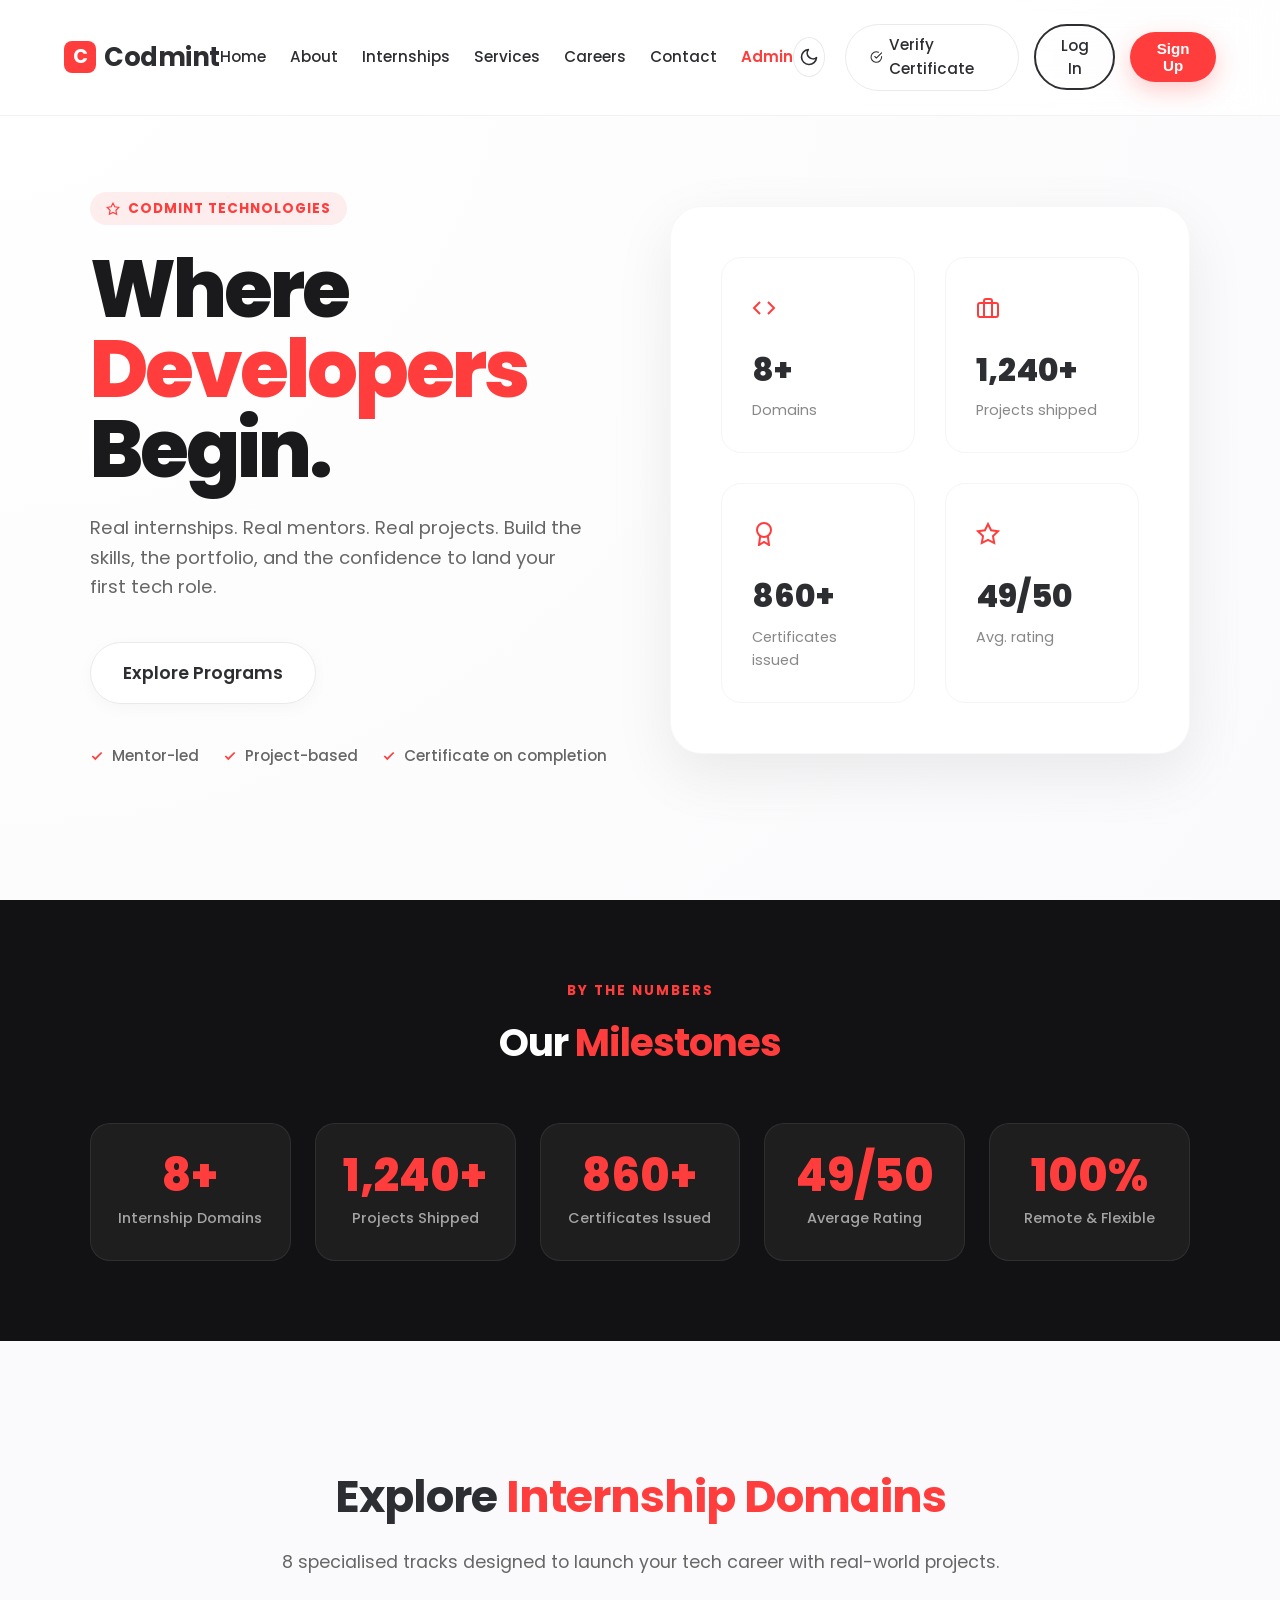
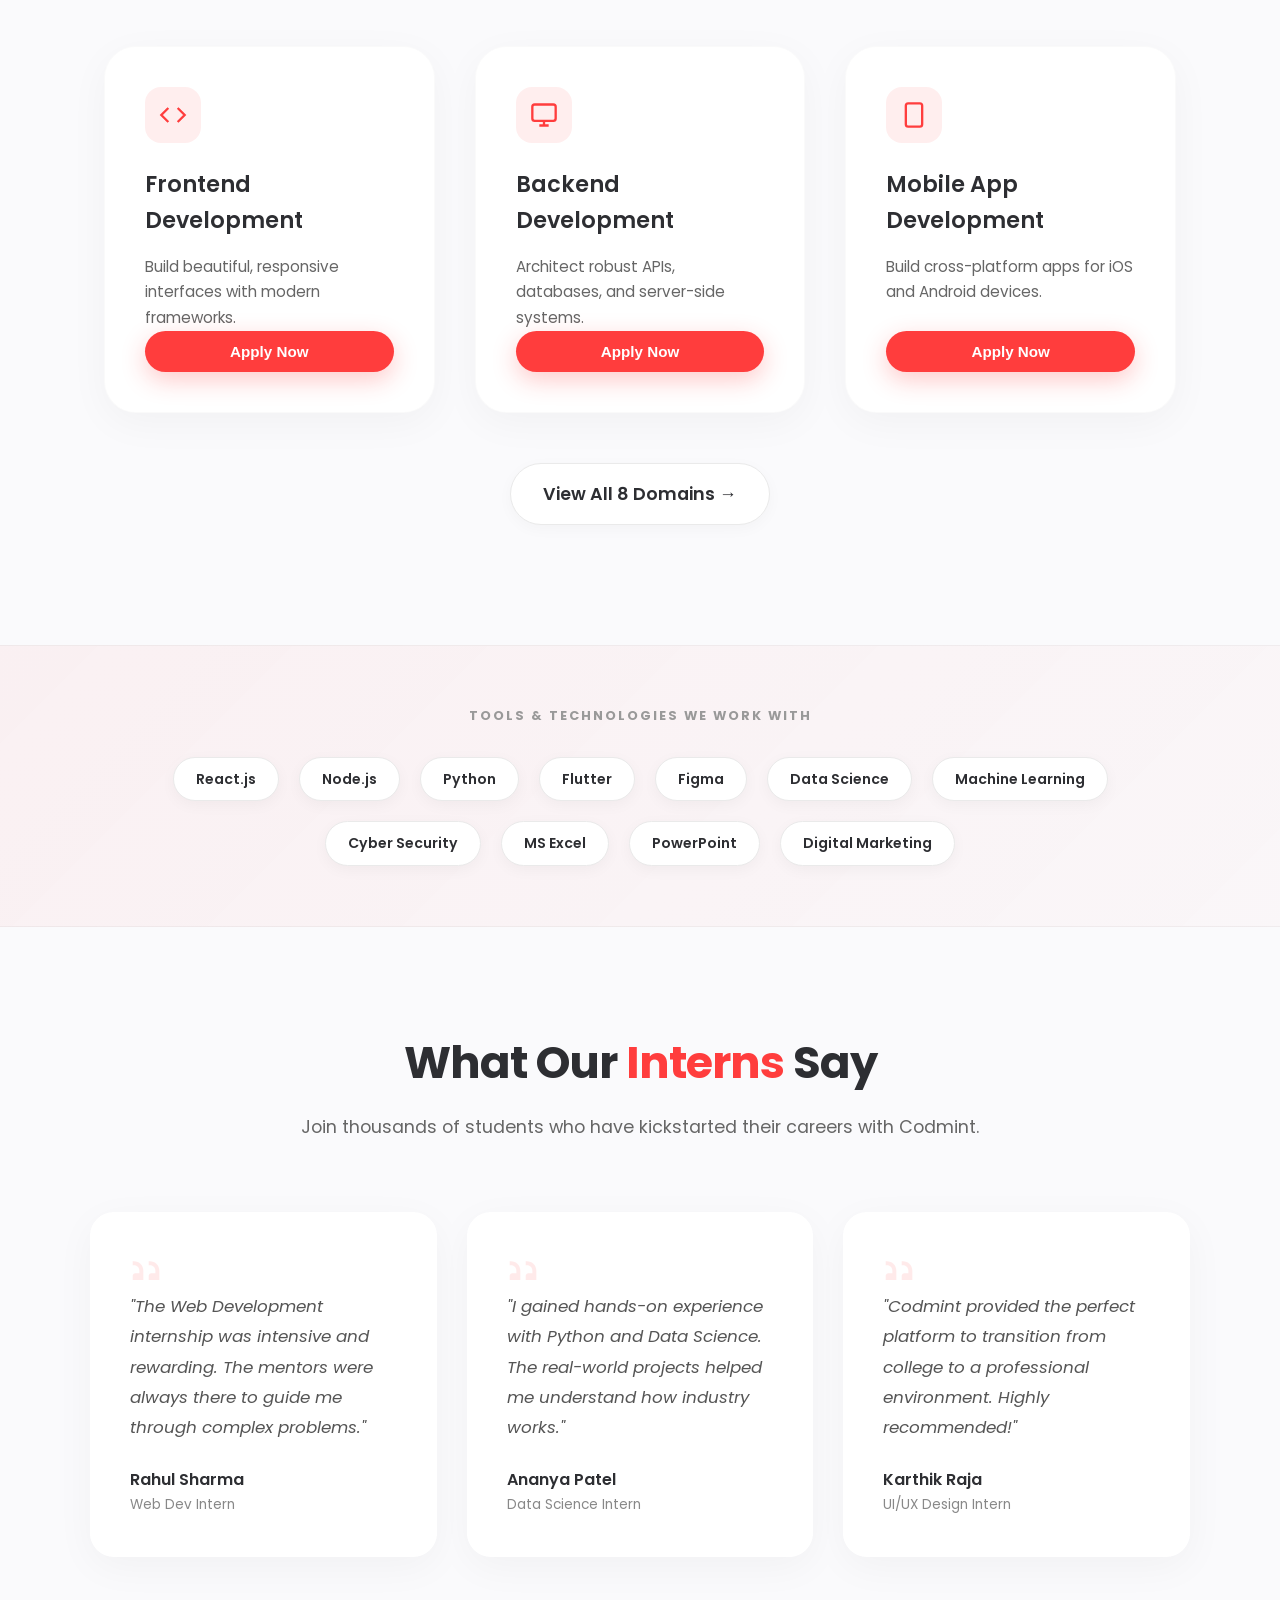
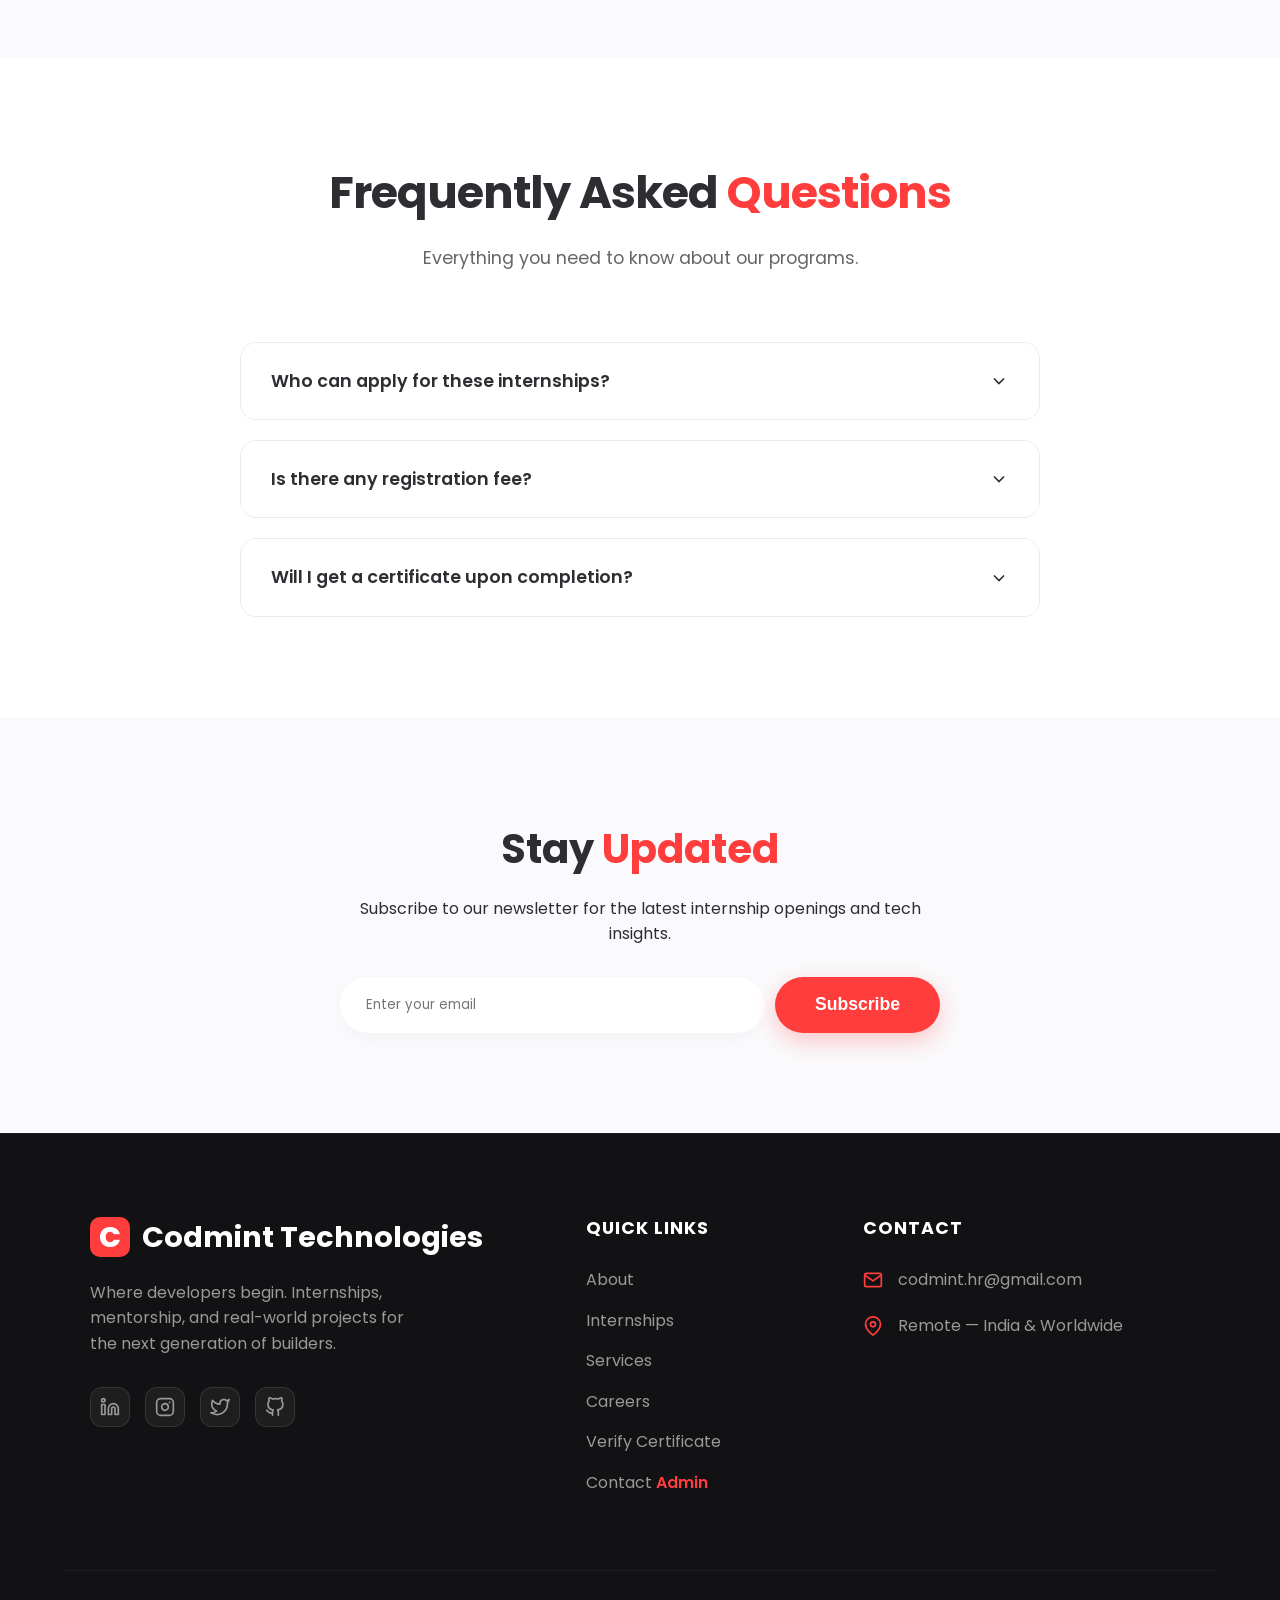
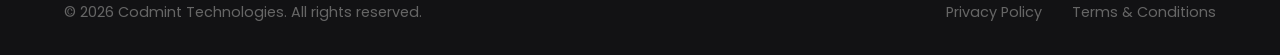
==== commit 2be961f9: "Implement global dark theme switcher, client-side PDF certificate download, interactive Kanban board" ====
--- a/index.html
+++ b/index.html
@@ -1,553 +1,563 @@
-<!DOCTYPE html>
-<html lang="en">
-
-<head>
-    <meta charset="UTF-8">
-    <meta name="viewport" content="width=device-width, initial-scale=1.0">
-    <title>Codmint Technologies | Where Developers Begin</title>
-    <meta name="description" content="Codmint Technologies — Real internships, real mentors, real projects. Build skills, portfolio, and confidence to land your first tech role.">
-    <!-- Modern Typography: Poppins -->
-    <link href="https://fonts.googleapis.com/css2?family=Poppins:wght@400;500;600;700&display=swap" rel="stylesheet">
-    <link rel="stylesheet" href="css/style.css">
-</head>
-
-<body>
-
-    <!-- Glassmorphism Sticky Navigation -->
-    <header id="main-header">
-        <a href="#" class="logo" style="display: flex; align-items: center; gap: 8px;">
-            <div
-                style="background-color: var(--primary-red); color: white; width: 32px; height: 32px; border-radius: 8px; display: flex; align-items: center; justify-content: center; font-weight: bold; font-size: 1.2rem;">
-                C</div>
-            Codmint
-        </a>
-        <nav class="main-nav">
-            <a href="index.html">Home</a>
-            <a href="about.html">About</a>
-            <a href="internships.html">Internships</a>
-            <a href="services.html">Services</a>
-            <a href="careers.html">Careers</a>
-            <a href="contact.html">Contact</a>
-            <a href="admin.html" style="color: var(--primary-red); font-weight: 600;">Admin</a>
-        </nav>
-        <div class="header-actions" style="display: flex; align-items: center; gap: 15px;">
-            <a href="verify.html" class="nav-btn verify-btn"
-                style="display: flex; align-items: center; gap: 6px; border: 1px solid #EAEAEA; background: var(--white); text-decoration: none;">
-                <svg width="16" height="16" viewBox="0 0 24 24" fill="none" stroke="currentColor" stroke-width="2"
-                    stroke-linecap="round" stroke-linejoin="round">
-                    <path d="M22 11.08V12a10 10 0 1 1-5.93-9.14"></path>
-                    <polyline points="22 4 12 14.01 9 11.01"></polyline>
-                </svg>
-                <span class="btn-text">Verify Certificate</span>
-            </a>
-            <button id="login-btn" class="nav-btn" style="padding: 8px 20px; font-size: 0.95rem;">Log In</button>
-            <button id="register-btn" class="cta-btn" style="padding: 8px 20px; font-size: 0.95rem;">Sign Up</button>
-            <span id="user-display" style="display: none; font-weight: 600; color: var(--primary-red);"></span>
-            <button id="logout-btn" class="nav-btn" style="display: none;">Log Out</button>
-            <button class="mobile-menu-btn" id="mobile-menu-btn" aria-label="Toggle Menu">
-                <svg width="24" height="24" viewBox="0 0 24 24" fill="none" stroke="currentColor" stroke-width="2"
-                    stroke-linecap="round" stroke-linejoin="round">
-                    <line x1="3" y1="12" x2="21" y2="12"></line>
-                    <line x1="3" y1="6" x2="21" y2="6"></line>
-                    <line x1="3" y1="18" x2="21" y2="18"></line>
-                </svg>
-            </button>
-        </div>
-    </header>
-
-    <!-- Hero Section -->
-    <section class="hero">
-        <div class="hero-container">
-            <div class="hero-text fade-in-up">
-                <div class="hero-badge">
-                    <svg width="14" height="14" viewBox="0 0 24 24" fill="none" stroke="currentColor" stroke-width="2">
-                        <path
-                            d="M12 2l3.09 6.26L22 9.27l-5 4.87 1.18 6.88L12 17.77l-6.18 3.25L7 14.14 2 9.27l6.91-1.01L12 2z">
-                        </path>
-                    </svg>
-                    CODMINT TECHNOLOGIES
-                </div>
-                <h1>Where <span class="text-red">Developers</span><br>Begin.</h1>
-                <p>Real internships. Real mentors. Real projects. Build the skills, the portfolio, and the confidence to
-                    land your first tech role.</p>
-                <div class="hero-buttons">
-                    <a href="internships.html" class="secondary-btn">Explore Programs</a>
-                </div>
-                <div class="hero-features">
-                    <span><svg width="14" height="14" viewBox="0 0 24 24" fill="none" stroke="var(--primary-red)"
-                            stroke-width="3">
-                            <polyline points="20 6 9 17 4 12"></polyline>
-                        </svg> Mentor-led</span>
-                    <span><svg width="14" height="14" viewBox="0 0 24 24" fill="none" stroke="var(--primary-red)"
-                            stroke-width="3">
-                            <polyline points="20 6 9 17 4 12"></polyline>
-                        </svg> Project-based</span>
-                    <span><svg width="14" height="14" viewBox="0 0 24 24" fill="none" stroke="var(--primary-red)"
-                            stroke-width="3">
-                            <polyline points="20 6 9 17 4 12"></polyline>
-                        </svg> Certificate on completion</span>
-                </div>
-            </div>
-            <div class="hero-stats fade-in-up" style="animation-delay: 0.2s;">
-                <div class="stats-card">
-                    <div class="stat-item">
-                        <div class="stat-icon text-red">
-                            <svg width="24" height="24" viewBox="0 0 24 24" fill="none" stroke="currentColor"
-                                stroke-width="2">
-                                <polyline points="16 18 22 12 16 6"></polyline>
-                                <polyline points="8 6 2 12 8 18"></polyline>
-                            </svg>
-                        </div>
-                        <h3>8+</h3>
-                        <p>Domains</p>
-                    </div>
-                    <div class="stat-item">
-                        <div class="stat-icon text-red">
-                            <svg width="24" height="24" viewBox="0 0 24 24" fill="none" stroke="currentColor"
-                                stroke-width="2">
-                                <rect x="2" y="7" width="20" height="14" rx="2" ry="2"></rect>
-                                <path d="M16 21V5a2 2 0 0 0-2-2h-4a2 2 0 0 0-2 2v16"></path>
-                            </svg>
-                        </div>
-                        <h3>1,240+</h3>
-                        <p>Projects shipped</p>
-                    </div>
-                    <div class="stat-item">
-                        <div class="stat-icon text-red">
-                            <svg width="24" height="24" viewBox="0 0 24 24" fill="none" stroke="currentColor"
-                                stroke-width="2">
-                                <circle cx="12" cy="8" r="7"></circle>
-                                <polyline points="8.21 13.89 7 23 12 20 17 23 15.79 13.88"></polyline>
-                            </svg>
-                        </div>
-                        <h3>860+</h3>
-                        <p>Certificates issued</p>
-                    </div>
-                    <div class="stat-item">
-                        <div class="stat-icon text-red">
-                            <svg width="24" height="24" viewBox="0 0 24 24" fill="none" stroke="currentColor"
-                                stroke-width="2">
-                                <polygon
-                                    points="12 2 15.09 8.26 22 9.27 17 14.14 18.18 21.02 12 17.77 5.82 21.02 7 14.14 2 9.27 8.91 8.26 12 2">
-                                </polygon>
-                            </svg>
-                        </div>
-                        <h3>49/50</h3>
-                        <p>Avg. rating</p>
-                    </div>
-                </div>
-            </div>
-        </div>
-    </section>
-
-    <!-- Milestones / Numbers Section -->
-    <section style="background:#121214;padding:80px 5%;">
-        <div style="max-width:1100px;margin:0 auto;" class="scroll-reveal">
-            <div style="text-align:center;margin-bottom:50px;">
-                <p style="color:var(--primary-red);font-weight:700;letter-spacing:2px;font-size:0.85rem;text-transform:uppercase;margin-bottom:10px;">By The Numbers</p>
-                <h2 style="color:#fff;font-size:2.4rem;font-weight:700;letter-spacing:-1px;">Our <span style="color:var(--primary-red);">Milestones</span></h2>
-            </div>
-            <div style="display:grid;grid-template-columns:repeat(auto-fit,minmax(180px,1fr));gap:24px;">
-                <div style="background:rgba(255,255,255,0.05);border:1px solid rgba(255,255,255,0.08);border-radius:20px;padding:30px 24px;text-align:center;transition:all 0.3s;">
-                    <div style="font-size:2.8rem;font-weight:800;color:var(--primary-red);line-height:1;margin-bottom:8px;">8+</div>
-                    <div style="font-size:0.9rem;color:rgba(255,255,255,0.6);font-weight:500;">Internship Domains</div>
-                </div>
-                <div style="background:rgba(255,255,255,0.05);border:1px solid rgba(255,255,255,0.08);border-radius:20px;padding:30px 24px;text-align:center;transition:all 0.3s;">
-                    <div style="font-size:2.8rem;font-weight:800;color:var(--primary-red);line-height:1;margin-bottom:8px;">1,240+</div>
-                    <div style="font-size:0.9rem;color:rgba(255,255,255,0.6);font-weight:500;">Projects Shipped</div>
-                </div>
-                <div style="background:rgba(255,255,255,0.05);border:1px solid rgba(255,255,255,0.08);border-radius:20px;padding:30px 24px;text-align:center;transition:all 0.3s;">
-                    <div style="font-size:2.8rem;font-weight:800;color:var(--primary-red);line-height:1;margin-bottom:8px;">860+</div>
-                    <div style="font-size:0.9rem;color:rgba(255,255,255,0.6);font-weight:500;">Certificates Issued</div>
-                </div>
-                <div style="background:rgba(255,255,255,0.05);border:1px solid rgba(255,255,255,0.08);border-radius:20px;padding:30px 24px;text-align:center;transition:all 0.3s;">
-                    <div style="font-size:2.8rem;font-weight:800;color:var(--primary-red);line-height:1;margin-bottom:8px;">49/50</div>
-                    <div style="font-size:0.9rem;color:rgba(255,255,255,0.6);font-weight:500;">Average Rating</div>
-                </div>
-                <div style="background:rgba(255,255,255,0.05);border:1px solid rgba(255,255,255,0.08);border-radius:20px;padding:30px 24px;text-align:center;transition:all 0.3s;">
-                    <div style="font-size:2.8rem;font-weight:800;color:var(--primary-red);line-height:1;margin-bottom:8px;">100%</div>
-                    <div style="font-size:0.9rem;color:rgba(255,255,255,0.6);font-weight:500;">Remote &amp; Flexible</div>
-                </div>
-            </div>
-        </div>
-    </section>
-
-    <!-- Internship Domains Preview -->
-    <section class="domains-section">
-        <div class="section-header scroll-reveal">
-            <h2>Explore <span class="text-red">Internship Domains</span></h2>
-            <p>8 specialised tracks designed to launch your tech career with real-world projects.</p>
-        </div>
-        <div class="card-grid">
-            <div class="card scroll-reveal">
-                <div class="card-icon"><svg width="28" height="28" viewBox="0 0 24 24" fill="none" stroke="currentColor" stroke-width="2"><polyline points="16 18 22 12 16 6"></polyline><polyline points="8 6 2 12 8 18"></polyline></svg></div>
-                <h3>Frontend Development</h3>
-                <p>Build beautiful, responsive interfaces with modern frameworks.</p>
-                <button class="cta-btn apply-btn" data-domain="Frontend Development">Apply Now</button>
-            </div>
-            <div class="card scroll-reveal">
-                <div class="card-icon"><svg width="28" height="28" viewBox="0 0 24 24" fill="none" stroke="currentColor" stroke-width="2"><rect x="2" y="3" width="20" height="14" rx="2"></rect><line x1="8" y1="21" x2="16" y2="21"></line><line x1="12" y1="17" x2="12" y2="21"></line></svg></div>
-                <h3>Backend Development</h3>
-                <p>Architect robust APIs, databases, and server-side systems.</p>
-                <button class="cta-btn apply-btn" data-domain="Backend Development">Apply Now</button>
-            </div>
-            <div class="card scroll-reveal">
-                <div class="card-icon"><svg width="28" height="28" viewBox="0 0 24 24" fill="none" stroke="currentColor" stroke-width="2"><rect x="5" y="2" width="14" height="20" rx="2"></rect><line x1="12" y1="18" x2="12.01" y2="18"></line></svg></div>
-                <h3>Mobile App Development</h3>
-                <p>Build cross-platform apps for iOS and Android devices.</p>
-                <button class="cta-btn apply-btn" data-domain="Mobile App Development">Apply Now</button>
-            </div>
-        </div>
-        <div style="text-align:center;margin-top:50px;">
-            <a href="internships.html" class="secondary-btn">View All 8 Domains &rarr;</a>
-        </div>
-    </section>
-
-    <!-- Scrolling Tutorials / Tools Banner -->
-    <section style="background:linear-gradient(135deg,rgba(255,61,61,0.05),rgba(255,61,61,0.02));padding:60px 5%;overflow:hidden;border-top:1px solid rgba(0,0,0,0.04);border-bottom:1px solid rgba(0,0,0,0.04);">
-        <div style="max-width:1100px;margin:0 auto;">
-            <p style="text-align:center;font-size:0.8rem;font-weight:700;letter-spacing:2px;color:#999;text-transform:uppercase;margin-bottom:30px;">Tools &amp; Technologies We Work With</p>
-            <div style="display:flex;gap:20px;flex-wrap:wrap;justify-content:center;align-items:center;">
-                <span style="background:#fff;border:1px solid #EAEAEA;border-radius:50px;padding:10px 22px;font-size:0.88rem;font-weight:600;color:var(--dark-grey);box-shadow:0 4px 15px rgba(0,0,0,0.04);">React.js</span>
-                <span style="background:#fff;border:1px solid #EAEAEA;border-radius:50px;padding:10px 22px;font-size:0.88rem;font-weight:600;color:var(--dark-grey);box-shadow:0 4px 15px rgba(0,0,0,0.04);">Node.js</span>
-                <span style="background:#fff;border:1px solid #EAEAEA;border-radius:50px;padding:10px 22px;font-size:0.88rem;font-weight:600;color:var(--dark-grey);box-shadow:0 4px 15px rgba(0,0,0,0.04);">Python</span>
-                <span style="background:#fff;border:1px solid #EAEAEA;border-radius:50px;padding:10px 22px;font-size:0.88rem;font-weight:600;color:var(--dark-grey);box-shadow:0 4px 15px rgba(0,0,0,0.04);">Flutter</span>
-                <span style="background:#fff;border:1px solid #EAEAEA;border-radius:50px;padding:10px 22px;font-size:0.88rem;font-weight:600;color:var(--dark-grey);box-shadow:0 4px 15px rgba(0,0,0,0.04);">Figma</span>
-                <span style="background:#fff;border:1px solid #EAEAEA;border-radius:50px;padding:10px 22px;font-size:0.88rem;font-weight:600;color:var(--dark-grey);box-shadow:0 4px 15px rgba(0,0,0,0.04);">Data Science</span>
-                <span style="background:#fff;border:1px solid #EAEAEA;border-radius:50px;padding:10px 22px;font-size:0.88rem;font-weight:600;color:var(--dark-grey);box-shadow:0 4px 15px rgba(0,0,0,0.04);">Machine Learning</span>
-                <span style="background:#fff;border:1px solid #EAEAEA;border-radius:50px;padding:10px 22px;font-size:0.88rem;font-weight:600;color:var(--dark-grey);box-shadow:0 4px 15px rgba(0,0,0,0.04);">Cyber Security</span>
-                <span style="background:#fff;border:1px solid #EAEAEA;border-radius:50px;padding:10px 22px;font-size:0.88rem;font-weight:600;color:var(--dark-grey);box-shadow:0 4px 15px rgba(0,0,0,0.04);">MS Excel</span>
-                <span style="background:#fff;border:1px solid #EAEAEA;border-radius:50px;padding:10px 22px;font-size:0.88rem;font-weight:600;color:var(--dark-grey);box-shadow:0 4px 15px rgba(0,0,0,0.04);">PowerPoint</span>
-                <span style="background:#fff;border:1px solid #EAEAEA;border-radius:50px;padding:10px 22px;font-size:0.88rem;font-weight:600;color:var(--dark-grey);box-shadow:0 4px 15px rgba(0,0,0,0.04);">Digital Marketing</span>
-            </div>
-        </div>
-    </section>
-
-
-
-
-
-    <!-- Testimonials Section -->
-    <section class="testimonials">
-        <div class="container scroll-reveal">
-            <div class="section-header">
-                <h2>What Our <span class="text-red">Interns</span> Say</h2>
-                <p>Join thousands of students who have kickstarted their careers with Codmint.</p>
-            </div>
-            <div class="testimonials-grid">
-                <div class="testimonial-card">
-                    <div class="quote-icon">
-                        <svg width="32" height="32" viewBox="0 0 24 24" fill="var(--primary-red)" style="opacity: 0.1;">
-                            <path
-                                d="M14.017 21L14.017 18C14.017 16.8954 14.9124 16 16.017 16H19.017V14C19.017 11.7909 17.2261 10 15.017 10H14.017V7H15.017C18.883 7 22.017 10.134 22.017 14V21H14.017ZM2.017 21L2.017 18C2.017 16.8954 2.91243 16 4.017 16H7.017V14C7.017 11.7909 5.2261 10 3.017 10H2.017V7H3.017C6.88297 7 10.017 10.134 10.017 14V21H2.017Z">
-                            </path>
-                        </svg>
-                    </div>
-                    <p>"The Web Development internship was intensive and rewarding. The mentors were always there to
-                        guide me through complex problems."</p>
-                    <div class="testimonial-user">
-                        <div class="user-info">
-                            <h4>Rahul Sharma</h4>
-                            <p>Web Dev Intern</p>
-                        </div>
-                    </div>
-                </div>
-                <div class="testimonial-card">
-                    <div class="quote-icon">
-                        <svg width="32" height="32" viewBox="0 0 24 24" fill="var(--primary-red)" style="opacity: 0.1;">
-                            <path
-                                d="M14.017 21L14.017 18C14.017 16.8954 14.9124 16 16.017 16H19.017V14C19.017 11.7909 17.2261 10 15.017 10H14.017V7H15.017C18.883 7 22.017 10.134 22.017 14V21H14.017ZM2.017 21L2.017 18C2.017 16.8954 2.91243 16 4.017 16H7.017V14C7.017 11.7909 5.2261 10 3.017 10H2.017V7H3.017C6.88297 7 10.017 10.134 10.017 14V21H2.017Z">
-                            </path>
-                        </svg>
-                    </div>
-                    <p>"I gained hands-on experience with Python and Data Science. The real-world projects helped me
-                        understand how industry works."</p>
-                    <div class="testimonial-user">
-                        <div class="user-info">
-                            <h4>Ananya Patel</h4>
-                            <p>Data Science Intern</p>
-                        </div>
-                    </div>
-                </div>
-                <div class="testimonial-card">
-                    <div class="quote-icon">
-                        <svg width="32" height="32" viewBox="0 0 24 24" fill="var(--primary-red)" style="opacity: 0.1;">
-                            <path
-                                d="M14.017 21L14.017 18C14.017 16.8954 14.9124 16 16.017 16H19.017V14C19.017 11.7909 17.2261 10 15.017 10H14.017V7H15.017C18.883 7 22.017 10.134 22.017 14V21H14.017ZM2.017 21L2.017 18C2.017 16.8954 2.91243 16 4.017 16H7.017V14C7.017 11.7909 5.2261 10 3.017 10H2.017V7H3.017C6.88297 7 10.017 10.134 10.017 14V21H2.017Z">
-                            </path>
-                        </svg>
-                    </div>
-                    <p>"Codmint provided the perfect platform to transition from college to a professional environment.
-                        Highly recommended!"</p>
-                    <div class="testimonial-user">
-                        <div class="user-info">
-                            <h4>Karthik Raja</h4>
-                            <p>UI/UX Design Intern</p>
-                        </div>
-                    </div>
-                </div>
-            </div>
-        </div>
-    </section>
-
-    <!-- FAQ Section -->
-    <section class="faq-section">
-        <div class="container scroll-reveal">
-            <div class="section-header">
-                <h2>Frequently Asked <span class="text-red">Questions</span></h2>
-                <p>Everything you need to know about our programs.</p>
-            </div>
-            <div class="faq-grid">
-                <div class="faq-item">
-                    <div class="faq-question">
-                        <h3>Who can apply for these internships?</h3>
-                        <svg width="20" height="20" viewBox="0 0 24 24" fill="none" stroke="currentColor"
-                            stroke-width="2">
-                            <polyline points="6 9 12 15 18 9"></polyline>
-                        </svg>
-                    </div>
-                    <div class="faq-answer">
-                        <p>Our internships are open to college students, fresh graduates, and anyone looking to switch
-                            their career to technology.</p>
-                    </div>
-                </div>
-                <div class="faq-item">
-                    <div class="faq-question">
-                        <h3>Is there any registration fee?</h3>
-                        <svg width="20" height="20" viewBox="0 0 24 24" fill="none" stroke="currentColor"
-                            stroke-width="2">
-                            <polyline points="6 9 12 15 18 9"></polyline>
-                        </svg>
-                    </div>
-                    <div class="faq-answer">
-                        <p>Some of our specialized training programs may have a nominal fee, while others are
-                            merit-based and free. Check the specific program details for more info.</p>
-                    </div>
-                </div>
-                <div class="faq-item">
-                    <div class="faq-question">
-                        <h3>Will I get a certificate upon completion?</h3>
-                        <svg width="20" height="20" viewBox="0 0 24 24" fill="none" stroke="currentColor"
-                            stroke-width="2">
-                            <polyline points="6 9 12 15 18 9"></polyline>
-                        </svg>
-                    </div>
-                    <div class="faq-answer">
-                        <p>Yes, all successful interns receive a verified certificate that can be showcased on LinkedIn
-                            and added to your resume.</p>
-                    </div>
-                </div>
-            </div>
-        </div>
-    </section>
-
-    <!-- Newsletter Section -->
-    <section class="newsletter-section">
-        <div class="newsletter-content scroll-reveal">
-            <h2>Stay <span class="text-red">Updated</span></h2>
-            <p>Subscribe to our newsletter for the latest internship openings and tech insights.</p>
-            <form class="newsletter-form" id="newsletter-form">
-                <input type="email" placeholder="Enter your email" required>
-                <button type="submit" class="cta-btn">Subscribe</button>
-            </form>
-        </div>
-    </section>
-
-    <footer id="contact">
-        <div class="footer-container">
-            <div class="footer-brand">
-                <h3>
-                    <div class="logo-icon">C</div> Codmint Technologies
-                </h3>
-                <p>Where developers begin. Internships, mentorship, and real-world projects for the next generation of
-                    builders.</p>
-                <div class="social-links">
-                    <a href="#" class="social-icon" aria-label="LinkedIn">
-                        <svg width="20" height="20" viewBox="0 0 24 24" fill="none" stroke="currentColor"
-                            stroke-width="2" stroke-linecap="round" stroke-linejoin="round">
-                            <path d="M16 8a6 6 0 0 1 6 6v7h-4v-7a2 2 0 0 0-2-2 2 2 0 0 0-2 2v7h-4v-7a6 6 0 0 1 6-6z">
-                            </path>
-                            <rect x="2" y="9" width="4" height="12"></rect>
-                            <circle cx="4" cy="4" r="2"></circle>
-                        </svg>
-                    </a>
-                    <a href="#" class="social-icon" aria-label="Instagram">
-                        <svg width="20" height="20" viewBox="0 0 24 24" fill="none" stroke="currentColor"
-                            stroke-width="2" stroke-linecap="round" stroke-linejoin="round">
-                            <rect x="2" y="2" width="20" height="20" rx="5" ry="5"></rect>
-                            <path d="M16 11.37A4 4 0 1 1 12.63 8 4 4 0 0 1 16 11.37z"></path>
-                            <line x1="17.5" y1="6.5" x2="17.51" y2="6.5"></line>
-                        </svg>
-                    </a>
-                    <a href="#" class="social-icon" aria-label="Twitter">
-                        <svg width="20" height="20" viewBox="0 0 24 24" fill="none" stroke="currentColor"
-                            stroke-width="2" stroke-linecap="round" stroke-linejoin="round">
-                            <path
-                                d="M23 3a10.9 10.9 0 0 1-3.14 1.53 4.48 4.48 0 0 0-7.86 3v1A10.66 10.66 0 0 1 3 4s-4 9 5 13a11.64 11.64 0 0 1-7 2c9 5 20 0 20-11.5a4.5 4.5 0 0 0-.08-.83A7.72 7.72 0 0 0 23 3z">
-                            </path>
-                        </svg>
-                    </a>
-                    <a href="#" class="social-icon" aria-label="GitHub">
-                        <svg width="20" height="20" viewBox="0 0 24 24" fill="none" stroke="currentColor"
-                            stroke-width="2" stroke-linecap="round" stroke-linejoin="round">
-                            <path
-                                d="M9 19c-5 1.5-5-2.5-7-3m14 6v-3.87a3.37 3.37 0 0 0-.94-2.61c3.14-.35 6.44-1.54 6.44-7A5.44 5.44 0 0 0 20 4.77 5.07 5.07 0 0 0 19.91 1S18.73.65 16 2.48a13.38 13.38 0 0 0-7 0C6.27.65 5.09 1 5.09 1A5.07 5.07 0 0 0 5 4.77a5.44 5.44 0 0 0-1.5 3.78c0 5.42 3.3 6.61 6.44 7A3.37 3.37 0 0 0 9 18.13V22">
-                            </path>
-                        </svg>
-                    </a>
-                </div>
-            </div>
-            <div class="footer-links">
-                <h4>Quick Links</h4>
-                <ul>
-                    <li><a href="about.html">About</a></li>
-                    <li><a href="internships.html">Internships</a></li>
-                    <li><a href="services.html">Services</a></li>
-                    <li><a href="careers.html">Careers</a></li>
-                    <li><a href="verify.html">Verify Certificate</a></li>
-                    <li><a href="contact.html">Contact</a>
-            <a href="admin.html" style="color: var(--primary-red); font-weight: 600;">Admin</a></li>
-                </ul>
-            </div>
-            <div class="footer-contact">
-                <h4>Contact</h4>
-                <div class="contact-item">
-                    <svg width="20" height="20" viewBox="0 0 24 24" fill="none" stroke="currentColor" stroke-width="2"
-                        stroke-linecap="round" stroke-linejoin="round">
-                        <path d="M4 4h16c1.1 0 2 .9 2 2v12c0 1.1-.9 2-2 2H4c-1.1 0-2-.9-2-2V6c0-1.1.9-2 2-2z"></path>
-                        <polyline points="22,6 12,13 2,6"></polyline>
-                    </svg>
-                    <p>codmint.hr@gmail.com</p>
-                </div>
-                <div class="contact-item">
-                    <svg width="20" height="20" viewBox="0 0 24 24" fill="none" stroke="currentColor" stroke-width="2"
-                        stroke-linecap="round" stroke-linejoin="round">
-                        <path d="M21 10c0 7-9 13-9 13s-9-6-9-13a9 9 0 0 1 18 0z"></path>
-                        <circle cx="12" cy="10" r="3"></circle>
-                    </svg>
-                    <p>Remote — India & Worldwide</p>
-                </div>
-            </div>
-        </div>
-        <div class="footer-bottom">
-            <p>&copy; 2026 Codmint Technologies. All rights reserved.</p>
-            <div class="footer-legal">
-                <a href="#">Privacy Policy</a>
-                <a href="#">Terms & Conditions</a>
-            </div>
-        </div>
-    </footer>
-
-    <!-- Professional Login Modal -->
-    <div id="login-modal" class="modal">
-        <div class="modal-content">
-            <span class="close-btn" id="login-close">&times;</span>
-            <h2>Welcome Back</h2>
-            <p>Log in to access your dashboard</p>
-            <form id="login-form" class="login-form" autocomplete="off">
-                <div class="input-group">
-                    <label for="email">Email Address</label>
-                    <input type="email" id="email" placeholder="name@example.com" required autocomplete="off">
-                </div>
-                <div class="input-group">
-                    <label for="password">Password</label>
-                    <input type="password" id="password" placeholder="••••••••" required autocomplete="new-password">
-                </div>
-                <div class="form-options">
-                    <label><input type="checkbox" id="remember-me"> Remember me</label>
-                    <a href="#" class="forgot-pwd">Forgot Password?</a>
-                </div>
-                <p id="login-error" style="color: red; font-size: 0.85rem; margin-bottom: 10px; display: none;">Invalid
-                    email or password.</p>
-                <button type="submit" class="cta-btn login-submit">Log In</button>
-            </form>
-            <p class="signup-link">Don't have an account? <a href="#" id="switch-to-register">Sign up</a></p>
-        </div>
-    </div>
-
-    <!-- Professional Register Modal -->
-    <div id="register-modal" class="modal">
-        <div class="modal-content">
-            <span class="close-btn" id="register-close">&times;</span>
-            <h2>Create Account</h2>
-            <p>Join Codmint Technologies today</p>
-            <form id="register-form" class="login-form" autocomplete="off">
-                <div class="input-group">
-                    <label for="reg-name">Full Name</label>
-                    <input type="text" id="reg-name" placeholder="John Doe" required minlength="3" autocomplete="off">
-                </div>
-                <div class="input-group">
-                    <label for="reg-email">Email Address</label>
-                    <input type="email" id="reg-email" placeholder="name@example.com" required autocomplete="off">
-                </div>
-                <div class="input-group">
-                    <label for="reg-password">Password</label>
-                    <input type="password" id="reg-password" placeholder="••••••••" required minlength="6"
-                        autocomplete="new-password">
-                </div>
-                <div class="input-group">
-                    <label for="reg-confirm">Confirm Password</label>
-                    <input type="password" id="reg-confirm" placeholder="••••••••" required minlength="6"
-                        autocomplete="new-password">
-                </div>
-                <p id="reg-error" style="color: red; font-size: 0.85rem; margin-bottom: 10px; display: none;">Passwords
-                    do not match.</p>
-                <button type="submit" class="cta-btn login-submit">Create Account</button>
-            </form>
-            <p class="signup-link">Already have an account? <a href="#" id="switch-to-login">Log In</a></p>
-        </div>
-    </div>
-
-    <!-- Professional Apply Modal -->
-    <div id="apply-modal" class="modal">
-        <div class="modal-content" style="max-height: 90vh; overflow-y: auto;">
-            <span class="close-btn" id="apply-close">&times;</span>
-            <h2>Apply for Internship</h2>
-            <p>Take the first step towards your tech career.</p>
-            <form id="apply-form" class="login-form" autocomplete="off">
-                <div class="input-group">
-                    <label for="apply-domain">Selected Domain</label>
-                    <input type="text" id="apply-domain" readonly
-                        style="background-color: #f5f5f5; color: #888; cursor: not-allowed;">
-                </div>
-                <div class="input-group">
-                    <label for="apply-name">Full Name</label>
-                    <input type="text" id="apply-name" placeholder="John Doe" required autocomplete="off">
-                </div>
-                <div class="input-group">
-                    <label for="apply-email">Email Address</label>
-                    <input type="email" id="apply-email" placeholder="name@example.com" required autocomplete="off">
-                </div>
-                <div class="input-group">
-                    <label for="apply-phone">Phone Number</label>
-                    <input type="tel" id="apply-phone" placeholder="9876543210" required autocomplete="off"
-                        maxlength="10" minlength="10" pattern="[0-9]{10}"
-                        oninput="this.value = this.value.replace(/[^0-9]/g, '')">
-                </div>
-                <p id="apply-phone-error" style="color: red; font-size: 0.85rem; margin-bottom: 10px; display: none;">
-                    Please enter a valid 10-digit phone number.</p>
-                <div class="input-group">
-                    <label for="apply-resume">Resume/CV Link (Google Drive, Dropbox, etc.)</label>
-                    <input type="url" id="apply-resume" placeholder="https://..." required autocomplete="off">
-                </div>
-                <div class="input-group">
-                    <label for="apply-cover">Cover Letter (Optional)</label>
-                    <textarea id="apply-cover" rows="3" placeholder="Why are you a good fit for this role?"
-                        style="width: 100%; padding: 14px 20px; border: 2px solid #EAEAEA; border-radius: 12px; font-family: inherit; font-size: 1rem; resize: vertical; outline: none; transition: var(--transition-smooth);"></textarea>
-                </div>
-                <button type="submit" class="cta-btn login-submit" style="margin-top: 10px;">Submit Application</button>
-            </form>
-        </div>
-    </div>
-
-    <button id="back-to-top" class="back-to-top" aria-label="Back to Top">
-        <svg width="24" height="24" viewBox="0 0 24 24" fill="none" stroke="currentColor" stroke-width="2"
-            stroke-linecap="round" stroke-linejoin="round">
-            <polyline points="18 15 12 9 6 15"></polyline>
-        </svg>
-    </button>
-
-    <script src="js/main.js"></script>
-</body>
-
-</html>+<!DOCTYPE html>
+<html lang="en">
+
+<head>
+    <meta charset="UTF-8">
+    <meta name="viewport" content="width=device-width, initial-scale=1.0">
+    <title>Codmint Technologies | Where Developers Begin</title>
+    <meta name="description" content="Codmint Technologies — Real internships, real mentors, real projects. Build skills, portfolio, and confidence to land your first tech role.">
+    <!-- Modern Typography: Poppins -->
+    <link href="https://fonts.googleapis.com/css2?family=Poppins:wght@400;500;600;700&display=swap" rel="stylesheet">
+    <link rel="stylesheet" href="css/style.css">
+</head>
+
+<body>
+    <script>
+        if (localStorage.getItem('theme') === 'dark') {
+            document.body.classList.add('dark-theme');
+        }
+    </script>
+
+    <!-- Glassmorphism Sticky Navigation -->
+    <header id="main-header">
+        <a href="#" class="logo" style="display: flex; align-items: center; gap: 8px;">
+            <div
+                style="background-color: var(--primary-red); color: white; width: 32px; height: 32px; border-radius: 8px; display: flex; align-items: center; justify-content: center; font-weight: bold; font-size: 1.2rem;">
+                C</div>
+            Codmint
+        </a>
+        <nav class="main-nav">
+            <a href='/'>Home</a>
+            <a href='/about'>About</a>
+            <a href='/internships'>Internships</a>
+            <a href='/services'>Services</a>
+            <a href='/careers'>Careers</a>
+            <a href='/contact'>Contact</a>
+            <a href='/admin' style='color: var(--primary-red); font-weight: 600;'>Admin</a>
+        </nav>
+        <div class="header-actions" style="display: flex; align-items: center; gap: 15px;">
+
+            <button id="theme-toggle" class="theme-toggle-btn" aria-label="Toggle Theme" style="background: none; border: none; cursor: pointer; color: var(--dark-grey); display: flex; align-items: center; justify-content: center; width: 40px; height: 40px; border-radius: 50%; border: 1px solid #EAEAEA; transition: var(--transition-smooth); margin-right: 5px;">
+                <svg id="theme-toggle-sun" width="20" height="20" viewBox="0 0 24 24" fill="none" stroke="currentColor" stroke-width="2" stroke-linecap="round" stroke-linejoin="round" style="display: none;"><circle cx="12" cy="12" r="5"></circle><line x1="12" y1="1" x2="12" y2="3"></line><line x1="12" y1="21" x2="12" y2="23"></line><line x1="4.22" y1="4.22" x2="5.64" y2="5.64"></line><line x1="18.36" y1="18.36" x2="19.78" y2="19.78"></line><line x1="1" y1="12" x2="3" y2="12"></line><line x1="21" y1="12" x2="23" y2="12"></line><line x1="4.22" y1="19.78" x2="5.64" y2="18.36"></line><line x1="18.36" y1="5.64" x2="19.78" y2="4.22"></line></svg>
+                <svg id="theme-toggle-moon" width="20" height="20" viewBox="0 0 24 24" fill="none" stroke="currentColor" stroke-width="2" stroke-linecap="round" stroke-linejoin="round"><path d="M21 12.79A9 9 0 1 1 11.21 3 7 7 0 0 0 21 12.79z"></path></svg>
+            </button>
+            <a class='nav-btn verify-btn' href='/verify' style='display: flex; align-items: center; gap: 6px; border: 1px solid #EAEAEA; background: var(--white); text-decoration: none;'>
+                <svg width="16" height="16" viewBox="0 0 24 24" fill="none" stroke="currentColor" stroke-width="2"
+                    stroke-linecap="round" stroke-linejoin="round">
+                    <path d="M22 11.08V12a10 10 0 1 1-5.93-9.14"></path>
+                    <polyline points="22 4 12 14.01 9 11.01"></polyline>
+                </svg>
+                <span class="btn-text">Verify Certificate</span>
+            </a>
+            <button id="login-btn" class="nav-btn" style="padding: 8px 20px; font-size: 0.95rem;">Log In</button>
+            <button id="register-btn" class="cta-btn" style="padding: 8px 20px; font-size: 0.95rem;">Sign Up</button>
+            <span id="user-display" style="display: none; font-weight: 600; color: var(--primary-red);"></span>
+            <button id="logout-btn" class="nav-btn" style="display: none;">Log Out</button>
+            <button class="mobile-menu-btn" id="mobile-menu-btn" aria-label="Toggle Menu">
+                <svg width="24" height="24" viewBox="0 0 24 24" fill="none" stroke="currentColor" stroke-width="2"
+                    stroke-linecap="round" stroke-linejoin="round">
+                    <line x1="3" y1="12" x2="21" y2="12"></line>
+                    <line x1="3" y1="6" x2="21" y2="6"></line>
+                    <line x1="3" y1="18" x2="21" y2="18"></line>
+                </svg>
+            </button>
+        </div>
+    </header>
+
+    <!-- Hero Section -->
+    <section class="hero">
+        <div class="hero-container">
+            <div class="hero-text fade-in-up">
+                <div class="hero-badge">
+                    <svg width="14" height="14" viewBox="0 0 24 24" fill="none" stroke="currentColor" stroke-width="2">
+                        <path
+                            d="M12 2l3.09 6.26L22 9.27l-5 4.87 1.18 6.88L12 17.77l-6.18 3.25L7 14.14 2 9.27l6.91-1.01L12 2z">
+                        </path>
+                    </svg>
+                    CODMINT TECHNOLOGIES
+                </div>
+                <h1>Where <span class="text-red">Developers</span><br>Begin.</h1>
+                <p>Real internships. Real mentors. Real projects. Build the skills, the portfolio, and the confidence to
+                    land your first tech role.</p>
+                <div class="hero-buttons">
+                    <a class='secondary-btn' href='/internships'>Explore Programs</a>
+                </div>
+                <div class="hero-features">
+                    <span><svg width="14" height="14" viewBox="0 0 24 24" fill="none" stroke="var(--primary-red)"
+                            stroke-width="3">
+                            <polyline points="20 6 9 17 4 12"></polyline>
+                        </svg> Mentor-led</span>
+                    <span><svg width="14" height="14" viewBox="0 0 24 24" fill="none" stroke="var(--primary-red)"
+                            stroke-width="3">
+                            <polyline points="20 6 9 17 4 12"></polyline>
+                        </svg> Project-based</span>
+                    <span><svg width="14" height="14" viewBox="0 0 24 24" fill="none" stroke="var(--primary-red)"
+                            stroke-width="3">
+                            <polyline points="20 6 9 17 4 12"></polyline>
+                        </svg> Certificate on completion</span>
+                </div>
+            </div>
+            <div class="hero-stats fade-in-up" style="animation-delay: 0.2s;">
+                <div class="stats-card">
+                    <div class="stat-item">
+                        <div class="stat-icon text-red">
+                            <svg width="24" height="24" viewBox="0 0 24 24" fill="none" stroke="currentColor"
+                                stroke-width="2">
+                                <polyline points="16 18 22 12 16 6"></polyline>
+                                <polyline points="8 6 2 12 8 18"></polyline>
+                            </svg>
+                        </div>
+                        <h3>8+</h3>
+                        <p>Domains</p>
+                    </div>
+                    <div class="stat-item">
+                        <div class="stat-icon text-red">
+                            <svg width="24" height="24" viewBox="0 0 24 24" fill="none" stroke="currentColor"
+                                stroke-width="2">
+                                <rect x="2" y="7" width="20" height="14" rx="2" ry="2"></rect>
+                                <path d="M16 21V5a2 2 0 0 0-2-2h-4a2 2 0 0 0-2 2v16"></path>
+                            </svg>
+                        </div>
+                        <h3>1,240+</h3>
+                        <p>Projects shipped</p>
+                    </div>
+                    <div class="stat-item">
+                        <div class="stat-icon text-red">
+                            <svg width="24" height="24" viewBox="0 0 24 24" fill="none" stroke="currentColor"
+                                stroke-width="2">
+                                <circle cx="12" cy="8" r="7"></circle>
+                                <polyline points="8.21 13.89 7 23 12 20 17 23 15.79 13.88"></polyline>
+                            </svg>
+                        </div>
+                        <h3>860+</h3>
+                        <p>Certificates issued</p>
+                    </div>
+                    <div class="stat-item">
+                        <div class="stat-icon text-red">
+                            <svg width="24" height="24" viewBox="0 0 24 24" fill="none" stroke="currentColor"
+                                stroke-width="2">
+                                <polygon
+                                    points="12 2 15.09 8.26 22 9.27 17 14.14 18.18 21.02 12 17.77 5.82 21.02 7 14.14 2 9.27 8.91 8.26 12 2">
+                                </polygon>
+                            </svg>
+                        </div>
+                        <h3>49/50</h3>
+                        <p>Avg. rating</p>
+                    </div>
+                </div>
+            </div>
+        </div>
+    </section>
+
+    <!-- Milestones / Numbers Section -->
+    <section style="background:#121214;padding:80px 5%;">
+        <div style="max-width:1100px;margin:0 auto;" class="scroll-reveal">
+            <div style="text-align:center;margin-bottom:50px;">
+                <p style="color:var(--primary-red);font-weight:700;letter-spacing:2px;font-size:0.85rem;text-transform:uppercase;margin-bottom:10px;">By The Numbers</p>
+                <h2 style="color:#fff;font-size:2.4rem;font-weight:700;letter-spacing:-1px;">Our <span style="color:var(--primary-red);">Milestones</span></h2>
+            </div>
+            <div style="display:grid;grid-template-columns:repeat(auto-fit,minmax(180px,1fr));gap:24px;">
+                <div style="background:rgba(255,255,255,0.05);border:1px solid rgba(255,255,255,0.08);border-radius:20px;padding:30px 24px;text-align:center;transition:all 0.3s;">
+                    <div style="font-size:2.8rem;font-weight:800;color:var(--primary-red);line-height:1;margin-bottom:8px;">8+</div>
+                    <div style="font-size:0.9rem;color:rgba(255,255,255,0.6);font-weight:500;">Internship Domains</div>
+                </div>
+                <div style="background:rgba(255,255,255,0.05);border:1px solid rgba(255,255,255,0.08);border-radius:20px;padding:30px 24px;text-align:center;transition:all 0.3s;">
+                    <div style="font-size:2.8rem;font-weight:800;color:var(--primary-red);line-height:1;margin-bottom:8px;">1,240+</div>
+                    <div style="font-size:0.9rem;color:rgba(255,255,255,0.6);font-weight:500;">Projects Shipped</div>
+                </div>
+                <div style="background:rgba(255,255,255,0.05);border:1px solid rgba(255,255,255,0.08);border-radius:20px;padding:30px 24px;text-align:center;transition:all 0.3s;">
+                    <div style="font-size:2.8rem;font-weight:800;color:var(--primary-red);line-height:1;margin-bottom:8px;">860+</div>
+                    <div style="font-size:0.9rem;color:rgba(255,255,255,0.6);font-weight:500;">Certificates Issued</div>
+                </div>
+                <div style="background:rgba(255,255,255,0.05);border:1px solid rgba(255,255,255,0.08);border-radius:20px;padding:30px 24px;text-align:center;transition:all 0.3s;">
+                    <div style="font-size:2.8rem;font-weight:800;color:var(--primary-red);line-height:1;margin-bottom:8px;">49/50</div>
+                    <div style="font-size:0.9rem;color:rgba(255,255,255,0.6);font-weight:500;">Average Rating</div>
+                </div>
+                <div style="background:rgba(255,255,255,0.05);border:1px solid rgba(255,255,255,0.08);border-radius:20px;padding:30px 24px;text-align:center;transition:all 0.3s;">
+                    <div style="font-size:2.8rem;font-weight:800;color:var(--primary-red);line-height:1;margin-bottom:8px;">100%</div>
+                    <div style="font-size:0.9rem;color:rgba(255,255,255,0.6);font-weight:500;">Remote &amp; Flexible</div>
+                </div>
+            </div>
+        </div>
+    </section>
+
+    <!-- Internship Domains Preview -->
+    <section class="domains-section">
+        <div class="section-header scroll-reveal">
+            <h2>Explore <span class="text-red">Internship Domains</span></h2>
+            <p>8 specialised tracks designed to launch your tech career with real-world projects.</p>
+        </div>
+        <div class="card-grid">
+            <div class="card scroll-reveal">
+                <div class="card-icon"><svg width="28" height="28" viewBox="0 0 24 24" fill="none" stroke="currentColor" stroke-width="2"><polyline points="16 18 22 12 16 6"></polyline><polyline points="8 6 2 12 8 18"></polyline></svg></div>
+                <h3>Frontend Development</h3>
+                <p>Build beautiful, responsive interfaces with modern frameworks.</p>
+                <button class="cta-btn apply-btn" data-domain="Frontend Development">Apply Now</button>
+            </div>
+            <div class="card scroll-reveal">
+                <div class="card-icon"><svg width="28" height="28" viewBox="0 0 24 24" fill="none" stroke="currentColor" stroke-width="2"><rect x="2" y="3" width="20" height="14" rx="2"></rect><line x1="8" y1="21" x2="16" y2="21"></line><line x1="12" y1="17" x2="12" y2="21"></line></svg></div>
+                <h3>Backend Development</h3>
+                <p>Architect robust APIs, databases, and server-side systems.</p>
+                <button class="cta-btn apply-btn" data-domain="Backend Development">Apply Now</button>
+            </div>
+            <div class="card scroll-reveal">
+                <div class="card-icon"><svg width="28" height="28" viewBox="0 0 24 24" fill="none" stroke="currentColor" stroke-width="2"><rect x="5" y="2" width="14" height="20" rx="2"></rect><line x1="12" y1="18" x2="12.01" y2="18"></line></svg></div>
+                <h3>Mobile App Development</h3>
+                <p>Build cross-platform apps for iOS and Android devices.</p>
+                <button class="cta-btn apply-btn" data-domain="Mobile App Development">Apply Now</button>
+            </div>
+        </div>
+        <div style="text-align:center;margin-top:50px;">
+            <a class='secondary-btn' href='/internships'>View All 8 Domains &rarr;</a>
+        </div>
+    </section>
+
+    <!-- Scrolling Tutorials / Tools Banner -->
+    <section style="background:linear-gradient(135deg,rgba(255,61,61,0.05),rgba(255,61,61,0.02));padding:60px 5%;overflow:hidden;border-top:1px solid rgba(0,0,0,0.04);border-bottom:1px solid rgba(0,0,0,0.04);">
+        <div style="max-width:1100px;margin:0 auto;">
+            <p style="text-align:center;font-size:0.8rem;font-weight:700;letter-spacing:2px;color:#999;text-transform:uppercase;margin-bottom:30px;">Tools &amp; Technologies We Work With</p>
+            <div style="display:flex;gap:20px;flex-wrap:wrap;justify-content:center;align-items:center;">
+                <span style="background:#fff;border:1px solid #EAEAEA;border-radius:50px;padding:10px 22px;font-size:0.88rem;font-weight:600;color:var(--dark-grey);box-shadow:0 4px 15px rgba(0,0,0,0.04);">React.js</span>
+                <span style="background:#fff;border:1px solid #EAEAEA;border-radius:50px;padding:10px 22px;font-size:0.88rem;font-weight:600;color:var(--dark-grey);box-shadow:0 4px 15px rgba(0,0,0,0.04);">Node.js</span>
+                <span style="background:#fff;border:1px solid #EAEAEA;border-radius:50px;padding:10px 22px;font-size:0.88rem;font-weight:600;color:var(--dark-grey);box-shadow:0 4px 15px rgba(0,0,0,0.04);">Python</span>
+                <span style="background:#fff;border:1px solid #EAEAEA;border-radius:50px;padding:10px 22px;font-size:0.88rem;font-weight:600;color:var(--dark-grey);box-shadow:0 4px 15px rgba(0,0,0,0.04);">Flutter</span>
+                <span style="background:#fff;border:1px solid #EAEAEA;border-radius:50px;padding:10px 22px;font-size:0.88rem;font-weight:600;color:var(--dark-grey);box-shadow:0 4px 15px rgba(0,0,0,0.04);">Figma</span>
+                <span style="background:#fff;border:1px solid #EAEAEA;border-radius:50px;padding:10px 22px;font-size:0.88rem;font-weight:600;color:var(--dark-grey);box-shadow:0 4px 15px rgba(0,0,0,0.04);">Data Science</span>
+                <span style="background:#fff;border:1px solid #EAEAEA;border-radius:50px;padding:10px 22px;font-size:0.88rem;font-weight:600;color:var(--dark-grey);box-shadow:0 4px 15px rgba(0,0,0,0.04);">Machine Learning</span>
+                <span style="background:#fff;border:1px solid #EAEAEA;border-radius:50px;padding:10px 22px;font-size:0.88rem;font-weight:600;color:var(--dark-grey);box-shadow:0 4px 15px rgba(0,0,0,0.04);">Cyber Security</span>
+                <span style="background:#fff;border:1px solid #EAEAEA;border-radius:50px;padding:10px 22px;font-size:0.88rem;font-weight:600;color:var(--dark-grey);box-shadow:0 4px 15px rgba(0,0,0,0.04);">MS Excel</span>
+                <span style="background:#fff;border:1px solid #EAEAEA;border-radius:50px;padding:10px 22px;font-size:0.88rem;font-weight:600;color:var(--dark-grey);box-shadow:0 4px 15px rgba(0,0,0,0.04);">PowerPoint</span>
+                <span style="background:#fff;border:1px solid #EAEAEA;border-radius:50px;padding:10px 22px;font-size:0.88rem;font-weight:600;color:var(--dark-grey);box-shadow:0 4px 15px rgba(0,0,0,0.04);">Digital Marketing</span>
+            </div>
+        </div>
+    </section>
+
+
+
+
+
+    <!-- Testimonials Section -->
+    <section class="testimonials">
+        <div class="container scroll-reveal">
+            <div class="section-header">
+                <h2>What Our <span class="text-red">Interns</span> Say</h2>
+                <p>Join thousands of students who have kickstarted their careers with Codmint.</p>
+            </div>
+            <div class="testimonials-grid">
+                <div class="testimonial-card">
+                    <div class="quote-icon">
+                        <svg width="32" height="32" viewBox="0 0 24 24" fill="var(--primary-red)" style="opacity: 0.1;">
+                            <path
+                                d="M14.017 21L14.017 18C14.017 16.8954 14.9124 16 16.017 16H19.017V14C19.017 11.7909 17.2261 10 15.017 10H14.017V7H15.017C18.883 7 22.017 10.134 22.017 14V21H14.017ZM2.017 21L2.017 18C2.017 16.8954 2.91243 16 4.017 16H7.017V14C7.017 11.7909 5.2261 10 3.017 10H2.017V7H3.017C6.88297 7 10.017 10.134 10.017 14V21H2.017Z">
+                            </path>
+                        </svg>
+                    </div>
+                    <p>"The Web Development internship was intensive and rewarding. The mentors were always there to
+                        guide me through complex problems."</p>
+                    <div class="testimonial-user">
+                        <div class="user-info">
+                            <h4>Rahul Sharma</h4>
+                            <p>Web Dev Intern</p>
+                        </div>
+                    </div>
+                </div>
+                <div class="testimonial-card">
+                    <div class="quote-icon">
+                        <svg width="32" height="32" viewBox="0 0 24 24" fill="var(--primary-red)" style="opacity: 0.1;">
+                            <path
+                                d="M14.017 21L14.017 18C14.017 16.8954 14.9124 16 16.017 16H19.017V14C19.017 11.7909 17.2261 10 15.017 10H14.017V7H15.017C18.883 7 22.017 10.134 22.017 14V21H14.017ZM2.017 21L2.017 18C2.017 16.8954 2.91243 16 4.017 16H7.017V14C7.017 11.7909 5.2261 10 3.017 10H2.017V7H3.017C6.88297 7 10.017 10.134 10.017 14V21H2.017Z">
+                            </path>
+                        </svg>
+                    </div>
+                    <p>"I gained hands-on experience with Python and Data Science. The real-world projects helped me
+                        understand how industry works."</p>
+                    <div class="testimonial-user">
+                        <div class="user-info">
+                            <h4>Ananya Patel</h4>
+                            <p>Data Science Intern</p>
+                        </div>
+                    </div>
+                </div>
+                <div class="testimonial-card">
+                    <div class="quote-icon">
+                        <svg width="32" height="32" viewBox="0 0 24 24" fill="var(--primary-red)" style="opacity: 0.1;">
+                            <path
+                                d="M14.017 21L14.017 18C14.017 16.8954 14.9124 16 16.017 16H19.017V14C19.017 11.7909 17.2261 10 15.017 10H14.017V7H15.017C18.883 7 22.017 10.134 22.017 14V21H14.017ZM2.017 21L2.017 18C2.017 16.8954 2.91243 16 4.017 16H7.017V14C7.017 11.7909 5.2261 10 3.017 10H2.017V7H3.017C6.88297 7 10.017 10.134 10.017 14V21H2.017Z">
+                            </path>
+                        </svg>
+                    </div>
+                    <p>"Codmint provided the perfect platform to transition from college to a professional environment.
+                        Highly recommended!"</p>
+                    <div class="testimonial-user">
+                        <div class="user-info">
+                            <h4>Karthik Raja</h4>
+                            <p>UI/UX Design Intern</p>
+                        </div>
+                    </div>
+                </div>
+            </div>
+        </div>
+    </section>
+
+    <!-- FAQ Section -->
+    <section class="faq-section">
+        <div class="container scroll-reveal">
+            <div class="section-header">
+                <h2>Frequently Asked <span class="text-red">Questions</span></h2>
+                <p>Everything you need to know about our programs.</p>
+            </div>
+            <div class="faq-grid">
+                <div class="faq-item">
+                    <div class="faq-question">
+                        <h3>Who can apply for these internships?</h3>
+                        <svg width="20" height="20" viewBox="0 0 24 24" fill="none" stroke="currentColor"
+                            stroke-width="2">
+                            <polyline points="6 9 12 15 18 9"></polyline>
+                        </svg>
+                    </div>
+                    <div class="faq-answer">
+                        <p>Our internships are open to college students, fresh graduates, and anyone looking to switch
+                            their career to technology.</p>
+                    </div>
+                </div>
+                <div class="faq-item">
+                    <div class="faq-question">
+                        <h3>Is there any registration fee?</h3>
+                        <svg width="20" height="20" viewBox="0 0 24 24" fill="none" stroke="currentColor"
+                            stroke-width="2">
+                            <polyline points="6 9 12 15 18 9"></polyline>
+                        </svg>
+                    </div>
+                    <div class="faq-answer">
+                        <p>Some of our specialized training programs may have a nominal fee, while others are
+                            merit-based and free. Check the specific program details for more info.</p>
+                    </div>
+                </div>
+                <div class="faq-item">
+                    <div class="faq-question">
+                        <h3>Will I get a certificate upon completion?</h3>
+                        <svg width="20" height="20" viewBox="0 0 24 24" fill="none" stroke="currentColor"
+                            stroke-width="2">
+                            <polyline points="6 9 12 15 18 9"></polyline>
+                        </svg>
+                    </div>
+                    <div class="faq-answer">
+                        <p>Yes, all successful interns receive a verified certificate that can be showcased on LinkedIn
+                            and added to your resume.</p>
+                    </div>
+                </div>
+            </div>
+        </div>
+    </section>
+
+    <!-- Newsletter Section -->
+    <section class="newsletter-section">
+        <div class="newsletter-content scroll-reveal">
+            <h2>Stay <span class="text-red">Updated</span></h2>
+            <p>Subscribe to our newsletter for the latest internship openings and tech insights.</p>
+            <form class="newsletter-form" id="newsletter-form">
+                <input type="email" placeholder="Enter your email" required>
+                <button type="submit" class="cta-btn">Subscribe</button>
+            </form>
+        </div>
+    </section>
+
+    <footer id="contact">
+        <div class="footer-container">
+            <div class="footer-brand">
+                <h3>
+                    <div class="logo-icon">C</div> Codmint Technologies
+                </h3>
+                <p>Where developers begin. Internships, mentorship, and real-world projects for the next generation of
+                    builders.</p>
+                <div class="social-links">
+                    <a href="#" class="social-icon" aria-label="LinkedIn">
+                        <svg width="20" height="20" viewBox="0 0 24 24" fill="none" stroke="currentColor"
+                            stroke-width="2" stroke-linecap="round" stroke-linejoin="round">
+                            <path d="M16 8a6 6 0 0 1 6 6v7h-4v-7a2 2 0 0 0-2-2 2 2 0 0 0-2 2v7h-4v-7a6 6 0 0 1 6-6z">
+                            </path>
+                            <rect x="2" y="9" width="4" height="12"></rect>
+                            <circle cx="4" cy="4" r="2"></circle>
+                        </svg>
+                    </a>
+                    <a href="#" class="social-icon" aria-label="Instagram">
+                        <svg width="20" height="20" viewBox="0 0 24 24" fill="none" stroke="currentColor"
+                            stroke-width="2" stroke-linecap="round" stroke-linejoin="round">
+                            <rect x="2" y="2" width="20" height="20" rx="5" ry="5"></rect>
+                            <path d="M16 11.37A4 4 0 1 1 12.63 8 4 4 0 0 1 16 11.37z"></path>
+                            <line x1="17.5" y1="6.5" x2="17.51" y2="6.5"></line>
+                        </svg>
+                    </a>
+                    <a href="#" class="social-icon" aria-label="Twitter">
+                        <svg width="20" height="20" viewBox="0 0 24 24" fill="none" stroke="currentColor"
+                            stroke-width="2" stroke-linecap="round" stroke-linejoin="round">
+                            <path
+                                d="M23 3a10.9 10.9 0 0 1-3.14 1.53 4.48 4.48 0 0 0-7.86 3v1A10.66 10.66 0 0 1 3 4s-4 9 5 13a11.64 11.64 0 0 1-7 2c9 5 20 0 20-11.5a4.5 4.5 0 0 0-.08-.83A7.72 7.72 0 0 0 23 3z">
+                            </path>
+                        </svg>
+                    </a>
+                    <a href="#" class="social-icon" aria-label="GitHub">
+                        <svg width="20" height="20" viewBox="0 0 24 24" fill="none" stroke="currentColor"
+                            stroke-width="2" stroke-linecap="round" stroke-linejoin="round">
+                            <path
+                                d="M9 19c-5 1.5-5-2.5-7-3m14 6v-3.87a3.37 3.37 0 0 0-.94-2.61c3.14-.35 6.44-1.54 6.44-7A5.44 5.44 0 0 0 20 4.77 5.07 5.07 0 0 0 19.91 1S18.73.65 16 2.48a13.38 13.38 0 0 0-7 0C6.27.65 5.09 1 5.09 1A5.07 5.07 0 0 0 5 4.77a5.44 5.44 0 0 0-1.5 3.78c0 5.42 3.3 6.61 6.44 7A3.37 3.37 0 0 0 9 18.13V22">
+                            </path>
+                        </svg>
+                    </a>
+                </div>
+            </div>
+            <div class="footer-links">
+                <h4>Quick Links</h4>
+                <ul>
+                    <li><a href='/about'>About</a></li>
+                    <li><a href='/internships'>Internships</a></li>
+                    <li><a href='/services'>Services</a></li>
+                    <li><a href='/careers'>Careers</a></li>
+                    <li><a href='/verify'>Verify Certificate</a></li>
+                    <li><a href='/contact'>Contact</a>
+            <a href='/admin' style='color: var(--primary-red); font-weight: 600;'>Admin</a></li>
+                </ul>
+            </div>
+            <div class="footer-contact">
+                <h4>Contact</h4>
+                <div class="contact-item">
+                    <svg width="20" height="20" viewBox="0 0 24 24" fill="none" stroke="currentColor" stroke-width="2"
+                        stroke-linecap="round" stroke-linejoin="round">
+                        <path d="M4 4h16c1.1 0 2 .9 2 2v12c0 1.1-.9 2-2 2H4c-1.1 0-2-.9-2-2V6c0-1.1.9-2 2-2z"></path>
+                        <polyline points="22,6 12,13 2,6"></polyline>
+                    </svg>
+                    <p>codmint.hr@gmail.com</p>
+                </div>
+                <div class="contact-item">
+                    <svg width="20" height="20" viewBox="0 0 24 24" fill="none" stroke="currentColor" stroke-width="2"
+                        stroke-linecap="round" stroke-linejoin="round">
+                        <path d="M21 10c0 7-9 13-9 13s-9-6-9-13a9 9 0 0 1 18 0z"></path>
+                        <circle cx="12" cy="10" r="3"></circle>
+                    </svg>
+                    <p>Remote — India & Worldwide</p>
+                </div>
+            </div>
+        </div>
+        <div class="footer-bottom">
+            <p>&copy; 2026 Codmint Technologies. All rights reserved.</p>
+            <div class="footer-legal">
+                <a href="#">Privacy Policy</a>
+                <a href="#">Terms & Conditions</a>
+            </div>
+        </div>
+    </footer>
+
+    <!-- Professional Login Modal -->
+    <div id="login-modal" class="modal">
+        <div class="modal-content">
+            <span class="close-btn" id="login-close">&times;</span>
+            <h2>Welcome Back</h2>
+            <p>Log in to access your dashboard</p>
+            <form id="login-form" class="login-form" autocomplete="off">
+                <div class="input-group">
+                    <label for="email">Email Address</label>
+                    <input type="email" id="email" placeholder="name@example.com" required autocomplete="off">
+                </div>
+                <div class="input-group">
+                    <label for="password">Password</label>
+                    <input type="password" id="password" placeholder="••••••••" required autocomplete="new-password">
+                </div>
+                <div class="form-options">
+                    <label><input type="checkbox" id="remember-me"> Remember me</label>
+                    <a href="#" class="forgot-pwd">Forgot Password?</a>
+                </div>
+                <p id="login-error" style="color: red; font-size: 0.85rem; margin-bottom: 10px; display: none;">Invalid
+                    email or password.</p>
+                <button type="submit" class="cta-btn login-submit">Log In</button>
+            </form>
+            <p class="signup-link">Don't have an account? <a href="#" id="switch-to-register">Sign up</a></p>
+        </div>
+    </div>
+
+    <!-- Professional Register Modal -->
+    <div id="register-modal" class="modal">
+        <div class="modal-content">
+            <span class="close-btn" id="register-close">&times;</span>
+            <h2>Create Account</h2>
+            <p>Join Codmint Technologies today</p>
+            <form id="register-form" class="login-form" autocomplete="off">
+                <div class="input-group">
+                    <label for="reg-name">Full Name</label>
+                    <input type="text" id="reg-name" placeholder="John Doe" required minlength="3" autocomplete="off">
+                </div>
+                <div class="input-group">
+                    <label for="reg-email">Email Address</label>
+                    <input type="email" id="reg-email" placeholder="name@example.com" required autocomplete="off">
+                </div>
+                <div class="input-group">
+                    <label for="reg-password">Password</label>
+                    <input type="password" id="reg-password" placeholder="••••••••" required minlength="6"
+                        autocomplete="new-password">
+                </div>
+                <div class="input-group">
+                    <label for="reg-confirm">Confirm Password</label>
+                    <input type="password" id="reg-confirm" placeholder="••••••••" required minlength="6"
+                        autocomplete="new-password">
+                </div>
+                <p id="reg-error" style="color: red; font-size: 0.85rem; margin-bottom: 10px; display: none;">Passwords
+                    do not match.</p>
+                <button type="submit" class="cta-btn login-submit">Create Account</button>
+            </form>
+            <p class="signup-link">Already have an account? <a href="#" id="switch-to-login">Log In</a></p>
+        </div>
+    </div>
+
+    <!-- Professional Apply Modal -->
+    <div id="apply-modal" class="modal">
+        <div class="modal-content" style="max-height: 90vh; overflow-y: auto;">
+            <span class="close-btn" id="apply-close">&times;</span>
+            <h2>Apply for Internship</h2>
+            <p>Take the first step towards your tech career.</p>
+            <form id="apply-form" class="login-form" autocomplete="off">
+                <div class="input-group">
+                    <label for="apply-domain">Selected Domain</label>
+                    <input type="text" id="apply-domain" readonly
+                        style="background-color: #f5f5f5; color: #888; cursor: not-allowed;">
+                </div>
+                <div class="input-group">
+                    <label for="apply-name">Full Name</label>
+                    <input type="text" id="apply-name" placeholder="John Doe" required autocomplete="off">
+                </div>
+                <div class="input-group">
+                    <label for="apply-email">Email Address</label>
+                    <input type="email" id="apply-email" placeholder="name@example.com" required autocomplete="off">
+                </div>
+                <div class="input-group">
+                    <label for="apply-phone">Phone Number</label>
+                    <input type="tel" id="apply-phone" placeholder="9876543210" required autocomplete="off"
+                        maxlength="10" minlength="10" pattern="[0-9]{10}"
+                        oninput="this.value = this.value.replace(/[^0-9]/g, '')">
+                </div>
+                <p id="apply-phone-error" style="color: red; font-size: 0.85rem; margin-bottom: 10px; display: none;">
+                    Please enter a valid 10-digit phone number.</p>
+                <div class="input-group">
+                    <label for="apply-resume">Resume/CV Link (Google Drive, Dropbox, etc.)</label>
+                    <input type="url" id="apply-resume" placeholder="https://..." required autocomplete="off">
+                </div>
+                <div class="input-group">
+                    <label for="apply-cover">Cover Letter (Optional)</label>
+                    <textarea id="apply-cover" rows="3" placeholder="Why are you a good fit for this role?"
+                        style="width: 100%; padding: 14px 20px; border: 2px solid #EAEAEA; border-radius: 12px; font-family: inherit; font-size: 1rem; resize: vertical; outline: none; transition: var(--transition-smooth);"></textarea>
+                </div>
+                <button type="submit" class="cta-btn login-submit" style="margin-top: 10px;">Submit Application</button>
+            </form>
+        </div>
+    </div>
+
+    <button id="back-to-top" class="back-to-top" aria-label="Back to Top">
+        <svg width="24" height="24" viewBox="0 0 24 24" fill="none" stroke="currentColor" stroke-width="2"
+            stroke-linecap="round" stroke-linejoin="round">
+            <polyline points="18 15 12 9 6 15"></polyline>
+        </svg>
+    </button>
+
+    <script src="js/main.js"></script>
+</body>
+
+</html>
+
--- a/css/style.css
+++ b/css/style.css
@@ -1709,9 +1709,521 @@
         font-size: 0.9rem;
     }
 
-    /* Hide the 3rd and 4th stat items on extra small screens to save space */
-    .stat-item:nth-child(3),
+    /* Hide the 3rd and 4th stat items on extra small screens to save space    /* Hide applicants stats on small mobile screen */
     .stat-item:nth-child(4) {
         display: none !important;
     }
-}+}
+
+/* --- Global Dark Theme Style Overrides --- */
+body.dark-theme {
+    --primary-dark: #FAFAFC;
+    --dark-grey: #E5E6EB;
+    --medium-grey: #A0A1A6;
+    --light-grey: #2A2B2F;
+    --white: #18191B;
+    --bg-light: #111214;
+    --shadow-soft: 0 10px 40px rgba(0, 0, 0, 0.2);
+    --shadow-medium: 0 20px 60px rgba(0, 0, 0, 0.4);
+    --shadow-hover: 0 30px 80px rgba(0, 0, 0, 0.6);
+    --header-bg: rgba(24, 25, 27, 0.8);
+    --header-bg-scrolled: rgba(24, 25, 27, 0.95);
+    --border-color: rgba(255, 255, 255, 0.05);
+}
+
+body.dark-theme header {
+    background: var(--header-bg) !important;
+    border-bottom: 1px solid var(--border-color) !important;
+}
+
+body.dark-theme header.scrolled {
+    background: var(--header-bg-scrolled) !important;
+}
+
+body.dark-theme .nav-btn {
+    border-color: var(--dark-grey) !important;
+    color: var(--dark-grey) !important;
+}
+
+body.dark-theme .nav-btn:hover {
+    background-color: var(--dark-grey) !important;
+    color: var(--white) !important;
+}
+
+body.dark-theme input,
+body.dark-theme textarea,
+body.dark-theme select {
+    background-color: #111214 !important;
+    border-color: var(--light-grey) !important;
+    color: var(--dark-grey) !important;
+}
+
+body.dark-theme .modal-content {
+    background-color: #18191B !important;
+    border: 1px solid rgba(255, 255, 255, 0.08) !important;
+    color: var(--dark-grey) !important;
+}
+
+body.dark-theme .modal-content input {
+    background-color: #111214 !important;
+    border-color: #2A2B2F !important;
+}
+
+body.dark-theme .input-group input,
+body.dark-theme .input-group textarea {
+    background-color: #111214 !important;
+    border-color: #2A2B2F !important;
+}
+
+body.dark-theme .task-card {
+    background-color: var(--white) !important;
+    border-color: var(--light-grey) !important;
+}
+
+body.dark-theme .application-item {
+    border-color: var(--light-grey) !important;
+}
+
+body.dark-theme .verify-form {
+    background-color: #18191B !important;
+    border-color: var(--light-grey) !important;
+}
+
+body.dark-theme .verify-card {
+    border-color: var(--light-grey) !important;
+}
+
+body.dark-theme .mobile-bottom-nav {
+    background: rgba(24, 25, 27, 0.9) !important;
+    border-top-color: rgba(255, 255, 255, 0.05) !important;
+}
+
+body.dark-theme .sidebar-nav a {
+    color: var(--medium-grey) !important;
+}
+
+body.dark-theme .sidebar-nav a.active {
+    color: var(--primary-red) !important;
+    background: rgba(255, 61, 61, 0.1) !important;
+}
+
+body.dark-theme .dashboard-sidebar {
+    border-right-color: var(--light-grey) !important;
+}
+
+body.dark-theme .dashboard-card {
+    background-color: var(--white) !important;
+    border-color: var(--light-grey) !important;
+}
+
+body.dark-theme .hero {
+    background: radial-gradient(circle at top left, #18191b, var(--bg-light)) !important;
+}
+
+body.dark-theme .hero p,
+body.dark-theme .section-header p,
+body.dark-theme .card p,
+body.dark-theme .verify-card p {
+    color: var(--medium-grey) !important;
+}
+
+body.dark-theme .secondary-btn {
+    background-color: var(--white) !important;
+    border-color: var(--light-grey) !important;
+    color: var(--dark-grey) !important;
+}
+
+body.dark-theme .secondary-btn:hover {
+    border-color: var(--medium-grey) !important;
+}
+
+body.dark-theme .stat-item {
+    background-color: var(--white) !important;
+    border-color: var(--light-grey) !important;
+}
+
+body.dark-theme .stat-item h3 {
+    color: var(--dark-grey) !important;
+}
+
+body.dark-theme .card {
+    background-color: var(--white) !important;
+    border-color: var(--light-grey) !important;
+}
+
+body.dark-theme .card h3 {
+    color: var(--dark-grey) !important;
+}
+
+body.dark-theme .verify-card {
+    background-color: var(--white) !important;
+}
+
+body.dark-theme .verify-feedback > div {
+    background: rgba(255, 255, 255, 0.02) !important;
+}
+
+body.dark-theme footer {
+    border-top: 1px solid var(--light-grey) !important;
+}
+
+body.dark-theme .footer-links a,
+body.dark-theme .footer-contact p,
+body.dark-theme .footer-brand p {
+    color: var(--medium-grey) !important;
+}
+
+body.dark-theme .admin-sidebar {
+    background: #111214 !important;
+    border-right-color: rgba(255, 255, 255, 0.05) !important;
+}
+
+body.dark-theme .admin-header {
+    background: rgba(24, 25, 27, 0.9) !important;
+    border-bottom-color: rgba(255, 255, 255, 0.05) !important;
+}
+
+body.dark-theme .admin-card {
+    background: var(--white) !important;
+    border-color: var(--light-grey) !important;
+}
+
+body.dark-theme .admin-table th {
+    background: #111214 !important;
+    border-bottom-color: var(--light-grey) !important;
+    color: var(--dark-grey) !important;
+}
+
+body.dark-theme .admin-table td {
+    border-bottom-color: var(--light-grey) !important;
+    color: var(--dark-grey) !important;
+}
+
+/* --- Kanban Task Board Styles --- */
+.kanban-board {
+    display: grid;
+    grid-template-columns: repeat(3, 1fr);
+    gap: 20px;
+    margin-top: 25px;
+}
+
+@media (max-width: 992px) {
+    .kanban-board {
+        grid-template-columns: 1fr;
+        gap: 30px;
+    }
+}
+
+.kanban-column {
+    background: var(--bg-light);
+    border: 1px solid var(--light-grey);
+    border-radius: 20px;
+    padding: 20px;
+    display: flex;
+    flex-direction: column;
+    gap: 15px;
+    min-height: 400px;
+    transition: var(--transition-smooth);
+}
+
+body.dark-theme .kanban-column {
+    background: #111214 !important;
+    border-color: var(--light-grey) !important;
+}
+
+.kanban-column-header {
+    display: flex;
+    justify-content: space-between;
+    align-items: center;
+    padding-bottom: 12px;
+    border-bottom: 2px solid var(--light-grey);
+    margin-bottom: 5px;
+}
+
+.kanban-column-header h3 {
+    font-size: 1rem;
+    font-weight: 700;
+    text-transform: uppercase;
+    letter-spacing: 1px;
+    margin: 0;
+}
+
+.kanban-count {
+    background: rgba(255, 61, 61, 0.08);
+    color: var(--primary-red);
+    font-size: 0.75rem;
+    font-weight: 700;
+    padding: 2px 8px;
+    border-radius: 20px;
+}
+
+.kanban-task-card {
+    background: var(--white);
+    border: 1px solid var(--light-grey);
+    border-radius: 16px;
+    padding: 20px;
+    box-shadow: var(--shadow-soft);
+    transition: var(--transition-smooth);
+    display: flex;
+    flex-direction: column;
+    gap: 12px;
+}
+
+.kanban-task-card:hover {
+    transform: translateY(-4px);
+    box-shadow: var(--shadow-medium);
+}
+
+.kanban-task-header {
+    display: flex;
+    justify-content: space-between;
+    align-items: flex-start;
+}
+
+.kanban-task-header h4 {
+    font-size: 0.95rem;
+    font-weight: 600;
+    margin: 0;
+}
+
+.kanban-task-desc {
+    font-size: 0.82rem;
+    color: var(--medium-grey);
+    margin: 0;
+    line-height: 1.5;
+}
+
+.kanban-task-actions {
+    display: flex;
+    justify-content: space-between;
+    align-items: center;
+    margin-top: 5px;
+}
+
+/* --- AI Interview Simulator --- */
+.simulator-container {
+    display: grid;
+    grid-template-columns: 1.2fr 1fr;
+    gap: 30px;
+    min-height: 500px;
+}
+
+@media (max-width: 992px) {
+    .simulator-container {
+        grid-template-columns: 1fr;
+        gap: 30px;
+    }
+}
+
+.chat-window {
+    background: var(--bg-light);
+    border: 1px solid var(--light-grey);
+    border-radius: 20px;
+    display: flex;
+    flex-direction: column;
+    height: 500px;
+    overflow: hidden;
+}
+
+body.dark-theme .chat-window {
+    background: #111214 !important;
+    border-color: var(--light-grey) !important;
+}
+
+.chat-header {
+    background: var(--white);
+    border-bottom: 1px solid var(--light-grey);
+    padding: 15px 20px;
+    display: flex;
+    align-items: center;
+    justify-content: space-between;
+}
+
+.chat-messages {
+    flex: 1;
+    padding: 20px;
+    overflow-y: auto;
+    display: flex;
+    flex-direction: column;
+    gap: 15px;
+}
+
+.message-bubble {
+    max-width: 80%;
+    padding: 12px 18px;
+    border-radius: 16px;
+    font-size: 0.88rem;
+    line-height: 1.5;
+}
+
+.message-bot {
+    background: var(--white);
+    border: 1px solid var(--light-grey);
+    color: var(--dark-grey);
+    align-self: flex-start;
+    border-top-left-radius: 4px;
+}
+
+body.dark-theme .message-bot {
+    background: #18191B !important;
+    border-color: var(--light-grey) !important;
+}
+
+.message-user {
+    background: var(--primary-red);
+    color: var(--white);
+    align-self: flex-end;
+    border-top-right-radius: 4px;
+    box-shadow: 0 4px 15px rgba(255, 61, 61, 0.15);
+}
+
+.chat-input-area {
+    background: var(--white);
+    border-top: 1px solid var(--light-grey);
+    padding: 15px 20px;
+    display: flex;
+    gap: 12px;
+}
+
+body.dark-theme .chat-input-area {
+    background: #18191B !important;
+    border-top-color: var(--light-grey) !important;
+}
+
+.chat-input-area textarea {
+    flex: 1;
+    border: 1px solid var(--light-grey);
+    border-radius: 12px;
+    padding: 10px 15px;
+    font-family: inherit;
+    font-size: 0.88rem;
+    resize: none;
+    height: 45px;
+}
+
+.simulator-info-panel {
+    display: flex;
+    flex-direction: column;
+    gap: 20px;
+}
+
+.scorecard-card {
+    background: var(--white);
+    border: 1px solid var(--light-grey);
+    border-radius: 20px;
+    padding: 25px;
+    box-shadow: var(--shadow-soft);
+    display: flex;
+    flex-direction: column;
+    gap: 15px;
+}
+
+.score-metric {
+    display: flex;
+    justify-content: space-between;
+    align-items: center;
+    font-size: 0.9rem;
+}
+
+.score-bar-bg {
+    background: var(--light-grey);
+    height: 8px;
+    border-radius: 4px;
+    width: 100%;
+    margin-top: 4px;
+    overflow: hidden;
+}
+
+.score-bar-fill {
+    background: var(--primary-red);
+    height: 100%;
+    border-radius: 4px;
+    transition: width 1s ease-in-out;
+}
+
+/* --- Achievements & Gamified Badges --- */
+.achievements-grid {
+    display: grid;
+    grid-template-columns: repeat(auto-fill, minmax(200px, 1fr));
+    gap: 20px;
+    margin-top: 20px;
+}
+
+.badge-card {
+    background: var(--white);
+    border: 1px solid var(--light-grey);
+    border-radius: 20px;
+    padding: 25px 20px;
+    text-align: center;
+    box-shadow: var(--shadow-soft);
+    transition: var(--transition-smooth);
+    display: flex;
+    flex-direction: column;
+    align-items: center;
+    gap: 12px;
+    position: relative;
+    overflow: hidden;
+}
+
+.badge-card.locked {
+    opacity: 0.55;
+    filter: grayscale(0.8);
+}
+
+.badge-icon {
+    font-size: 2.2rem;
+    width: 70px;
+    height: 70px;
+    background: rgba(0, 0, 0, 0.02);
+    border: 2px solid var(--light-grey);
+    border-radius: 50%;
+    display: flex;
+    align-items: center;
+    justify-content: center;
+    transition: var(--transition-bounce);
+}
+
+.badge-card:not(.locked):hover .badge-icon {
+    transform: scale(1.15) rotate(5deg);
+    background: rgba(255, 61, 61, 0.08);
+    border-color: rgba(255, 61, 61, 0.2);
+}
+
+.badge-card.locked::before {
+    content: "🔒 Locked";
+    position: absolute;
+    top: 10px;
+    right: 10px;
+    font-size: 0.65rem;
+    font-weight: 700;
+    color: var(--medium-grey);
+    background: var(--light-grey);
+    padding: 2px 8px;
+    border-radius: 10px;
+}
+
+.badge-card:not(.locked)::before {
+    content: "🌟 Unlocked";
+    position: absolute;
+    top: 10px;
+    right: 10px;
+    font-size: 0.65rem;
+    font-weight: 700;
+    color: #22c55e;
+    background: rgba(34, 197, 94, 0.08);
+    padding: 2px 8px;
+    border-radius: 10px;
+}
+
+.badge-card h4 {
+    font-size: 0.95rem;
+    font-weight: 700;
+    margin: 0;
+}
+
+.badge-card p {
+    font-size: 0.78rem;
+    color: var(--medium-grey);
+    margin: 0;
+    line-height: 1.4;
+}
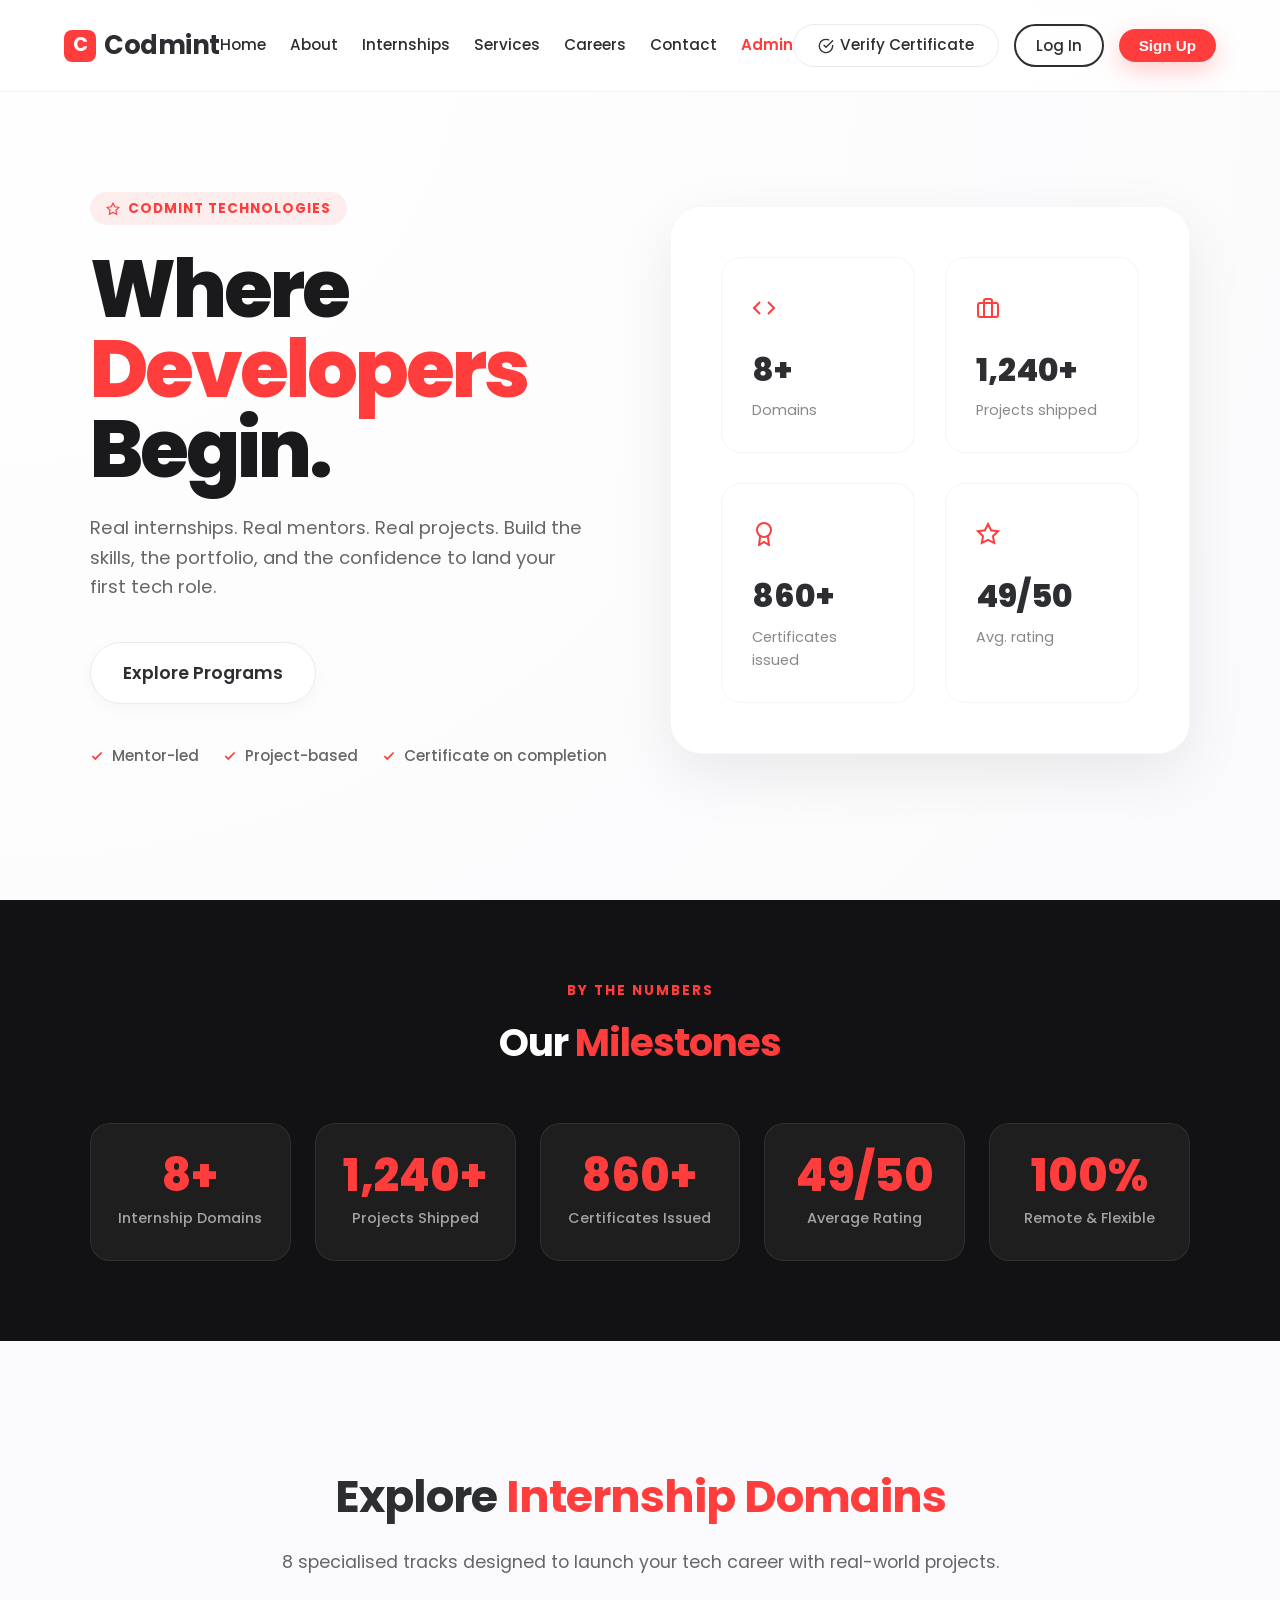
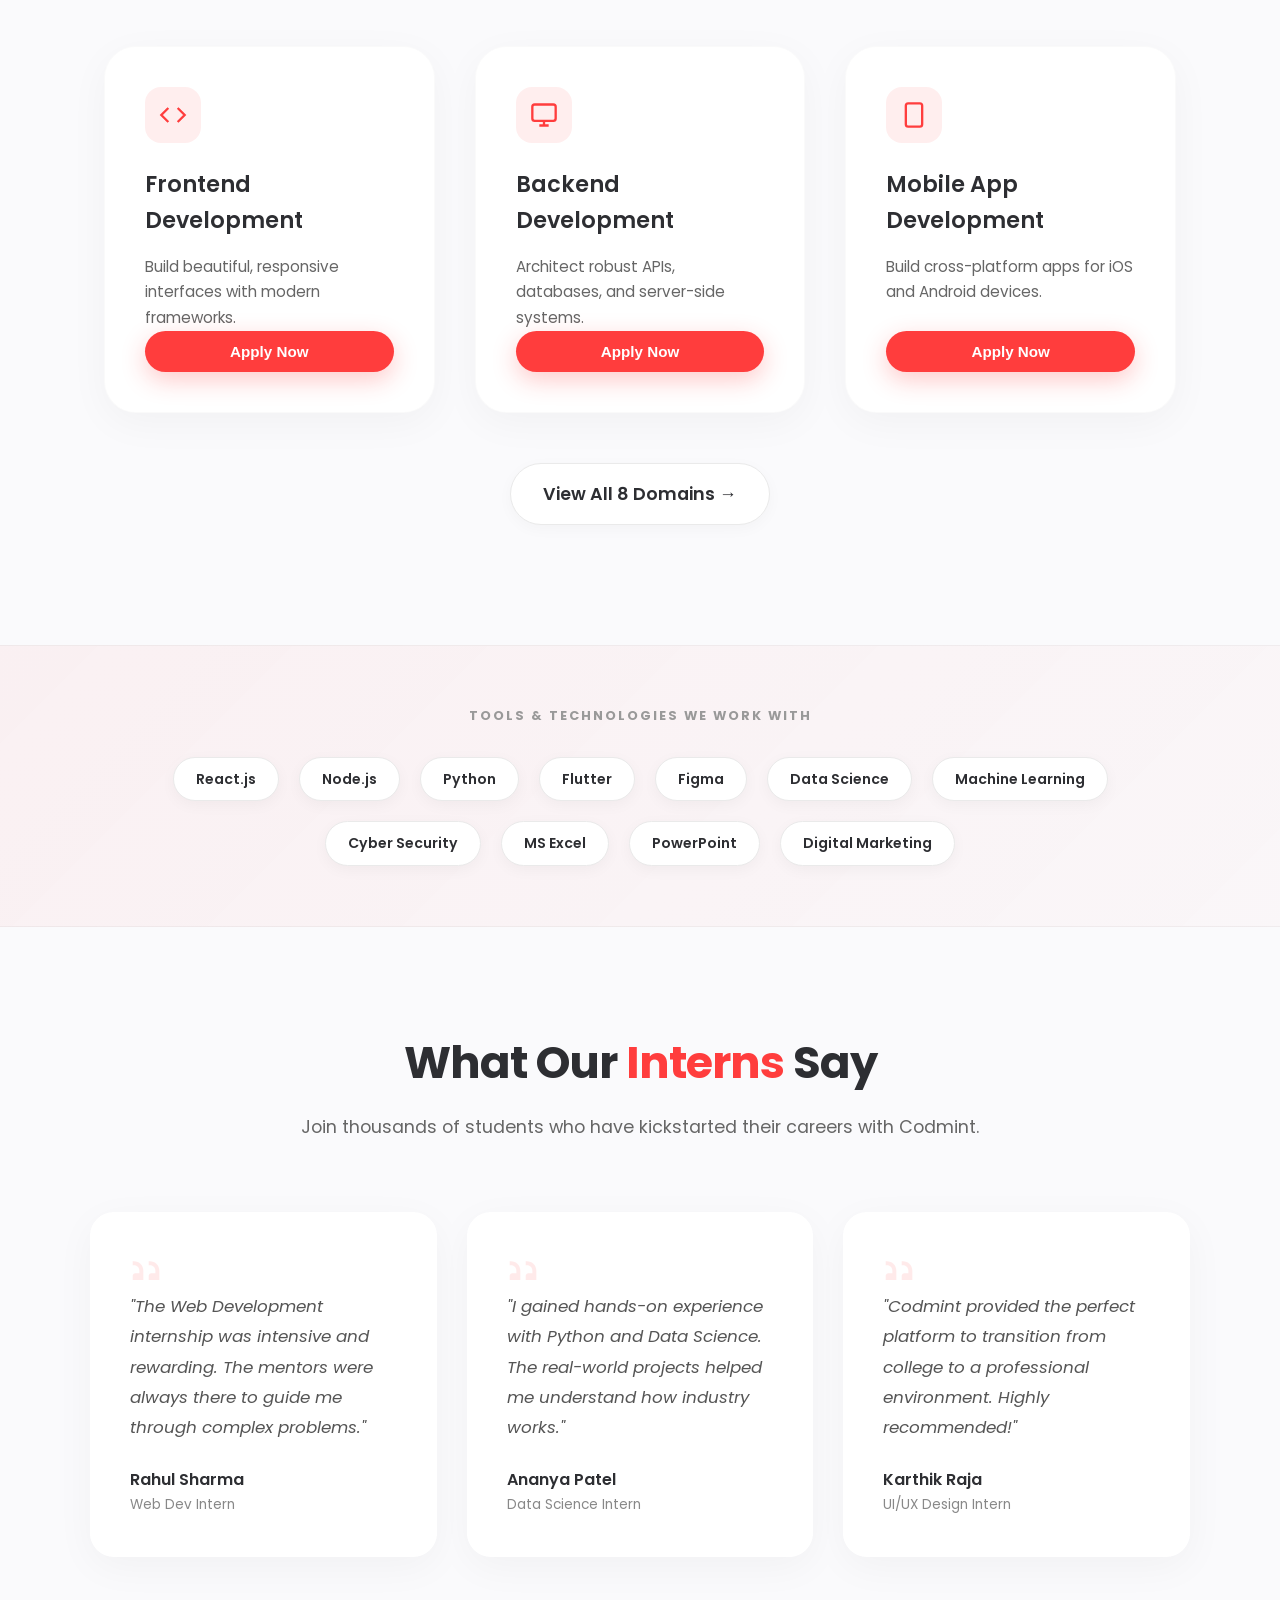
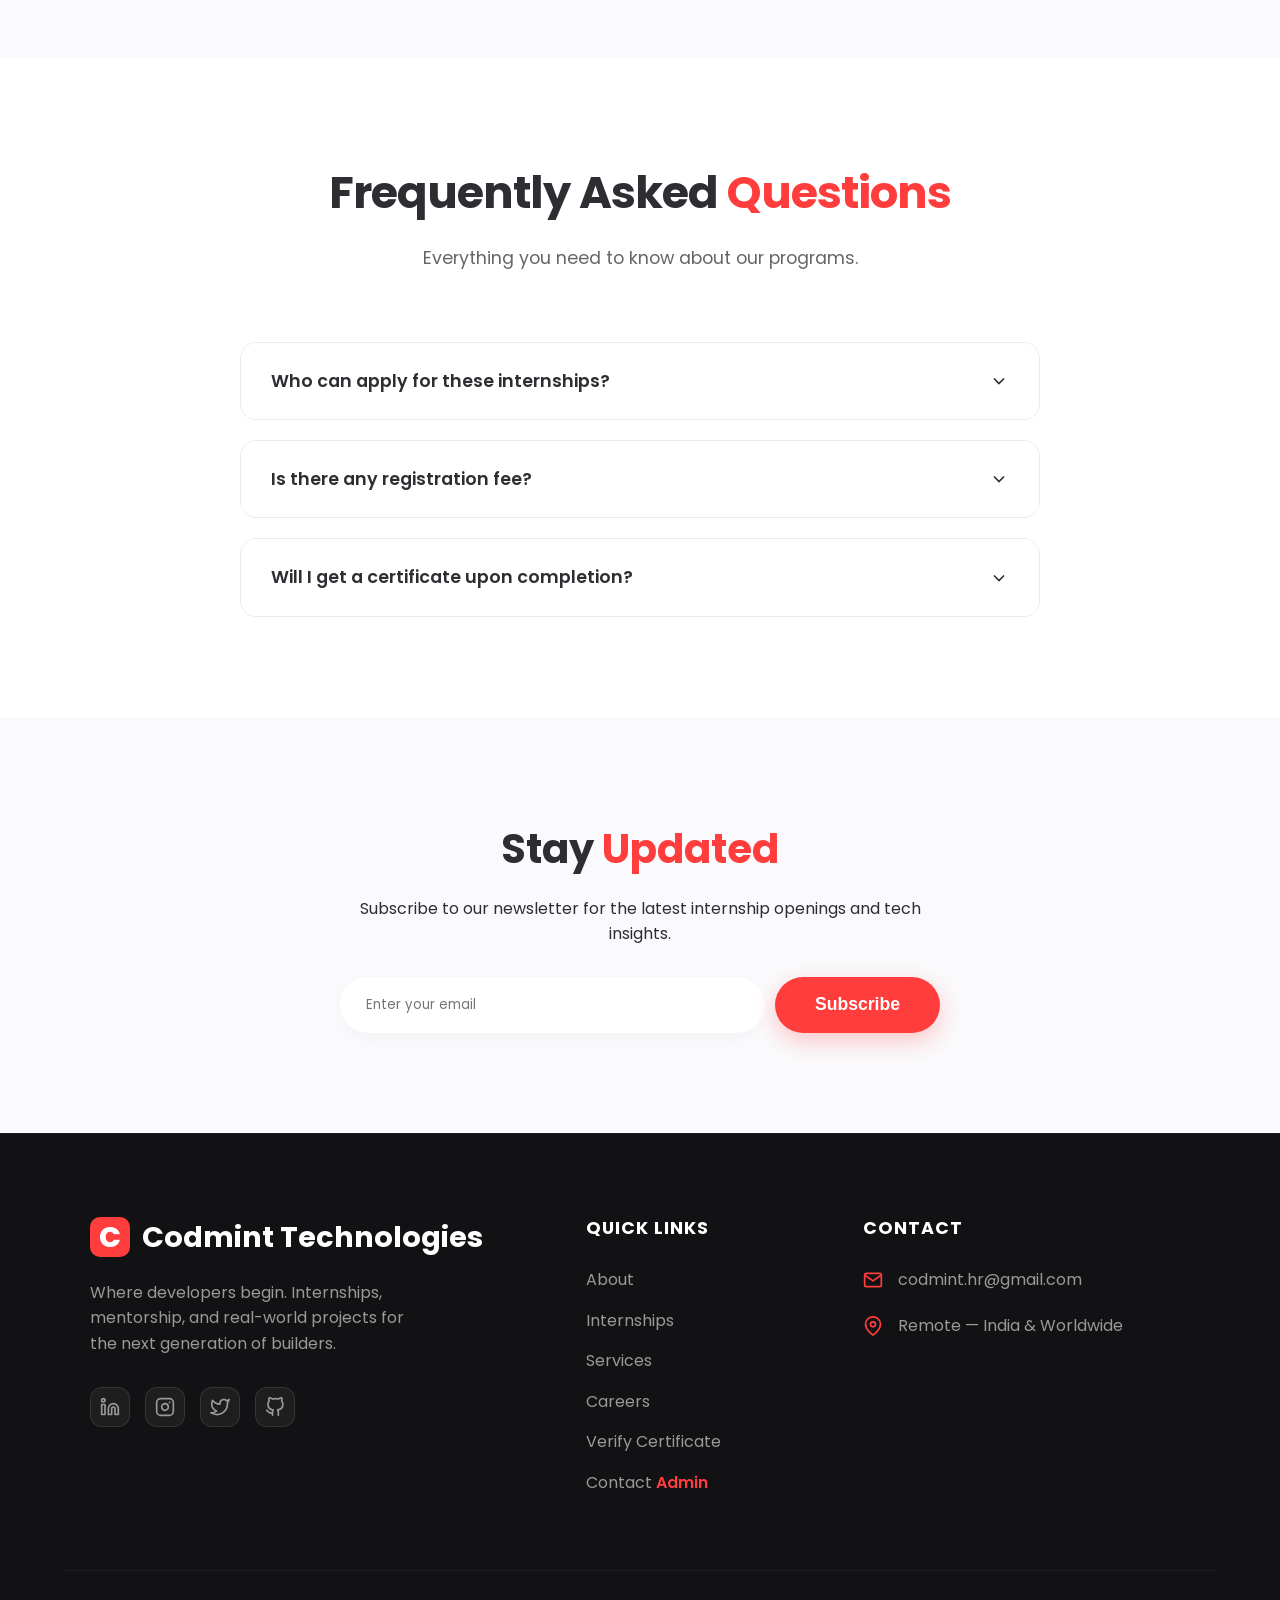
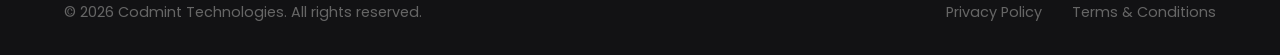
==== commit 36b11f4e: "Remove theme toggle sun/moon button from all pages" ====
--- a/index.html
+++ b/index.html
@@ -37,10 +37,7 @@
         </nav>
         <div class="header-actions" style="display: flex; align-items: center; gap: 15px;">
 
-            <button id="theme-toggle" class="theme-toggle-btn" aria-label="Toggle Theme" style="background: none; border: none; cursor: pointer; color: var(--dark-grey); display: flex; align-items: center; justify-content: center; width: 40px; height: 40px; border-radius: 50%; border: 1px solid #EAEAEA; transition: var(--transition-smooth); margin-right: 5px;">
-                <svg id="theme-toggle-sun" width="20" height="20" viewBox="0 0 24 24" fill="none" stroke="currentColor" stroke-width="2" stroke-linecap="round" stroke-linejoin="round" style="display: none;"><circle cx="12" cy="12" r="5"></circle><line x1="12" y1="1" x2="12" y2="3"></line><line x1="12" y1="21" x2="12" y2="23"></line><line x1="4.22" y1="4.22" x2="5.64" y2="5.64"></line><line x1="18.36" y1="18.36" x2="19.78" y2="19.78"></line><line x1="1" y1="12" x2="3" y2="12"></line><line x1="21" y1="12" x2="23" y2="12"></line><line x1="4.22" y1="19.78" x2="5.64" y2="18.36"></line><line x1="18.36" y1="5.64" x2="19.78" y2="4.22"></line></svg>
-                <svg id="theme-toggle-moon" width="20" height="20" viewBox="0 0 24 24" fill="none" stroke="currentColor" stroke-width="2" stroke-linecap="round" stroke-linejoin="round"><path d="M21 12.79A9 9 0 1 1 11.21 3 7 7 0 0 0 21 12.79z"></path></svg>
-            </button>
+
             <a class='nav-btn verify-btn' href='/verify' style='display: flex; align-items: center; gap: 6px; border: 1px solid #EAEAEA; background: var(--white); text-decoration: none;'>
                 <svg width="16" height="16" viewBox="0 0 24 24" fill="none" stroke="currentColor" stroke-width="2"
                     stroke-linecap="round" stroke-linejoin="round">
